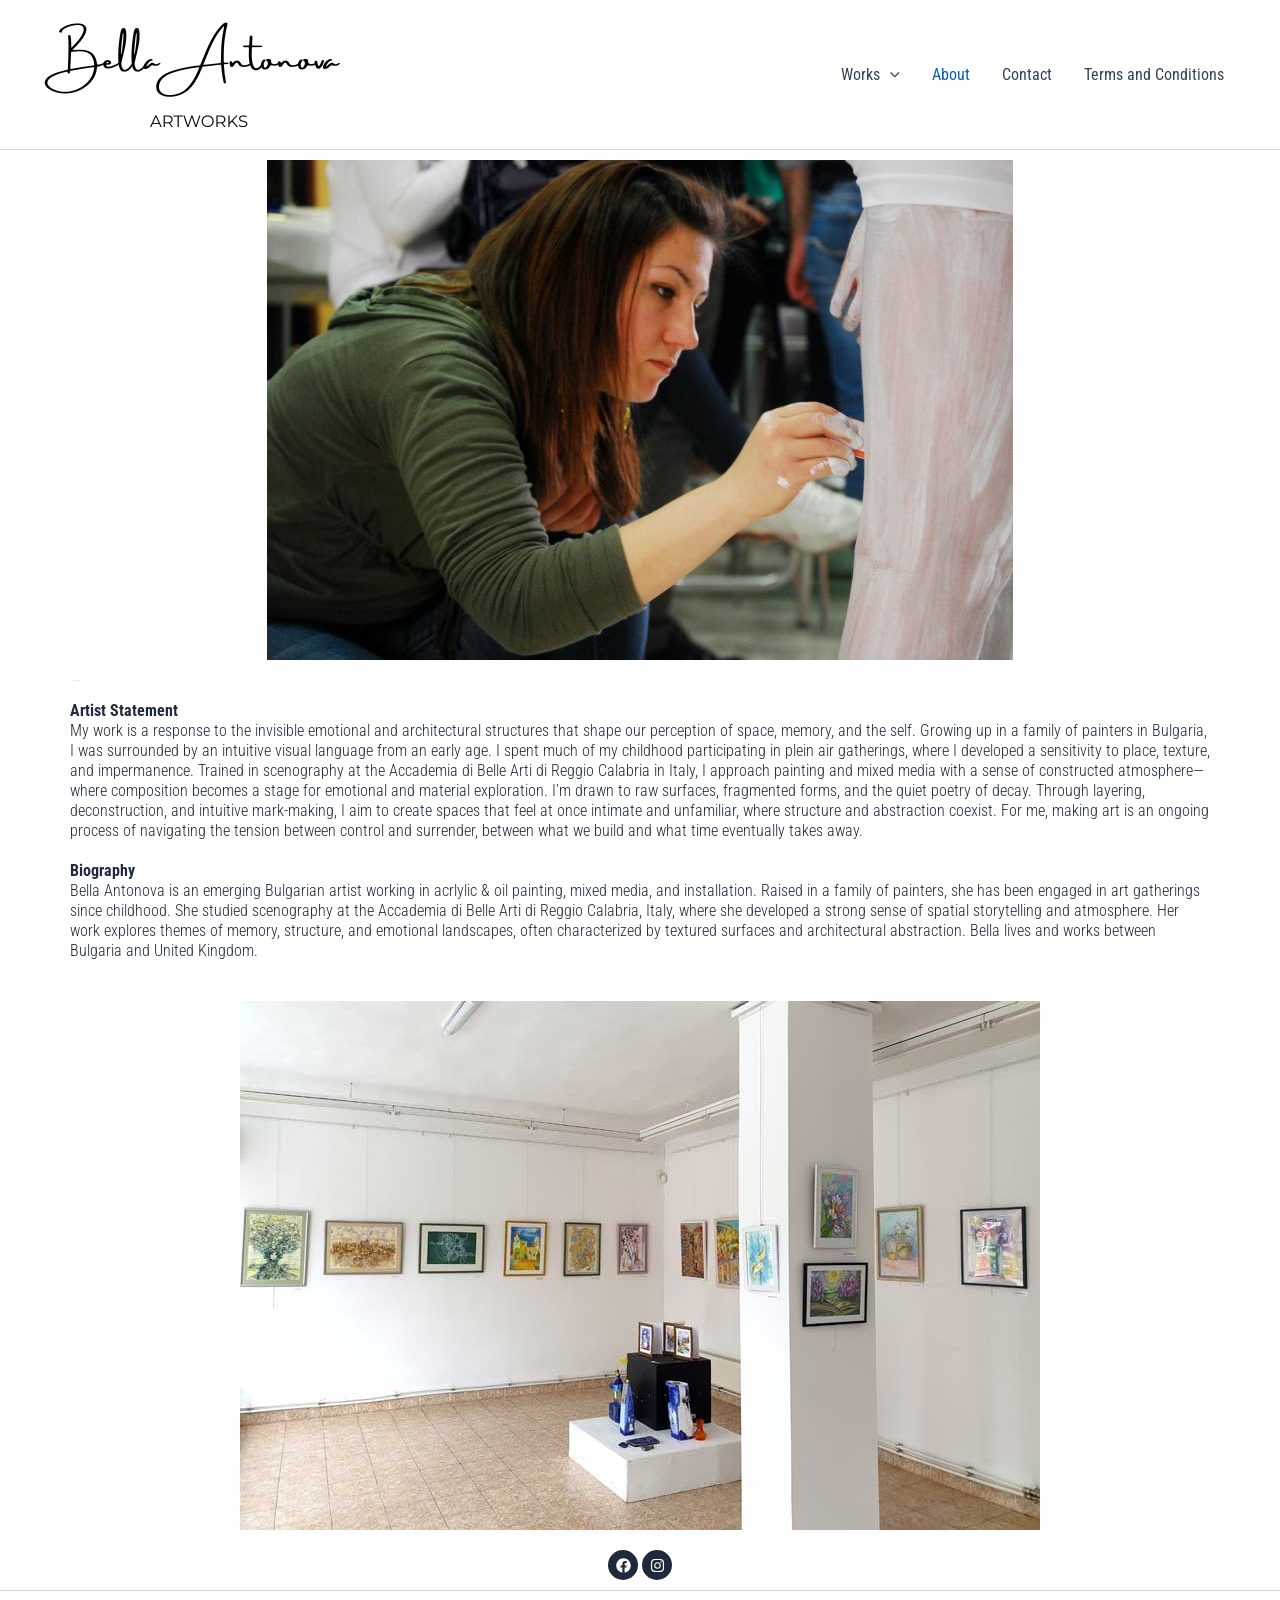
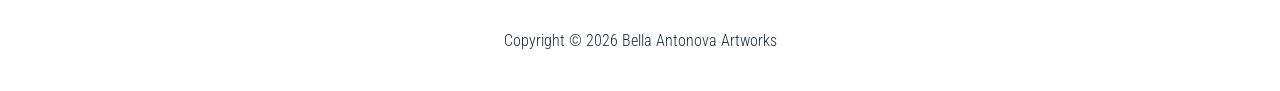
==== about/index.html @ b615f51c "w" ====
<!DOCTYPE html>
<html lang="en-GB">
<head><meta charset="UTF-8">

<meta name="viewport" content="width=device-width, initial-scale=1">
	<link rel="profile" href="https://gmpg.org/xfn/11"> 
	<title>About</title>
<meta name="robots" content="max-image-preview:large">
<link rel="dns-prefetch" href="//fonts.googleapis.com">
<link rel="alternate" type="application/rss+xml" title=" » Feed" href="/feed/">
<link rel="alternate" type="application/rss+xml" title=" » Comments Feed" href="/comments/feed/">
<link rel="alternate" title="oEmbed (JSON)" type="application/json+oembed" href="/wp-json/oembed/1.0/embed?url=%2Fabout%2F">
<link rel="alternate" title="oEmbed (XML)" type="text/xml+oembed" href="/wp-json/oembed/1.0/embed?url=%2Fabout%2F&amp;format=xml">
<style id="wp-img-auto-sizes-contain-inline-css">
img:is([sizes=auto i],[sizes^="auto," i]){contain-intrinsic-size:3000px 1500px}
/*# sourceURL=wp-img-auto-sizes-contain-inline-css */
</style>
<link rel="stylesheet" id="astra-theme-css-css" href="/wp-content/themes/astra/assets/css/minified/main.min.css?ver=4.12.3" media="all">
<style id="astra-theme-css-inline-css">
:root{--ast-post-nav-space:0;--ast-container-default-xlg-padding:2.5em;--ast-container-default-lg-padding:2.5em;--ast-container-default-slg-padding:2em;--ast-container-default-md-padding:2.5em;--ast-container-default-sm-padding:2.5em;--ast-container-default-xs-padding:2.4em;--ast-container-default-xxs-padding:1.8em;--ast-code-block-background:#ECEFF3;--ast-comment-inputs-background:#F9FAFB;--ast-normal-container-width:1200px;--ast-narrow-container-width:750px;--ast-blog-title-font-weight:600;--ast-blog-meta-weight:600;--ast-global-color-primary:var(--ast-global-color-4);--ast-global-color-secondary:var(--ast-global-color-5);--ast-global-color-alternate-background:var(--ast-global-color-6);--ast-global-color-subtle-background:var(--ast-global-color-7);--ast-bg-style-guide:var( --ast-global-color-secondary,--ast-global-color-5 );--ast-shadow-style-guide:0px 0px 4px 0 #00000057;--ast-global-dark-bg-style:#fff;--ast-global-dark-lfs:#fbfbfb;--ast-widget-bg-color:#fafafa;--ast-wc-container-head-bg-color:#fbfbfb;--ast-title-layout-bg:#eeeeee;--ast-search-border-color:#e7e7e7;--ast-lifter-hover-bg:#e6e6e6;--ast-gallery-block-color:#000;--srfm-color-input-label:var(--ast-global-color-2);}html{font-size:100%;}a{color:var(--ast-global-color-0);}a:hover,a:focus{color:var(--ast-global-color-1);}body,button,input,select,textarea,.ast-button,.ast-custom-button{font-family:'Roboto Condensed',sans-serif;font-weight:400;font-size:16px;font-size:1rem;line-height:var(--ast-body-line-height,1.65);}blockquote{color:var(--ast-global-color-3);}h1,h2,h3,h4,h5,h6,.entry-content :where(h1,h2,h3,h4,h5,h6),.site-title,.site-title a{font-family:'Roboto Condensed',sans-serif;font-weight:400;}.ast-site-identity .site-title a{color:var(--ast-global-color-2);}.site-title{font-size:26px;font-size:1.625rem;display:block;}.site-header .site-description{font-size:15px;font-size:0.9375rem;display:none;}.entry-title{font-size:20px;font-size:1.25rem;}.ast-blog-single-element.ast-taxonomy-container a{font-size:14px;font-size:0.875rem;}.ast-blog-meta-container{font-size:13px;font-size:0.8125rem;}.archive .ast-article-post .ast-article-inner,.blog .ast-article-post .ast-article-inner,.archive .ast-article-post .ast-article-inner:hover,.blog .ast-article-post .ast-article-inner:hover{border-top-left-radius:6px;border-top-right-radius:6px;border-bottom-right-radius:6px;border-bottom-left-radius:6px;overflow:hidden;}h1,.entry-content :where(h1){font-size:36px;font-size:2.25rem;font-weight:400;font-family:'Roboto Condensed',sans-serif;line-height:1.4em;}h2,.entry-content :where(h2){font-size:30px;font-size:1.875rem;font-weight:300;font-family:'Roboto Condensed',sans-serif;line-height:1.3em;}h3,.entry-content :where(h3){font-size:24px;font-size:1.5rem;font-weight:300;font-family:'Roboto Condensed',sans-serif;line-height:1.3em;}h4,.entry-content :where(h4){font-size:20px;font-size:1.25rem;line-height:1.2em;font-weight:400;font-family:'Roboto Condensed',sans-serif;}h5,.entry-content :where(h5){font-size:18px;font-size:1.125rem;line-height:1.2em;font-weight:400;font-family:'Roboto Condensed',sans-serif;}h6,.entry-content :where(h6){font-size:16px;font-size:1rem;line-height:1.25em;font-weight:300;font-family:'Roboto Condensed',sans-serif;}::selection{background-color:var(--ast-global-color-0);color:#ffffff;}body,h1,h2,h3,h4,h5,h6,.entry-title a,.entry-content :where(h1,h2,h3,h4,h5,h6){color:var(--ast-global-color-3);}.tagcloud a:hover,.tagcloud a:focus,.tagcloud a.current-item{color:#ffffff;border-color:var(--ast-global-color-0);background-color:var(--ast-global-color-0);}input:focus,input[type="text"]:focus,input[type="email"]:focus,input[type="url"]:focus,input[type="password"]:focus,input[type="reset"]:focus,input[type="search"]:focus,textarea:focus{border-color:var(--ast-global-color-0);}input[type="radio"]:checked,input[type=reset],input[type="checkbox"]:checked,input[type="checkbox"]:hover:checked,input[type="checkbox"]:focus:checked,input[type=range]::-webkit-slider-thumb{border-color:var(--ast-global-color-0);background-color:var(--ast-global-color-0);box-shadow:none;}.site-footer a:hover + .post-count,.site-footer a:focus + .post-count{background:var(--ast-global-color-0);border-color:var(--ast-global-color-0);}.single .nav-links .nav-previous,.single .nav-links .nav-next{color:var(--ast-global-color-0);}.entry-meta,.entry-meta *{line-height:1.45;color:var(--ast-global-color-0);font-weight:600;}.entry-meta a:not(.ast-button):hover,.entry-meta a:not(.ast-button):hover *,.entry-meta a:not(.ast-button):focus,.entry-meta a:not(.ast-button):focus *,.page-links > .page-link,.page-links .page-link:hover,.post-navigation a:hover{color:var(--ast-global-color-1);}#cat option,.secondary .calendar_wrap thead a,.secondary .calendar_wrap thead a:visited{color:var(--ast-global-color-0);}.secondary .calendar_wrap #today,.ast-progress-val span{background:var(--ast-global-color-0);}.secondary a:hover + .post-count,.secondary a:focus + .post-count{background:var(--ast-global-color-0);border-color:var(--ast-global-color-0);}.calendar_wrap #today > a{color:#ffffff;}.page-links .page-link,.single .post-navigation a{color:var(--ast-global-color-3);}.ast-search-menu-icon .search-form button.search-submit{padding:0 4px;}.ast-search-menu-icon form.search-form{padding-right:0;}.ast-header-search .ast-search-menu-icon.ast-dropdown-active .search-form,.ast-header-search .ast-search-menu-icon.ast-dropdown-active .search-field:focus{transition:all 0.2s;}.search-form input.search-field:focus{outline:none;}.ast-mobile-header-content .ast-builder-layout-element:not(.ast-builder-menu):not(.ast-header-divider-element),.ast-mobile-popup-content .ast-builder-layout-element:not(.ast-builder-menu):not(.ast-header-divider-element){padding:15px 20px;}.ast-search-menu-icon .search-form button.search-submit:focus,.ast-theme-transparent-header .ast-header-search .ast-dropdown-active .ast-icon,.ast-theme-transparent-header .ast-inline-search .search-field:focus .ast-icon{color:var(--ast-global-color-1);}.ast-desktop .ast-header-search .slide-search .search-form{border:2px solid var(--ast-global-color-0);}.ast-header-search .slide-search .search-field{background-color:(--ast-global-dark-bg-style);}.ast-archive-title{color:var(--ast-global-color-2);}.widget-title{font-size:22px;font-size:1.375rem;color:var(--ast-global-color-2);}.ast-single-post .entry-content a,.ast-comment-content a:not(.ast-comment-edit-reply-wrap a){text-decoration:underline;}.ast-single-post .elementor-widget-button .elementor-button,.ast-single-post .entry-content .uagb-tab a,.ast-single-post .entry-content .uagb-ifb-cta a,.ast-single-post .entry-content .uabb-module-content a,.ast-single-post .entry-content .uagb-post-grid a,.ast-single-post .entry-content .uagb-timeline a,.ast-single-post .entry-content .uagb-toc__wrap a,.ast-single-post .entry-content .uagb-taxomony-box a,.entry-content .wp-block-latest-posts > li > a,.ast-single-post .entry-content .wp-block-file__button,a.ast-post-filter-single,.ast-single-post .ast-comment-content .comment-reply-link,.ast-single-post .ast-comment-content .comment-edit-link{text-decoration:none;}.ast-search-menu-icon.slide-search a:focus-visible:focus-visible,.astra-search-icon:focus-visible,#close:focus-visible,a:focus-visible,.ast-menu-toggle:focus-visible,.site .skip-link:focus-visible,.wp-block-loginout input:focus-visible,.wp-block-search.wp-block-search__button-inside .wp-block-search__inside-wrapper,.ast-header-navigation-arrow:focus-visible,.ast-orders-table__row .ast-orders-table__cell:focus-visible,a#ast-apply-coupon:focus-visible,#ast-apply-coupon:focus-visible,#close:focus-visible,.button.search-submit:focus-visible,#search_submit:focus,.normal-search:focus-visible,.ast-header-account-wrap:focus-visible,.astra-cart-drawer-close:focus,.ast-single-variation:focus,.ast-button:focus,.ast-builder-button-wrap:has(.ast-custom-button-link:focus),.ast-builder-button-wrap .ast-custom-button-link:focus{outline-style:dotted;outline-color:inherit;outline-width:thin;}input:focus,input[type="text"]:focus,input[type="email"]:focus,input[type="url"]:focus,input[type="password"]:focus,input[type="reset"]:focus,input[type="search"]:focus,input[type="number"]:focus,textarea:focus,.wp-block-search__input:focus,[data-section="section-header-mobile-trigger"] .ast-button-wrap .ast-mobile-menu-trigger-minimal:focus,.ast-mobile-popup-drawer.active .menu-toggle-close:focus,#ast-scroll-top:focus,#coupon_code:focus,#ast-coupon-code:focus{border-style:dotted;border-color:inherit;border-width:thin;}input{outline:none;}.ast-logo-title-inline .site-logo-img{padding-right:1em;}.site-logo-img img{ transition:all 0.2s linear;}body .ast-oembed-container *{position:absolute;top:0;width:100%;height:100%;left:0;}body .wp-block-embed-pocket-casts .ast-oembed-container *{position:unset;}.ast-single-post-featured-section + article {margin-top: 2em;}.site-content .ast-single-post-featured-section img {width: 100%;overflow: hidden;object-fit: cover;}.ast-separate-container .site-content .ast-single-post-featured-section + article {margin-top: -80px;z-index: 9;position: relative;border-radius: 4px;}@media (min-width: 922px) {.ast-no-sidebar .site-content .ast-article-image-container--wide {margin-left: -120px;margin-right: -120px;max-width: unset;width: unset;}.ast-left-sidebar .site-content .ast-article-image-container--wide,.ast-right-sidebar .site-content .ast-article-image-container--wide {margin-left: -10px;margin-right: -10px;}.site-content .ast-article-image-container--full {margin-left: calc( -50vw + 50%);margin-right: calc( -50vw + 50%);max-width: 100vw;width: 100vw;}.ast-left-sidebar .site-content .ast-article-image-container--full,.ast-right-sidebar .site-content .ast-article-image-container--full {margin-left: -10px;margin-right: -10px;max-width: inherit;width: auto;}}.site > .ast-single-related-posts-container {margin-top: 0;}@media (min-width: 922px) {.ast-desktop .ast-container--narrow {max-width: var(--ast-narrow-container-width);margin: 0 auto;}}.ast-page-builder-template .hentry {margin: 0;}.ast-page-builder-template .site-content > .ast-container {max-width: 100%;padding: 0;}.ast-page-builder-template .site .site-content #primary {padding: 0;margin: 0;}.ast-page-builder-template .no-results {text-align: center;margin: 4em auto;}.ast-page-builder-template .ast-pagination {padding: 2em;}.ast-page-builder-template .entry-header.ast-no-title.ast-no-thumbnail {margin-top: 0;}.ast-page-builder-template .entry-header.ast-header-without-markup {margin-top: 0;margin-bottom: 0;}.ast-page-builder-template .entry-header.ast-no-title.ast-no-meta {margin-bottom: 0;}.ast-page-builder-template.single .post-navigation {padding-bottom: 2em;}.ast-page-builder-template.single-post .site-content > .ast-container {max-width: 100%;}.ast-page-builder-template .entry-header {margin-top: 2em;margin-left: auto;margin-right: auto;}.ast-page-builder-template .ast-archive-description {margin: 2em auto 0;padding-left: 20px;padding-right: 20px;}.ast-page-builder-template .ast-row {margin-left: 0;margin-right: 0;}.single.ast-page-builder-template .entry-header + .entry-content,.single.ast-page-builder-template .ast-single-entry-banner + .site-content article .entry-content {margin-bottom: 2em;}@media(min-width: 921px) {.ast-page-builder-template.archive.ast-right-sidebar .ast-row article,.ast-page-builder-template.archive.ast-left-sidebar .ast-row article {padding-left: 0;padding-right: 0;}}input[type="text"],input[type="number"],input[type="email"],input[type="url"],input[type="password"],input[type="search"],input[type=reset],input[type=tel],input[type=date],select,textarea{font-size:16px;font-style:normal;font-weight:400;line-height:24px;width:100%;padding:12px 16px;border-radius:4px;box-shadow:0px 1px 2px 0px rgba(0,0,0,0.05);color:var(--ast-form-input-text,#475569);}input[type="text"],input[type="number"],input[type="email"],input[type="url"],input[type="password"],input[type="search"],input[type=reset],input[type=tel],input[type=date],select{height:40px;}input[type="date"]{border-width:1px;border-style:solid;border-color:var(--ast-border-color);background:var( --ast-global-color-secondary,--ast-global-color-5 );}input[type="text"]:focus,input[type="number"]:focus,input[type="email"]:focus,input[type="url"]:focus,input[type="password"]:focus,input[type="search"]:focus,input[type=reset]:focus,input[type="tel"]:focus,input[type="date"]:focus,select:focus,textarea:focus{border-color:#046BD2;box-shadow:none;outline:none;color:var(--ast-form-input-focus-text,#475569);}label,legend{color:var(--ast-global-color-2,#111827 );font-size:14px;font-style:normal;font-weight:500;line-height:20px;}select{padding:6px 10px;}fieldset{padding:30px;border-radius:4px;}button,.ast-button,.button,input[type="button"],input[type="reset"],input[type="submit"],a:where(.wp-block-button__link){border-radius:4px;box-shadow:0px 1px 2px 0px rgba(0,0,0,0.05);}:root{--ast-comment-inputs-background:#FFF;}::placeholder{color:var(--ast-form-field-color,#9CA3AF);}::-ms-input-placeholder{color:var(--ast-form-field-color,#9CA3AF);}@media (max-width:921.9px){#ast-desktop-header{display:none;}}@media (min-width:922px){#ast-mobile-header{display:none;}}.wp-block-buttons.aligncenter{justify-content:center;}@media (max-width:921px){.ast-theme-transparent-header #primary,.ast-theme-transparent-header #secondary{padding:0;}}@media (max-width:921px){.ast-plain-container.ast-no-sidebar #primary{padding:0;}}.ast-plain-container.ast-no-sidebar #primary{margin-top:0;margin-bottom:0;}.wp-block-button.is-style-outline .wp-block-button__link{border-color:var(--ast-global-color-0);}div.wp-block-button.is-style-outline > .wp-block-button__link:not(.has-text-color),div.wp-block-button.wp-block-button__link.is-style-outline:not(.has-text-color){color:var(--ast-global-color-0);}.wp-block-button.is-style-outline .wp-block-button__link:hover,.wp-block-buttons .wp-block-button.is-style-outline .wp-block-button__link:focus,.wp-block-buttons .wp-block-button.is-style-outline > .wp-block-button__link:not(.has-text-color):hover,.wp-block-buttons .wp-block-button.wp-block-button__link.is-style-outline:not(.has-text-color):hover{color:#ffffff;background-color:var(--ast-global-color-1);border-color:var(--ast-global-color-1);}.post-page-numbers.current .page-link,.ast-pagination .page-numbers.current{color:#ffffff;border-color:var(--ast-global-color-0);background-color:var(--ast-global-color-0);}.wp-block-buttons .wp-block-button.is-style-outline .wp-block-button__link.wp-element-button,.ast-outline-button,.wp-block-uagb-buttons-child .uagb-buttons-repeater.ast-outline-button{border-color:var(--ast-global-color-0);border-top-width:2px;border-right-width:2px;border-bottom-width:2px;border-left-width:2px;font-family:inherit;font-weight:500;font-size:16px;font-size:1rem;line-height:1em;padding-top:13px;padding-right:30px;padding-bottom:13px;padding-left:30px;}.wp-block-buttons .wp-block-button.is-style-outline > .wp-block-button__link:not(.has-text-color),.wp-block-buttons .wp-block-button.wp-block-button__link.is-style-outline:not(.has-text-color),.ast-outline-button{color:var(--ast-global-color-0);}.wp-block-button.is-style-outline .wp-block-button__link:hover,.wp-block-buttons .wp-block-button.is-style-outline .wp-block-button__link:focus,.wp-block-buttons .wp-block-button.is-style-outline > .wp-block-button__link:not(.has-text-color):hover,.wp-block-buttons .wp-block-button.wp-block-button__link.is-style-outline:not(.has-text-color):hover,.ast-outline-button:hover,.ast-outline-button:focus,.wp-block-uagb-buttons-child .uagb-buttons-repeater.ast-outline-button:hover,.wp-block-uagb-buttons-child .uagb-buttons-repeater.ast-outline-button:focus{color:#ffffff;background-color:var(--ast-global-color-1);border-color:var(--ast-global-color-1);}.ast-single-post .entry-content a.ast-outline-button,.ast-single-post .entry-content .is-style-outline>.wp-block-button__link{text-decoration:none;}.wp-block-button .wp-block-button__link.wp-element-button.is-style-outline:not(.has-background),.wp-block-button.is-style-outline>.wp-block-button__link.wp-element-button:not(.has-background),.ast-outline-button{background-color:transparent;}.uagb-buttons-repeater.ast-outline-button{border-radius:9999px;}@media (max-width:921px){.wp-block-buttons .wp-block-button.is-style-outline .wp-block-button__link.wp-element-button,.ast-outline-button,.wp-block-uagb-buttons-child .uagb-buttons-repeater.ast-outline-button{padding-top:12px;padding-right:28px;padding-bottom:12px;padding-left:28px;}}@media (max-width:544px){.wp-block-buttons .wp-block-button.is-style-outline .wp-block-button__link.wp-element-button,.ast-outline-button,.wp-block-uagb-buttons-child .uagb-buttons-repeater.ast-outline-button{padding-top:10px;padding-right:24px;padding-bottom:10px;padding-left:24px;}}.entry-content[data-ast-blocks-layout] > figure{margin-bottom:1em;}h1.widget-title{font-weight:400;}h2.widget-title{font-weight:300;}h3.widget-title{font-weight:300;}#page{display:flex;flex-direction:column;min-height:100vh;}.ast-404-layout-1 h1.page-title{color:var(--ast-global-color-2);}.single .post-navigation a{line-height:1em;height:inherit;}.error-404 .page-sub-title{font-size:1.5rem;font-weight:inherit;}.search .site-content .content-area .search-form{margin-bottom:0;}#page .site-content{flex-grow:1;}.widget{margin-bottom:1.25em;}#secondary li{line-height:1.5em;}#secondary .wp-block-group h2{margin-bottom:0.7em;}#secondary h2{font-size:1.7rem;}.ast-separate-container .ast-article-post,.ast-separate-container .ast-article-single,.ast-separate-container .comment-respond{padding:3em;}.ast-separate-container .ast-article-single .ast-article-single{padding:0;}.ast-article-single .wp-block-post-template-is-layout-grid{padding-left:0;}.ast-separate-container .comments-title,.ast-narrow-container .comments-title{padding:1.5em 2em;}.ast-page-builder-template .comment-form-textarea,.ast-comment-formwrap .ast-grid-common-col{padding:0;}.ast-comment-formwrap{padding:0;display:inline-flex;column-gap:20px;width:100%;margin-left:0;margin-right:0;}.comments-area textarea#comment:focus,.comments-area textarea#comment:active,.comments-area .ast-comment-formwrap input[type="text"]:focus,.comments-area .ast-comment-formwrap input[type="text"]:active {box-shadow:none;outline:none;}.archive.ast-page-builder-template .entry-header{margin-top:2em;}.ast-page-builder-template .ast-comment-formwrap{width:100%;}.entry-title{margin-bottom:0.6em;}.ast-archive-description p{font-size:inherit;font-weight:inherit;line-height:inherit;}.ast-separate-container .ast-comment-list li.depth-1,.hentry{margin-bottom:1.5em;}.site-content section.ast-archive-description{margin-bottom:2em;}@media (min-width:921px){.ast-left-sidebar.ast-page-builder-template #secondary,.archive.ast-right-sidebar.ast-page-builder-template .site-main{padding-left:20px;padding-right:20px;}}@media (max-width:544px){.ast-comment-formwrap.ast-row{column-gap:10px;display:inline-block;}#ast-commentform .ast-grid-common-col{position:relative;width:100%;}}@media (min-width:1201px){.ast-separate-container .ast-article-post,.ast-separate-container .ast-article-single,.ast-separate-container .ast-author-box,.ast-separate-container .ast-404-layout-1,.ast-separate-container .no-results{padding:3em;}}@media (max-width:921px){.ast-left-sidebar #content > .ast-container{display:flex;flex-direction:column-reverse;width:100%;}}@media (min-width:922px){.ast-separate-container.ast-right-sidebar #primary,.ast-separate-container.ast-left-sidebar #primary{border:0;}.search-no-results.ast-separate-container #primary{margin-bottom:4em;}}.wp-block-button .wp-block-button__link{color:#ffffff;}.wp-block-button .wp-block-button__link:hover,.wp-block-button .wp-block-button__link:focus{color:#ffffff;background-color:var(--ast-global-color-1);border-color:var(--ast-global-color-1);}.elementor-widget-heading h1.elementor-heading-title{line-height:1.4em;}.elementor-widget-heading h2.elementor-heading-title{line-height:1.3em;}.elementor-widget-heading h3.elementor-heading-title{line-height:1.3em;}.elementor-widget-heading h4.elementor-heading-title{line-height:1.2em;}.elementor-widget-heading h5.elementor-heading-title{line-height:1.2em;}.elementor-widget-heading h6.elementor-heading-title{line-height:1.25em;}.wp-block-button .wp-block-button__link,.wp-block-search .wp-block-search__button,body .wp-block-file .wp-block-file__button{border-color:var(--ast-global-color-0);background-color:var(--ast-global-color-0);color:#ffffff;font-family:inherit;font-weight:500;line-height:1em;font-size:16px;font-size:1rem;padding-top:15px;padding-right:30px;padding-bottom:15px;padding-left:30px;}.ast-single-post .entry-content .wp-block-button .wp-block-button__link,.ast-single-post .entry-content .wp-block-search .wp-block-search__button,body .entry-content .wp-block-file .wp-block-file__button{text-decoration:none;}@media (max-width:921px){.wp-block-button .wp-block-button__link,.wp-block-search .wp-block-search__button,body .wp-block-file .wp-block-file__button{padding-top:14px;padding-right:28px;padding-bottom:14px;padding-left:28px;}}@media (max-width:544px){.wp-block-button .wp-block-button__link,.wp-block-search .wp-block-search__button,body .wp-block-file .wp-block-file__button{padding-top:12px;padding-right:24px;padding-bottom:12px;padding-left:24px;}}.menu-toggle,button,.ast-button,.ast-custom-button,.button,input#submit,input[type="button"],input[type="submit"],input[type="reset"],#comments .submit,.search .search-submit,form[CLASS*="wp-block-search__"].wp-block-search .wp-block-search__inside-wrapper .wp-block-search__button,body .wp-block-file .wp-block-file__button,.search .search-submit{border-style:solid;border-top-width:0;border-right-width:0;border-left-width:0;border-bottom-width:0;color:#ffffff;border-color:var(--ast-global-color-0);background-color:var(--ast-global-color-0);padding-top:15px;padding-right:30px;padding-bottom:15px;padding-left:30px;font-family:inherit;font-weight:500;font-size:16px;font-size:1rem;line-height:1em;}button:focus,.menu-toggle:hover,button:hover,.ast-button:hover,.ast-custom-button:hover .button:hover,.ast-custom-button:hover ,input[type=reset]:hover,input[type=reset]:focus,input#submit:hover,input#submit:focus,input[type="button"]:hover,input[type="button"]:focus,input[type="submit"]:hover,input[type="submit"]:focus,form[CLASS*="wp-block-search__"].wp-block-search .wp-block-search__inside-wrapper .wp-block-search__button:hover,form[CLASS*="wp-block-search__"].wp-block-search .wp-block-search__inside-wrapper .wp-block-search__button:focus,body .wp-block-file .wp-block-file__button:hover,body .wp-block-file .wp-block-file__button:focus{color:#ffffff;background-color:var(--ast-global-color-1);border-color:var(--ast-global-color-1);}form[CLASS*="wp-block-search__"].wp-block-search .wp-block-search__inside-wrapper .wp-block-search__button.has-icon{padding-top:calc(15px - 3px);padding-right:calc(30px - 3px);padding-bottom:calc(15px - 3px);padding-left:calc(30px - 3px);}@media (max-width:921px){.menu-toggle,button,.ast-button,.ast-custom-button,.button,input#submit,input[type="button"],input[type="submit"],input[type="reset"],#comments .submit,.search .search-submit,form[CLASS*="wp-block-search__"].wp-block-search .wp-block-search__inside-wrapper .wp-block-search__button,body .wp-block-file .wp-block-file__button,.search .search-submit{padding-top:14px;padding-right:28px;padding-bottom:14px;padding-left:28px;}}@media (max-width:544px){.menu-toggle,button,.ast-button,.ast-custom-button,.button,input#submit,input[type="button"],input[type="submit"],input[type="reset"],#comments .submit,.search .search-submit,form[CLASS*="wp-block-search__"].wp-block-search .wp-block-search__inside-wrapper .wp-block-search__button,body .wp-block-file .wp-block-file__button,.search .search-submit{padding-top:12px;padding-right:24px;padding-bottom:12px;padding-left:24px;}}@media (max-width:921px){.ast-mobile-header-stack .main-header-bar .ast-search-menu-icon{display:inline-block;}.ast-header-break-point.ast-header-custom-item-outside .ast-mobile-header-stack .main-header-bar .ast-search-icon{margin:0;}.ast-comment-avatar-wrap img{max-width:2.5em;}.ast-comment-meta{padding:0 1.8888em 1.3333em;}}@media (min-width:544px){.ast-container{max-width:100%;}}@media (max-width:544px){.ast-separate-container .ast-article-post,.ast-separate-container .ast-article-single,.ast-separate-container .comments-title,.ast-separate-container .ast-archive-description{padding:1.5em 1em;}.ast-separate-container #content .ast-container{padding-left:0.54em;padding-right:0.54em;}.ast-separate-container .ast-comment-list .bypostauthor{padding:.5em;}.ast-search-menu-icon.ast-dropdown-active .search-field{width:170px;}} #ast-mobile-header .ast-site-header-cart-li a{pointer-events:none;}.ast-separate-container{background-color:var(--ast-global-color-5);}@media (max-width:921px){.site-title{display:block;}.site-header .site-description{display:none;}h1,.entry-content :where(h1){font-size:30px;font-size:1.875rem;}h2,.entry-content :where(h2){font-size:25px;font-size:1.5625rem;}h3,.entry-content :where(h3){font-size:20px;font-size:1.25rem;}}@media (max-width:544px){.site-title{display:block;}.site-header .site-description{display:none;}h1,.entry-content :where(h1){font-size:30px;font-size:1.875rem;}h2,.entry-content :where(h2){font-size:25px;font-size:1.5625rem;}h3,.entry-content :where(h3){font-size:20px;font-size:1.25rem;}}@media (max-width:921px){html{font-size:91.2%;}}@media (max-width:544px){html{font-size:91.2%;}}@media (min-width:922px){.ast-container{max-width:1240px;}}@media (min-width:922px){.site-content .ast-container{display:flex;}}@media (max-width:921px){.site-content .ast-container{flex-direction:column;}}.entry-content :where(h1,h2,h3,h4,h5,h6){clear:none;}@media (min-width:922px){.main-header-menu .sub-menu .menu-item.ast-left-align-sub-menu:hover > .sub-menu,.main-header-menu .sub-menu .menu-item.ast-left-align-sub-menu.focus > .sub-menu{margin-left:-0px;}}.entry-content li > p{margin-bottom:0;}.site .comments-area{padding-bottom:2em;margin-top:2em;}.wp-block-file {display: flex;align-items: center;flex-wrap: wrap;justify-content: space-between;}.wp-block-pullquote {border: none;}.wp-block-pullquote blockquote::before {content: "\201D";font-family: "Helvetica",sans-serif;display: flex;transform: rotate( 180deg );font-size: 6rem;font-style: normal;line-height: 1;font-weight: bold;align-items: center;justify-content: center;}.has-text-align-right > blockquote::before {justify-content: flex-start;}.has-text-align-left > blockquote::before {justify-content: flex-end;}figure.wp-block-pullquote.is-style-solid-color blockquote {max-width: 100%;text-align: inherit;}:root {--wp--custom--ast-default-block-top-padding: 3em;--wp--custom--ast-default-block-right-padding: 3em;--wp--custom--ast-default-block-bottom-padding: 3em;--wp--custom--ast-default-block-left-padding: 3em;--wp--custom--ast-container-width: 1200px;--wp--custom--ast-content-width-size: 1200px;--wp--custom--ast-wide-width-size: calc(1200px + var(--wp--custom--ast-default-block-left-padding) + var(--wp--custom--ast-default-block-right-padding));}.ast-narrow-container {--wp--custom--ast-content-width-size: 750px;--wp--custom--ast-wide-width-size: 750px;}@media(max-width: 921px) {:root {--wp--custom--ast-default-block-top-padding: 3em;--wp--custom--ast-default-block-right-padding: 2em;--wp--custom--ast-default-block-bottom-padding: 3em;--wp--custom--ast-default-block-left-padding: 2em;}}@media(max-width: 544px) {:root {--wp--custom--ast-default-block-top-padding: 3em;--wp--custom--ast-default-block-right-padding: 1.5em;--wp--custom--ast-default-block-bottom-padding: 3em;--wp--custom--ast-default-block-left-padding: 1.5em;}}.entry-content > .wp-block-group,.entry-content > .wp-block-cover,.entry-content > .wp-block-columns {padding-top: var(--wp--custom--ast-default-block-top-padding);padding-right: var(--wp--custom--ast-default-block-right-padding);padding-bottom: var(--wp--custom--ast-default-block-bottom-padding);padding-left: var(--wp--custom--ast-default-block-left-padding);}.ast-plain-container.ast-no-sidebar .entry-content > .alignfull,.ast-page-builder-template .ast-no-sidebar .entry-content > .alignfull {margin-left: calc( -50vw + 50%);margin-right: calc( -50vw + 50%);max-width: 100vw;width: 100vw;}.ast-plain-container.ast-no-sidebar .entry-content .alignfull .alignfull,.ast-page-builder-template.ast-no-sidebar .entry-content .alignfull .alignfull,.ast-plain-container.ast-no-sidebar .entry-content .alignfull .alignwide,.ast-page-builder-template.ast-no-sidebar .entry-content .alignfull .alignwide,.ast-plain-container.ast-no-sidebar .entry-content .alignwide .alignfull,.ast-page-builder-template.ast-no-sidebar .entry-content .alignwide .alignfull,.ast-plain-container.ast-no-sidebar .entry-content .alignwide .alignwide,.ast-page-builder-template.ast-no-sidebar .entry-content .alignwide .alignwide,.ast-plain-container.ast-no-sidebar .entry-content .wp-block-column .alignfull,.ast-page-builder-template.ast-no-sidebar .entry-content .wp-block-column .alignfull,.ast-plain-container.ast-no-sidebar .entry-content .wp-block-column .alignwide,.ast-page-builder-template.ast-no-sidebar .entry-content .wp-block-column .alignwide {margin-left: auto;margin-right: auto;width: 100%;}[data-ast-blocks-layout] .wp-block-separator:not(.is-style-dots) {height: 0;}[data-ast-blocks-layout] .wp-block-separator {margin: 20px auto;}[data-ast-blocks-layout] .wp-block-separator:not(.is-style-wide):not(.is-style-dots) {max-width: 100px;}[data-ast-blocks-layout] .wp-block-separator.has-background {padding: 0;}.entry-content[data-ast-blocks-layout] > * {max-width: var(--wp--custom--ast-content-width-size);margin-left: auto;margin-right: auto;}.entry-content[data-ast-blocks-layout] > .alignwide {max-width: var(--wp--custom--ast-wide-width-size);}.entry-content[data-ast-blocks-layout] .alignfull {max-width: none;}.entry-content .wp-block-columns {margin-bottom: 0;}blockquote {margin: 1.5em;border-color: rgba(0,0,0,0.05);}.wp-block-quote:not(.has-text-align-right):not(.has-text-align-center) {border-left: 5px solid rgba(0,0,0,0.05);}.has-text-align-right > blockquote,blockquote.has-text-align-right {border-right: 5px solid rgba(0,0,0,0.05);}.has-text-align-left > blockquote,blockquote.has-text-align-left {border-left: 5px solid rgba(0,0,0,0.05);}.wp-block-site-tagline,.wp-block-latest-posts .read-more {margin-top: 15px;}.wp-block-loginout p label {display: block;}.wp-block-loginout p:not(.login-remember):not(.login-submit) input {width: 100%;}.wp-block-loginout input:focus {border-color: transparent;}.wp-block-loginout input:focus {outline: thin dotted;}.entry-content .wp-block-media-text .wp-block-media-text__content {padding: 0 0 0 8%;}.entry-content .wp-block-media-text.has-media-on-the-right .wp-block-media-text__content {padding: 0 8% 0 0;}.entry-content .wp-block-media-text.has-background .wp-block-media-text__content {padding: 8%;}.entry-content .wp-block-cover:not([class*="background-color"]):not(.has-text-color.has-link-color) .wp-block-cover__inner-container,.entry-content .wp-block-cover:not([class*="background-color"]) .wp-block-cover-image-text,.entry-content .wp-block-cover:not([class*="background-color"]) .wp-block-cover-text,.entry-content .wp-block-cover-image:not([class*="background-color"]) .wp-block-cover__inner-container,.entry-content .wp-block-cover-image:not([class*="background-color"]) .wp-block-cover-image-text,.entry-content .wp-block-cover-image:not([class*="background-color"]) .wp-block-cover-text {color: var(--ast-global-color-primary,var(--ast-global-color-5));}.wp-block-loginout .login-remember input {width: 1.1rem;height: 1.1rem;margin: 0 5px 4px 0;vertical-align: middle;}.wp-block-latest-posts > li > *:first-child,.wp-block-latest-posts:not(.is-grid) > li:first-child {margin-top: 0;}.entry-content > .wp-block-buttons,.entry-content > .wp-block-uagb-buttons {margin-bottom: 1.5em;}.wp-block-search__inside-wrapper .wp-block-search__input {padding: 0 10px;color: var(--ast-global-color-3);background: var(--ast-global-color-primary,var(--ast-global-color-5));border-color: var(--ast-border-color);}.wp-block-latest-posts .read-more {margin-bottom: 1.5em;}.wp-block-search__no-button .wp-block-search__inside-wrapper .wp-block-search__input {padding-top: 5px;padding-bottom: 5px;}.wp-block-latest-posts .wp-block-latest-posts__post-date,.wp-block-latest-posts .wp-block-latest-posts__post-author {font-size: 1rem;}.wp-block-latest-posts > li > *,.wp-block-latest-posts:not(.is-grid) > li {margin-top: 12px;margin-bottom: 12px;}.ast-page-builder-template .entry-content[data-ast-blocks-layout] > .alignwide:where(:not(.uagb-is-root-container):not(.spectra-is-root-container)) > * {max-width: var(--wp--custom--ast-wide-width-size);}.ast-page-builder-template .entry-content[data-ast-blocks-layout] > .inherit-container-width > *,.ast-page-builder-template .entry-content[data-ast-blocks-layout] > *:not(.wp-block-group):where(:not(.uagb-is-root-container):not(.spectra-is-root-container)) > *,.entry-content[data-ast-blocks-layout] > .wp-block-cover .wp-block-cover__inner-container {max-width: none ;margin-left: auto;margin-right: auto;}.ast-page-builder-template .entry-content[data-ast-blocks-layout] > *,.ast-page-builder-template .entry-content[data-ast-blocks-layout] > .alignfull:where(:not(.wp-block-group):not(.uagb-is-root-container):not(.spectra-is-root-container)) > * {max-width: none;}.entry-content[data-ast-blocks-layout] .wp-block-cover:not(.alignleft):not(.alignright) {width: auto;}@media(max-width: 1200px) {.ast-separate-container .entry-content > .alignfull,.ast-separate-container .entry-content[data-ast-blocks-layout] > .alignwide,.ast-plain-container .entry-content[data-ast-blocks-layout] > .alignwide,.ast-plain-container .entry-content .alignfull {margin-left: calc(-1 * min(var(--ast-container-default-xlg-padding),20px)) ;margin-right: calc(-1 * min(var(--ast-container-default-xlg-padding),20px));}}@media(min-width: 1201px) {.ast-separate-container .entry-content > .alignfull {margin-left: calc(-1 * var(--ast-container-default-xlg-padding) );margin-right: calc(-1 * var(--ast-container-default-xlg-padding) );}.ast-separate-container .entry-content[data-ast-blocks-layout] > .alignwide,.ast-plain-container .entry-content[data-ast-blocks-layout] > .alignwide {margin-left: auto;margin-right: auto;}}@media(min-width: 921px) {.ast-separate-container .entry-content .wp-block-group.alignwide:not(.inherit-container-width) > :where(:not(.alignleft):not(.alignright)),.ast-plain-container .entry-content .wp-block-group.alignwide:not(.inherit-container-width) > :where(:not(.alignleft):not(.alignright)) {max-width: calc( var(--wp--custom--ast-content-width-size) + 80px );}.ast-plain-container.ast-right-sidebar .entry-content[data-ast-blocks-layout] .alignfull,.ast-plain-container.ast-left-sidebar .entry-content[data-ast-blocks-layout] .alignfull {margin-left: -60px;margin-right: -60px;}}@media(min-width: 544px) {.entry-content > .alignleft {margin-right: 20px;}.entry-content > .alignright {margin-left: 20px;}}@media (max-width:544px){.wp-block-columns .wp-block-column:not(:last-child){margin-bottom:20px;}.wp-block-latest-posts{margin:0;}}@media( max-width: 600px ) {.entry-content .wp-block-media-text .wp-block-media-text__content,.entry-content .wp-block-media-text.has-media-on-the-right .wp-block-media-text__content {padding: 8% 0 0;}.entry-content .wp-block-media-text.has-background .wp-block-media-text__content {padding: 8%;}}.ast-page-builder-template .entry-header {padding-left: 0;}.ast-narrow-container .site-content .wp-block-uagb-image--align-full .wp-block-uagb-image__figure {max-width: 100%;margin-left: auto;margin-right: auto;}.entry-content ul,.entry-content ol {padding: revert;margin: revert;padding-left: 20px;}.entry-content ul.wc-block-product-template{padding: 0;}:root .has-ast-global-color-0-color{color:var(--ast-global-color-0);}:root .has-ast-global-color-0-background-color{background-color:var(--ast-global-color-0);}:root .wp-block-button .has-ast-global-color-0-color{color:var(--ast-global-color-0);}:root .wp-block-button .has-ast-global-color-0-background-color{background-color:var(--ast-global-color-0);}:root .has-ast-global-color-1-color{color:var(--ast-global-color-1);}:root .has-ast-global-color-1-background-color{background-color:var(--ast-global-color-1);}:root .wp-block-button .has-ast-global-color-1-color{color:var(--ast-global-color-1);}:root .wp-block-button .has-ast-global-color-1-background-color{background-color:var(--ast-global-color-1);}:root .has-ast-global-color-2-color{color:var(--ast-global-color-2);}:root .has-ast-global-color-2-background-color{background-color:var(--ast-global-color-2);}:root .wp-block-button .has-ast-global-color-2-color{color:var(--ast-global-color-2);}:root .wp-block-button .has-ast-global-color-2-background-color{background-color:var(--ast-global-color-2);}:root .has-ast-global-color-3-color{color:var(--ast-global-color-3);}:root .has-ast-global-color-3-background-color{background-color:var(--ast-global-color-3);}:root .wp-block-button .has-ast-global-color-3-color{color:var(--ast-global-color-3);}:root .wp-block-button .has-ast-global-color-3-background-color{background-color:var(--ast-global-color-3);}:root .has-ast-global-color-4-color{color:var(--ast-global-color-4);}:root .has-ast-global-color-4-background-color{background-color:var(--ast-global-color-4);}:root .wp-block-button .has-ast-global-color-4-color{color:var(--ast-global-color-4);}:root .wp-block-button .has-ast-global-color-4-background-color{background-color:var(--ast-global-color-4);}:root .has-ast-global-color-5-color{color:var(--ast-global-color-5);}:root .has-ast-global-color-5-background-color{background-color:var(--ast-global-color-5);}:root .wp-block-button .has-ast-global-color-5-color{color:var(--ast-global-color-5);}:root .wp-block-button .has-ast-global-color-5-background-color{background-color:var(--ast-global-color-5);}:root .has-ast-global-color-6-color{color:var(--ast-global-color-6);}:root .has-ast-global-color-6-background-color{background-color:var(--ast-global-color-6);}:root .wp-block-button .has-ast-global-color-6-color{color:var(--ast-global-color-6);}:root .wp-block-button .has-ast-global-color-6-background-color{background-color:var(--ast-global-color-6);}:root .has-ast-global-color-7-color{color:var(--ast-global-color-7);}:root .has-ast-global-color-7-background-color{background-color:var(--ast-global-color-7);}:root .wp-block-button .has-ast-global-color-7-color{color:var(--ast-global-color-7);}:root .wp-block-button .has-ast-global-color-7-background-color{background-color:var(--ast-global-color-7);}:root .has-ast-global-color-8-color{color:var(--ast-global-color-8);}:root .has-ast-global-color-8-background-color{background-color:var(--ast-global-color-8);}:root .wp-block-button .has-ast-global-color-8-color{color:var(--ast-global-color-8);}:root .wp-block-button .has-ast-global-color-8-background-color{background-color:var(--ast-global-color-8);}:root{--ast-global-color-0:#046bd2;--ast-global-color-1:#045cb4;--ast-global-color-2:#1e293b;--ast-global-color-3:#334155;--ast-global-color-4:#FFFFFF;--ast-global-color-5:#F0F5FA;--ast-global-color-6:#111111;--ast-global-color-7:#D1D5DB;--ast-global-color-8:#111111;}:root {--ast-border-color : var(--ast-global-color-7);}.ast-single-entry-banner {-js-display: flex;display: flex;flex-direction: column;justify-content: center;text-align: center;position: relative;background: var(--ast-title-layout-bg);}.ast-single-entry-banner[data-banner-layout="layout-1"] {max-width: 1200px;background: inherit;padding: 20px 0;}.ast-single-entry-banner[data-banner-width-type="custom"] {margin: 0 auto;width: 100%;}.ast-single-entry-banner + .site-content .entry-header {margin-bottom: 0;}.site .ast-author-avatar {--ast-author-avatar-size: ;}a.ast-underline-text {text-decoration: underline;}.ast-container > .ast-terms-link {position: relative;display: block;}a.ast-button.ast-badge-tax {padding: 4px 8px;border-radius: 3px;font-size: inherit;}header.entry-header{text-align:left;}header.entry-header .entry-title{font-weight:600;font-size:32px;font-size:2rem;}header.entry-header > *:not(:last-child){margin-bottom:10px;}header.entry-header .post-thumb-img-content{text-align:center;}header.entry-header .post-thumb img,.ast-single-post-featured-section.post-thumb img{aspect-ratio:16/9;width:100%;height:100%;}@media (max-width:921px){header.entry-header{text-align:left;}}@media (max-width:544px){header.entry-header{text-align:left;}}.ast-archive-entry-banner {-js-display: flex;display: flex;flex-direction: column;justify-content: center;text-align: center;position: relative;background: var(--ast-title-layout-bg);}.ast-archive-entry-banner[data-banner-width-type="custom"] {margin: 0 auto;width: 100%;}.ast-archive-entry-banner[data-banner-layout="layout-1"] {background: inherit;padding: 20px 0;text-align: left;}body.archive .ast-archive-description{max-width:1200px;width:100%;text-align:left;padding-top:3em;padding-right:3em;padding-bottom:3em;padding-left:3em;}body.archive .ast-archive-description .ast-archive-title,body.archive .ast-archive-description .ast-archive-title *{font-weight:600;font-size:32px;font-size:2rem;}body.archive .ast-archive-description > *:not(:last-child){margin-bottom:10px;}@media (max-width:921px){body.archive .ast-archive-description{text-align:left;}}@media (max-width:544px){body.archive .ast-archive-description{text-align:left;}}.ast-breadcrumbs .trail-browse,.ast-breadcrumbs .trail-items,.ast-breadcrumbs .trail-items li{display:inline-block;margin:0;padding:0;border:none;background:inherit;text-indent:0;text-decoration:none;}.ast-breadcrumbs .trail-browse{font-size:inherit;font-style:inherit;font-weight:inherit;color:inherit;}.ast-breadcrumbs .trail-items{list-style:none;}.trail-items li::after{padding:0 0.3em;content:"\00bb";}.trail-items li:last-of-type::after{display:none;}h1,h2,h3,h4,h5,h6,.entry-content :where(h1,h2,h3,h4,h5,h6){color:var(--ast-global-color-2);}.entry-title a{color:var(--ast-global-color-2);}@media (max-width:921px){.ast-builder-grid-row-container.ast-builder-grid-row-tablet-3-firstrow .ast-builder-grid-row > *:first-child,.ast-builder-grid-row-container.ast-builder-grid-row-tablet-3-lastrow .ast-builder-grid-row > *:last-child{grid-column:1 / -1;}}@media (max-width:544px){.ast-builder-grid-row-container.ast-builder-grid-row-mobile-3-firstrow .ast-builder-grid-row > *:first-child,.ast-builder-grid-row-container.ast-builder-grid-row-mobile-3-lastrow .ast-builder-grid-row > *:last-child{grid-column:1 / -1;}}.ast-builder-layout-element[data-section="title_tagline"]{display:flex;}@media (max-width:921px){.ast-header-break-point .ast-builder-layout-element[data-section="title_tagline"]{display:flex;}}@media (max-width:544px){.ast-header-break-point .ast-builder-layout-element[data-section="title_tagline"]{display:flex;}}.ast-builder-menu-1{font-family:inherit;font-weight:inherit;}.ast-builder-menu-1 .menu-item > .menu-link{color:var(--ast-global-color-3);}.ast-builder-menu-1 .menu-item > .ast-menu-toggle{color:var(--ast-global-color-3);}.ast-builder-menu-1 .menu-item:hover > .menu-link,.ast-builder-menu-1 .inline-on-mobile .menu-item:hover > .ast-menu-toggle{color:var(--ast-global-color-1);}.ast-builder-menu-1 .menu-item:hover > .ast-menu-toggle{color:var(--ast-global-color-1);}.ast-builder-menu-1 .menu-item.current-menu-item > .menu-link,.ast-builder-menu-1 .inline-on-mobile .menu-item.current-menu-item > .ast-menu-toggle,.ast-builder-menu-1 .current-menu-ancestor > .menu-link{color:var(--ast-global-color-1);}.ast-builder-menu-1 .menu-item.current-menu-item > .ast-menu-toggle{color:var(--ast-global-color-1);}.ast-builder-menu-1 .sub-menu,.ast-builder-menu-1 .inline-on-mobile .sub-menu{border-top-width:2px;border-bottom-width:0px;border-right-width:0px;border-left-width:0px;border-color:var(--ast-global-color-0);border-style:solid;}.ast-builder-menu-1 .sub-menu .sub-menu{top:-2px;}.ast-builder-menu-1 .main-header-menu > .menu-item > .sub-menu,.ast-builder-menu-1 .main-header-menu > .menu-item > .astra-full-megamenu-wrapper{margin-top:0px;}.ast-desktop .ast-builder-menu-1 .main-header-menu > .menu-item > .sub-menu:before,.ast-desktop .ast-builder-menu-1 .main-header-menu > .menu-item > .astra-full-megamenu-wrapper:before{height:calc( 0px + 2px + 5px );}.ast-desktop .ast-builder-menu-1 .menu-item .sub-menu .menu-link{border-style:none;}@media (max-width:921px){.ast-header-break-point .ast-builder-menu-1 .menu-item.menu-item-has-children > .ast-menu-toggle{top:0;}.ast-builder-menu-1 .inline-on-mobile .menu-item.menu-item-has-children > .ast-menu-toggle{right:-15px;}.ast-builder-menu-1 .menu-item-has-children > .menu-link:after{content:unset;}.ast-builder-menu-1 .main-header-menu > .menu-item > .sub-menu,.ast-builder-menu-1 .main-header-menu > .menu-item > .astra-full-megamenu-wrapper{margin-top:0;}}@media (max-width:544px){.ast-header-break-point .ast-builder-menu-1 .menu-item.menu-item-has-children > .ast-menu-toggle{top:0;}.ast-builder-menu-1 .main-header-menu > .menu-item > .sub-menu,.ast-builder-menu-1 .main-header-menu > .menu-item > .astra-full-megamenu-wrapper{margin-top:0;}}.ast-builder-menu-1{display:flex;}@media (max-width:921px){.ast-header-break-point .ast-builder-menu-1{display:flex;}}@media (max-width:544px){.ast-header-break-point .ast-builder-menu-1{display:flex;}}.site-below-footer-wrap{padding-top:20px;padding-bottom:20px;}.site-below-footer-wrap[data-section="section-below-footer-builder"]{background-color:var(--ast-global-color-4 );background-image:none;min-height:60px;border-style:solid;border-width:0px;border-top-width:1px;border-top-color:var( --ast-global-color-subtle-background,--ast-global-color-7 );}.site-below-footer-wrap[data-section="section-below-footer-builder"] .ast-builder-grid-row{max-width:1200px;min-height:60px;margin-left:auto;margin-right:auto;}.site-below-footer-wrap[data-section="section-below-footer-builder"] .ast-builder-grid-row,.site-below-footer-wrap[data-section="section-below-footer-builder"] .site-footer-section{align-items:center;}.site-below-footer-wrap[data-section="section-below-footer-builder"].ast-footer-row-inline .site-footer-section{display:flex;margin-bottom:0;}.ast-builder-grid-row-full .ast-builder-grid-row{grid-template-columns:1fr;}@media (max-width:921px){.site-below-footer-wrap[data-section="section-below-footer-builder"].ast-footer-row-tablet-inline .site-footer-section{display:flex;margin-bottom:0;}.site-below-footer-wrap[data-section="section-below-footer-builder"].ast-footer-row-tablet-stack .site-footer-section{display:block;margin-bottom:10px;}.ast-builder-grid-row-container.ast-builder-grid-row-tablet-full .ast-builder-grid-row{grid-template-columns:1fr;}}@media (max-width:544px){.site-below-footer-wrap[data-section="section-below-footer-builder"].ast-footer-row-mobile-inline .site-footer-section{display:flex;margin-bottom:0;}.site-below-footer-wrap[data-section="section-below-footer-builder"].ast-footer-row-mobile-stack .site-footer-section{display:block;margin-bottom:10px;}.ast-builder-grid-row-container.ast-builder-grid-row-mobile-full .ast-builder-grid-row{grid-template-columns:1fr;}}.site-below-footer-wrap[data-section="section-below-footer-builder"]{display:grid;}@media (max-width:921px){.ast-header-break-point .site-below-footer-wrap[data-section="section-below-footer-builder"]{display:grid;}}@media (max-width:544px){.ast-header-break-point .site-below-footer-wrap[data-section="section-below-footer-builder"]{display:grid;}}.ast-footer-copyright{text-align:center;}.ast-footer-copyright.site-footer-focus-item {color:var(--ast-global-color-3);}@media (max-width:921px){.ast-footer-copyright{text-align:center;}}@media (max-width:544px){.ast-footer-copyright{text-align:center;}}.ast-footer-copyright.site-footer-focus-item {font-size:16px;font-size:1rem;}.ast-footer-copyright.ast-builder-layout-element{display:flex;}@media (max-width:921px){.ast-header-break-point .ast-footer-copyright.ast-builder-layout-element{display:flex;}}@media (max-width:544px){.ast-header-break-point .ast-footer-copyright.ast-builder-layout-element{display:flex;}}.footer-widget-area.widget-area.site-footer-focus-item{width:auto;}.ast-footer-row-inline .footer-widget-area.widget-area.site-footer-focus-item{width:100%;}.elementor-widget-heading .elementor-heading-title{margin:0;}.elementor-page .ast-menu-toggle{color:unset !important;background:unset !important;}.elementor-post.elementor-grid-item.hentry{margin-bottom:0;}.woocommerce div.product .elementor-element.elementor-products-grid .related.products ul.products li.product,.elementor-element .elementor-wc-products .woocommerce[class*='columns-'] ul.products li.product{width:auto;margin:0;float:none;}.elementor-toc__list-wrapper{margin:0;}body .elementor hr{background-color:#ccc;margin:0;}.ast-left-sidebar .elementor-section.elementor-section-stretched,.ast-right-sidebar .elementor-section.elementor-section-stretched{max-width:100%;left:0 !important;}.elementor-posts-container [CLASS*="ast-width-"]{width:100%;}.elementor-template-full-width .ast-container{display:block;}.elementor-screen-only,.screen-reader-text,.screen-reader-text span,.ui-helper-hidden-accessible{top:0 !important;}@media (max-width:544px){.elementor-element .elementor-wc-products .woocommerce[class*="columns-"] ul.products li.product{width:auto;margin:0;}.elementor-element .woocommerce .woocommerce-result-count{float:none;}}.ast-header-break-point .main-header-bar{border-bottom-width:1px;}@media (min-width:922px){.main-header-bar{border-bottom-width:1px;}}.main-header-menu .menu-item, #astra-footer-menu .menu-item, .main-header-bar .ast-masthead-custom-menu-items{-js-display:flex;display:flex;-webkit-box-pack:center;-webkit-justify-content:center;-moz-box-pack:center;-ms-flex-pack:center;justify-content:center;-webkit-box-orient:vertical;-webkit-box-direction:normal;-webkit-flex-direction:column;-moz-box-orient:vertical;-moz-box-direction:normal;-ms-flex-direction:column;flex-direction:column;}.main-header-menu > .menu-item > .menu-link, #astra-footer-menu > .menu-item > .menu-link{height:100%;-webkit-box-align:center;-webkit-align-items:center;-moz-box-align:center;-ms-flex-align:center;align-items:center;-js-display:flex;display:flex;}.ast-header-break-point .main-navigation ul .menu-item .menu-link .icon-arrow:first-of-type svg{top:.2em;margin-top:0px;margin-left:0px;width:.65em;transform:translate(0, -2px) rotateZ(270deg);}.ast-mobile-popup-content .ast-submenu-expanded > .ast-menu-toggle{transform:rotateX(180deg);overflow-y:auto;}@media (min-width:922px){.ast-builder-menu .main-navigation > ul > li:last-child a{margin-right:0;}}.ast-separate-container .ast-article-inner{background-color:var(--ast-global-color-4);}@media (max-width:921px){.ast-separate-container .ast-article-inner{background-color:var(--ast-global-color-4);}}@media (max-width:544px){.ast-separate-container .ast-article-inner{background-color:var(--ast-global-color-4);}}.ast-separate-container .ast-article-single:not(.ast-related-post), .ast-separate-container .error-404, .ast-separate-container .no-results, .single.ast-separate-container .site-main .ast-author-meta, .ast-separate-container .related-posts-title-wrapper, .ast-separate-container .comments-count-wrapper, .ast-box-layout.ast-plain-container .site-content, .ast-padded-layout.ast-plain-container .site-content, .ast-separate-container .ast-archive-description, .ast-separate-container .comments-area{background-color:var(--ast-global-color-4);}@media (max-width:921px){.ast-separate-container .ast-article-single:not(.ast-related-post), .ast-separate-container .error-404, .ast-separate-container .no-results, .single.ast-separate-container .site-main .ast-author-meta, .ast-separate-container .related-posts-title-wrapper, .ast-separate-container .comments-count-wrapper, .ast-box-layout.ast-plain-container .site-content, .ast-padded-layout.ast-plain-container .site-content, .ast-separate-container .ast-archive-description{background-color:var(--ast-global-color-4);}}@media (max-width:544px){.ast-separate-container .ast-article-single:not(.ast-related-post), .ast-separate-container .error-404, .ast-separate-container .no-results, .single.ast-separate-container .site-main .ast-author-meta, .ast-separate-container .related-posts-title-wrapper, .ast-separate-container .comments-count-wrapper, .ast-box-layout.ast-plain-container .site-content, .ast-padded-layout.ast-plain-container .site-content, .ast-separate-container .ast-archive-description{background-color:var(--ast-global-color-4);}}.ast-separate-container.ast-two-container #secondary .widget{background-color:var(--ast-global-color-4);}@media (max-width:921px){.ast-separate-container.ast-two-container #secondary .widget{background-color:var(--ast-global-color-4);}}@media (max-width:544px){.ast-separate-container.ast-two-container #secondary .widget{background-color:var(--ast-global-color-4);}}.ast-plain-container, .ast-page-builder-template{background-color:var(--ast-global-color-4);}@media (max-width:921px){.ast-plain-container, .ast-page-builder-template{background-color:var(--ast-global-color-4);}}@media (max-width:544px){.ast-plain-container, .ast-page-builder-template{background-color:var(--ast-global-color-4);}}
		#ast-scroll-top {
			display: none;
			position: fixed;
			text-align: center;
			cursor: pointer;
			z-index: 99;
			width: 2.1em;
			height: 2.1em;
			line-height: 2.1;
			color: #ffffff;
			border-radius: 2px;
			content: "";
			outline: inherit;
		}
		@media (min-width: 769px) {
			#ast-scroll-top {
				content: "769";
			}
		}
		#ast-scroll-top .ast-icon.icon-arrow svg {
			margin-left: 0px;
			vertical-align: middle;
			transform: translate(0, -20%) rotate(180deg);
			width: 1.6em;
		}
		.ast-scroll-to-top-right {
			right: 30px;
			bottom: 30px;
		}
		.ast-scroll-to-top-left {
			left: 30px;
			bottom: 30px;
		}
	#ast-scroll-top{background-color:var(--ast-global-color-0);font-size:15px;}@media (max-width:921px){#ast-scroll-top .ast-icon.icon-arrow svg{width:1em;}}.ast-mobile-header-content > *,.ast-desktop-header-content > * {padding: 10px 0;height: auto;}.ast-mobile-header-content > *:first-child,.ast-desktop-header-content > *:first-child {padding-top: 10px;}.ast-mobile-header-content > .ast-builder-menu,.ast-desktop-header-content > .ast-builder-menu {padding-top: 0;}.ast-mobile-header-content > *:last-child,.ast-desktop-header-content > *:last-child {padding-bottom: 0;}.ast-mobile-header-content .ast-search-menu-icon.ast-inline-search label,.ast-desktop-header-content .ast-search-menu-icon.ast-inline-search label {width: 100%;}.ast-desktop-header-content .main-header-bar-navigation .ast-submenu-expanded > .ast-menu-toggle::before {transform: rotateX(180deg);}#ast-desktop-header .ast-desktop-header-content,.ast-mobile-header-content .ast-search-icon,.ast-desktop-header-content .ast-search-icon,.ast-mobile-header-wrap .ast-mobile-header-content,.ast-main-header-nav-open.ast-popup-nav-open .ast-mobile-header-wrap .ast-mobile-header-content,.ast-main-header-nav-open.ast-popup-nav-open .ast-desktop-header-content {display: none;}.ast-main-header-nav-open.ast-header-break-point #ast-desktop-header .ast-desktop-header-content,.ast-main-header-nav-open.ast-header-break-point .ast-mobile-header-wrap .ast-mobile-header-content {display: block;}.ast-desktop .ast-desktop-header-content .astra-menu-animation-slide-up > .menu-item > .sub-menu,.ast-desktop .ast-desktop-header-content .astra-menu-animation-slide-up > .menu-item .menu-item > .sub-menu,.ast-desktop .ast-desktop-header-content .astra-menu-animation-slide-down > .menu-item > .sub-menu,.ast-desktop .ast-desktop-header-content .astra-menu-animation-slide-down > .menu-item .menu-item > .sub-menu,.ast-desktop .ast-desktop-header-content .astra-menu-animation-fade > .menu-item > .sub-menu,.ast-desktop .ast-desktop-header-content .astra-menu-animation-fade > .menu-item .menu-item > .sub-menu {opacity: 1;visibility: visible;}.ast-hfb-header.ast-default-menu-enable.ast-header-break-point .ast-mobile-header-wrap .ast-mobile-header-content .main-header-bar-navigation {width: unset;margin: unset;}.ast-mobile-header-content.content-align-flex-end .main-header-bar-navigation .menu-item-has-children > .ast-menu-toggle,.ast-desktop-header-content.content-align-flex-end .main-header-bar-navigation .menu-item-has-children > .ast-menu-toggle {left: calc( 20px - 0.907em);right: auto;}.ast-mobile-header-content .ast-search-menu-icon,.ast-mobile-header-content .ast-search-menu-icon.slide-search,.ast-desktop-header-content .ast-search-menu-icon,.ast-desktop-header-content .ast-search-menu-icon.slide-search {width: 100%;position: relative;display: block;right: auto;transform: none;}.ast-mobile-header-content .ast-search-menu-icon.slide-search .search-form,.ast-mobile-header-content .ast-search-menu-icon .search-form,.ast-desktop-header-content .ast-search-menu-icon.slide-search .search-form,.ast-desktop-header-content .ast-search-menu-icon .search-form {right: 0;visibility: visible;opacity: 1;position: relative;top: auto;transform: none;padding: 0;display: block;overflow: hidden;}.ast-mobile-header-content .ast-search-menu-icon.ast-inline-search .search-field,.ast-mobile-header-content .ast-search-menu-icon .search-field,.ast-desktop-header-content .ast-search-menu-icon.ast-inline-search .search-field,.ast-desktop-header-content .ast-search-menu-icon .search-field {width: 100%;padding-right: 5.5em;}.ast-mobile-header-content .ast-search-menu-icon .search-submit,.ast-desktop-header-content .ast-search-menu-icon .search-submit {display: block;position: absolute;height: 100%;top: 0;right: 0;padding: 0 1em;border-radius: 0;}.ast-hfb-header.ast-default-menu-enable.ast-header-break-point .ast-mobile-header-wrap .ast-mobile-header-content .main-header-bar-navigation ul .sub-menu .menu-link {padding-left: 30px;}.ast-hfb-header.ast-default-menu-enable.ast-header-break-point .ast-mobile-header-wrap .ast-mobile-header-content .main-header-bar-navigation .sub-menu .menu-item .menu-item .menu-link {padding-left: 40px;}.ast-mobile-popup-drawer.active .ast-mobile-popup-inner{background-color:#ffffff;;}.ast-mobile-header-wrap .ast-mobile-header-content, .ast-desktop-header-content{background-color:#ffffff;;}.ast-mobile-popup-content > *, .ast-mobile-header-content > *, .ast-desktop-popup-content > *, .ast-desktop-header-content > *{padding-top:0px;padding-bottom:0px;}.content-align-flex-start .ast-builder-layout-element{justify-content:flex-start;}.content-align-flex-start .main-header-menu{text-align:left;}.ast-desktop-header-content, .ast-mobile-header-content{position:absolute;width:100%;}.ast-mobile-popup-drawer.active .menu-toggle-close{color:#3a3a3a;}.ast-mobile-header-wrap .ast-primary-header-bar,.ast-primary-header-bar .site-primary-header-wrap{min-height:80px;}.ast-desktop .ast-primary-header-bar .main-header-menu > .menu-item{line-height:80px;}.ast-header-break-point #masthead .ast-mobile-header-wrap .ast-primary-header-bar,.ast-header-break-point #masthead .ast-mobile-header-wrap .ast-below-header-bar,.ast-header-break-point #masthead .ast-mobile-header-wrap .ast-above-header-bar{padding-left:20px;padding-right:20px;}.ast-header-break-point .ast-primary-header-bar{border-bottom-width:1px;border-bottom-color:var( --ast-global-color-subtle-background,--ast-global-color-7 );border-bottom-style:solid;}@media (min-width:922px){.ast-primary-header-bar{border-bottom-width:1px;border-bottom-color:var( --ast-global-color-subtle-background,--ast-global-color-7 );border-bottom-style:solid;}}.ast-primary-header-bar{background-color:var( --ast-global-color-primary,--ast-global-color-4 );background-image:none;}.ast-primary-header-bar{display:block;}@media (max-width:921px){.ast-header-break-point .ast-primary-header-bar{display:grid;}}@media (max-width:544px){.ast-header-break-point .ast-primary-header-bar{display:grid;}}[data-section="section-header-mobile-trigger"] .ast-button-wrap .ast-mobile-menu-trigger-minimal{color:var(--ast-global-color-0);border:none;background:transparent;}[data-section="section-header-mobile-trigger"] .ast-button-wrap .mobile-menu-toggle-icon .ast-mobile-svg{width:20px;height:20px;fill:var(--ast-global-color-0);}[data-section="section-header-mobile-trigger"] .ast-button-wrap .mobile-menu-wrap .mobile-menu{color:var(--ast-global-color-0);}.ast-builder-menu-mobile .main-navigation .main-header-menu .menu-item > .menu-link{color:var(--ast-global-color-3);}.ast-builder-menu-mobile .main-navigation .main-header-menu .menu-item > .ast-menu-toggle{color:var(--ast-global-color-3);}.ast-builder-menu-mobile .main-navigation .main-header-menu .menu-item:hover > .menu-link, .ast-builder-menu-mobile .main-navigation .inline-on-mobile .menu-item:hover > .ast-menu-toggle{color:var(--ast-global-color-1);}.ast-builder-menu-mobile .menu-item:hover > .menu-link, .ast-builder-menu-mobile .main-navigation .inline-on-mobile .menu-item:hover > .ast-menu-toggle{color:var(--ast-global-color-1);}.ast-builder-menu-mobile .main-navigation .menu-item:hover > .ast-menu-toggle{color:var(--ast-global-color-1);}.ast-builder-menu-mobile .main-navigation .menu-item.current-menu-item > .menu-link, .ast-builder-menu-mobile .main-navigation .inline-on-mobile .menu-item.current-menu-item > .ast-menu-toggle, .ast-builder-menu-mobile .main-navigation .menu-item.current-menu-ancestor > .menu-link, .ast-builder-menu-mobile .main-navigation .menu-item.current-menu-ancestor > .ast-menu-toggle{color:var(--ast-global-color-1);}.ast-builder-menu-mobile .main-navigation .menu-item.current-menu-item > .ast-menu-toggle{color:var(--ast-global-color-1);}.ast-builder-menu-mobile .main-navigation .menu-item.menu-item-has-children > .ast-menu-toggle{top:0;}.ast-builder-menu-mobile .main-navigation .menu-item-has-children > .menu-link:after{content:unset;}.ast-hfb-header .ast-builder-menu-mobile .main-header-menu, .ast-hfb-header .ast-builder-menu-mobile .main-navigation .menu-item .menu-link, .ast-hfb-header .ast-builder-menu-mobile .main-navigation .menu-item .sub-menu .menu-link{border-style:none;}.ast-builder-menu-mobile .main-navigation .menu-item.menu-item-has-children > .ast-menu-toggle{top:0;}@media (max-width:921px){.ast-builder-menu-mobile .main-navigation .main-header-menu .menu-item > .menu-link{color:var(--ast-global-color-3);}.ast-builder-menu-mobile .main-navigation .main-header-menu .menu-item > .ast-menu-toggle{color:var(--ast-global-color-3);}.ast-builder-menu-mobile .main-navigation .main-header-menu .menu-item:hover > .menu-link, .ast-builder-menu-mobile .main-navigation .inline-on-mobile .menu-item:hover > .ast-menu-toggle{color:var(--ast-global-color-1);background:var(--ast-global-color-5);}.ast-builder-menu-mobile .main-navigation .menu-item:hover > .ast-menu-toggle{color:var(--ast-global-color-1);}.ast-builder-menu-mobile .main-navigation .menu-item.current-menu-item > .menu-link, .ast-builder-menu-mobile .main-navigation .inline-on-mobile .menu-item.current-menu-item > .ast-menu-toggle, .ast-builder-menu-mobile .main-navigation .menu-item.current-menu-ancestor > .menu-link, .ast-builder-menu-mobile .main-navigation .menu-item.current-menu-ancestor > .ast-menu-toggle{color:var(--ast-global-color-1);background:var(--ast-global-color-5);}.ast-builder-menu-mobile .main-navigation .menu-item.current-menu-item > .ast-menu-toggle{color:var(--ast-global-color-1);}.ast-builder-menu-mobile .main-navigation .menu-item.menu-item-has-children > .ast-menu-toggle{top:0;}.ast-builder-menu-mobile .main-navigation .menu-item-has-children > .menu-link:after{content:unset;}.ast-builder-menu-mobile .main-navigation .main-header-menu , .ast-builder-menu-mobile .main-navigation .main-header-menu .menu-link, .ast-builder-menu-mobile .main-navigation .main-header-menu .sub-menu{background-color:var(--ast-global-color-4);background-image:none;}}@media (max-width:544px){.ast-builder-menu-mobile .main-navigation .menu-item.menu-item-has-children > .ast-menu-toggle{top:0;}}.ast-builder-menu-mobile .main-navigation{display:block;}@media (max-width:921px){.ast-header-break-point .ast-builder-menu-mobile .main-navigation{display:block;}}@media (max-width:544px){.ast-header-break-point .ast-builder-menu-mobile .main-navigation{display:block;}}:root{--e-global-color-astglobalcolor0:#046bd2;--e-global-color-astglobalcolor1:#045cb4;--e-global-color-astglobalcolor2:#1e293b;--e-global-color-astglobalcolor3:#334155;--e-global-color-astglobalcolor4:#FFFFFF;--e-global-color-astglobalcolor5:#F0F5FA;--e-global-color-astglobalcolor6:#111111;--e-global-color-astglobalcolor7:#D1D5DB;--e-global-color-astglobalcolor8:#111111;}
/*# sourceURL=astra-theme-css-inline-css */
</style>
<link rel="stylesheet" id="astra-google-fonts-css" href="https://fonts.googleapis.com/css?family=Roboto+Condensed%3A400%2C%2C300&amp;display=fallback&amp;ver=4.12.3" media="all">
<style id="wp-emoji-styles-inline-css">

	img.wp-smiley, img.emoji {
		display: inline !important;
		border: none !important;
		box-shadow: none !important;
		height: 1em !important;
		width: 1em !important;
		margin: 0 0.07em !important;
		vertical-align: -0.1em !important;
		background: none !important;
		padding: 0 !important;
	}
/*# sourceURL=wp-emoji-styles-inline-css */
</style>
<style id="global-styles-inline-css">
:root{--wp--preset--aspect-ratio--square: 1;--wp--preset--aspect-ratio--4-3: 4/3;--wp--preset--aspect-ratio--3-4: 3/4;--wp--preset--aspect-ratio--3-2: 3/2;--wp--preset--aspect-ratio--2-3: 2/3;--wp--preset--aspect-ratio--16-9: 16/9;--wp--preset--aspect-ratio--9-16: 9/16;--wp--preset--color--black: #000000;--wp--preset--color--cyan-bluish-gray: #abb8c3;--wp--preset--color--white: #ffffff;--wp--preset--color--pale-pink: #f78da7;--wp--preset--color--vivid-red: #cf2e2e;--wp--preset--color--luminous-vivid-orange: #ff6900;--wp--preset--color--luminous-vivid-amber: #fcb900;--wp--preset--color--light-green-cyan: #7bdcb5;--wp--preset--color--vivid-green-cyan: #00d084;--wp--preset--color--pale-cyan-blue: #8ed1fc;--wp--preset--color--vivid-cyan-blue: #0693e3;--wp--preset--color--vivid-purple: #9b51e0;--wp--preset--color--ast-global-color-0: var(--ast-global-color-0);--wp--preset--color--ast-global-color-1: var(--ast-global-color-1);--wp--preset--color--ast-global-color-2: var(--ast-global-color-2);--wp--preset--color--ast-global-color-3: var(--ast-global-color-3);--wp--preset--color--ast-global-color-4: var(--ast-global-color-4);--wp--preset--color--ast-global-color-5: var(--ast-global-color-5);--wp--preset--color--ast-global-color-6: var(--ast-global-color-6);--wp--preset--color--ast-global-color-7: var(--ast-global-color-7);--wp--preset--color--ast-global-color-8: var(--ast-global-color-8);--wp--preset--gradient--vivid-cyan-blue-to-vivid-purple: linear-gradient(135deg,rgb(6,147,227) 0%,rgb(155,81,224) 100%);--wp--preset--gradient--light-green-cyan-to-vivid-green-cyan: linear-gradient(135deg,rgb(122,220,180) 0%,rgb(0,208,130) 100%);--wp--preset--gradient--luminous-vivid-amber-to-luminous-vivid-orange: linear-gradient(135deg,rgb(252,185,0) 0%,rgb(255,105,0) 100%);--wp--preset--gradient--luminous-vivid-orange-to-vivid-red: linear-gradient(135deg,rgb(255,105,0) 0%,rgb(207,46,46) 100%);--wp--preset--gradient--very-light-gray-to-cyan-bluish-gray: linear-gradient(135deg,rgb(238,238,238) 0%,rgb(169,184,195) 100%);--wp--preset--gradient--cool-to-warm-spectrum: linear-gradient(135deg,rgb(74,234,220) 0%,rgb(151,120,209) 20%,rgb(207,42,186) 40%,rgb(238,44,130) 60%,rgb(251,105,98) 80%,rgb(254,248,76) 100%);--wp--preset--gradient--blush-light-purple: linear-gradient(135deg,rgb(255,206,236) 0%,rgb(152,150,240) 100%);--wp--preset--gradient--blush-bordeaux: linear-gradient(135deg,rgb(254,205,165) 0%,rgb(254,45,45) 50%,rgb(107,0,62) 100%);--wp--preset--gradient--luminous-dusk: linear-gradient(135deg,rgb(255,203,112) 0%,rgb(199,81,192) 50%,rgb(65,88,208) 100%);--wp--preset--gradient--pale-ocean: linear-gradient(135deg,rgb(255,245,203) 0%,rgb(182,227,212) 50%,rgb(51,167,181) 100%);--wp--preset--gradient--electric-grass: linear-gradient(135deg,rgb(202,248,128) 0%,rgb(113,206,126) 100%);--wp--preset--gradient--midnight: linear-gradient(135deg,rgb(2,3,129) 0%,rgb(40,116,252) 100%);--wp--preset--font-size--small: 13px;--wp--preset--font-size--medium: 20px;--wp--preset--font-size--large: 36px;--wp--preset--font-size--x-large: 42px;--wp--preset--spacing--20: 0.44rem;--wp--preset--spacing--30: 0.67rem;--wp--preset--spacing--40: 1rem;--wp--preset--spacing--50: 1.5rem;--wp--preset--spacing--60: 2.25rem;--wp--preset--spacing--70: 3.38rem;--wp--preset--spacing--80: 5.06rem;--wp--preset--shadow--natural: 6px 6px 9px rgba(0, 0, 0, 0.2);--wp--preset--shadow--deep: 12px 12px 50px rgba(0, 0, 0, 0.4);--wp--preset--shadow--sharp: 6px 6px 0px rgba(0, 0, 0, 0.2);--wp--preset--shadow--outlined: 6px 6px 0px -3px rgb(255, 255, 255), 6px 6px rgb(0, 0, 0);--wp--preset--shadow--crisp: 6px 6px 0px rgb(0, 0, 0);}:root { --wp--style--global--content-size: var(--wp--custom--ast-content-width-size);--wp--style--global--wide-size: var(--wp--custom--ast-wide-width-size); }:where(body) { margin: 0; }.wp-site-blocks > .alignleft { float: left; margin-right: 2em; }.wp-site-blocks > .alignright { float: right; margin-left: 2em; }.wp-site-blocks > .aligncenter { justify-content: center; margin-left: auto; margin-right: auto; }:where(.wp-site-blocks) > * { margin-block-start: 24px; margin-block-end: 0; }:where(.wp-site-blocks) > :first-child { margin-block-start: 0; }:where(.wp-site-blocks) > :last-child { margin-block-end: 0; }:root { --wp--style--block-gap: 24px; }:root :where(.is-layout-flow) > :first-child{margin-block-start: 0;}:root :where(.is-layout-flow) > :last-child{margin-block-end: 0;}:root :where(.is-layout-flow) > *{margin-block-start: 24px;margin-block-end: 0;}:root :where(.is-layout-constrained) > :first-child{margin-block-start: 0;}:root :where(.is-layout-constrained) > :last-child{margin-block-end: 0;}:root :where(.is-layout-constrained) > *{margin-block-start: 24px;margin-block-end: 0;}:root :where(.is-layout-flex){gap: 24px;}:root :where(.is-layout-grid){gap: 24px;}.is-layout-flow > .alignleft{float: left;margin-inline-start: 0;margin-inline-end: 2em;}.is-layout-flow > .alignright{float: right;margin-inline-start: 2em;margin-inline-end: 0;}.is-layout-flow > .aligncenter{margin-left: auto !important;margin-right: auto !important;}.is-layout-constrained > .alignleft{float: left;margin-inline-start: 0;margin-inline-end: 2em;}.is-layout-constrained > .alignright{float: right;margin-inline-start: 2em;margin-inline-end: 0;}.is-layout-constrained > .aligncenter{margin-left: auto !important;margin-right: auto !important;}.is-layout-constrained > :where(:not(.alignleft):not(.alignright):not(.alignfull)){max-width: var(--wp--style--global--content-size);margin-left: auto !important;margin-right: auto !important;}.is-layout-constrained > .alignwide{max-width: var(--wp--style--global--wide-size);}body .is-layout-flex{display: flex;}.is-layout-flex{flex-wrap: wrap;align-items: center;}.is-layout-flex > :is(*, div){margin: 0;}body .is-layout-grid{display: grid;}.is-layout-grid > :is(*, div){margin: 0;}body{padding-top: 0px;padding-right: 0px;padding-bottom: 0px;padding-left: 0px;}a:where(:not(.wp-element-button)){text-decoration: none;}:root :where(.wp-element-button, .wp-block-button__link){background-color: #32373c;border-width: 0;color: #fff;font-family: inherit;font-size: inherit;font-style: inherit;font-weight: inherit;letter-spacing: inherit;line-height: inherit;padding-top: calc(0.667em + 2px);padding-right: calc(1.333em + 2px);padding-bottom: calc(0.667em + 2px);padding-left: calc(1.333em + 2px);text-decoration: none;text-transform: inherit;}.has-black-color{color: var(--wp--preset--color--black) !important;}.has-cyan-bluish-gray-color{color: var(--wp--preset--color--cyan-bluish-gray) !important;}.has-white-color{color: var(--wp--preset--color--white) !important;}.has-pale-pink-color{color: var(--wp--preset--color--pale-pink) !important;}.has-vivid-red-color{color: var(--wp--preset--color--vivid-red) !important;}.has-luminous-vivid-orange-color{color: var(--wp--preset--color--luminous-vivid-orange) !important;}.has-luminous-vivid-amber-color{color: var(--wp--preset--color--luminous-vivid-amber) !important;}.has-light-green-cyan-color{color: var(--wp--preset--color--light-green-cyan) !important;}.has-vivid-green-cyan-color{color: var(--wp--preset--color--vivid-green-cyan) !important;}.has-pale-cyan-blue-color{color: var(--wp--preset--color--pale-cyan-blue) !important;}.has-vivid-cyan-blue-color{color: var(--wp--preset--color--vivid-cyan-blue) !important;}.has-vivid-purple-color{color: var(--wp--preset--color--vivid-purple) !important;}.has-ast-global-color-0-color{color: var(--wp--preset--color--ast-global-color-0) !important;}.has-ast-global-color-1-color{color: var(--wp--preset--color--ast-global-color-1) !important;}.has-ast-global-color-2-color{color: var(--wp--preset--color--ast-global-color-2) !important;}.has-ast-global-color-3-color{color: var(--wp--preset--color--ast-global-color-3) !important;}.has-ast-global-color-4-color{color: var(--wp--preset--color--ast-global-color-4) !important;}.has-ast-global-color-5-color{color: var(--wp--preset--color--ast-global-color-5) !important;}.has-ast-global-color-6-color{color: var(--wp--preset--color--ast-global-color-6) !important;}.has-ast-global-color-7-color{color: var(--wp--preset--color--ast-global-color-7) !important;}.has-ast-global-color-8-color{color: var(--wp--preset--color--ast-global-color-8) !important;}.has-black-background-color{background-color: var(--wp--preset--color--black) !important;}.has-cyan-bluish-gray-background-color{background-color: var(--wp--preset--color--cyan-bluish-gray) !important;}.has-white-background-color{background-color: var(--wp--preset--color--white) !important;}.has-pale-pink-background-color{background-color: var(--wp--preset--color--pale-pink) !important;}.has-vivid-red-background-color{background-color: var(--wp--preset--color--vivid-red) !important;}.has-luminous-vivid-orange-background-color{background-color: var(--wp--preset--color--luminous-vivid-orange) !important;}.has-luminous-vivid-amber-background-color{background-color: var(--wp--preset--color--luminous-vivid-amber) !important;}.has-light-green-cyan-background-color{background-color: var(--wp--preset--color--light-green-cyan) !important;}.has-vivid-green-cyan-background-color{background-color: var(--wp--preset--color--vivid-green-cyan) !important;}.has-pale-cyan-blue-background-color{background-color: var(--wp--preset--color--pale-cyan-blue) !important;}.has-vivid-cyan-blue-background-color{background-color: var(--wp--preset--color--vivid-cyan-blue) !important;}.has-vivid-purple-background-color{background-color: var(--wp--preset--color--vivid-purple) !important;}.has-ast-global-color-0-background-color{background-color: var(--wp--preset--color--ast-global-color-0) !important;}.has-ast-global-color-1-background-color{background-color: var(--wp--preset--color--ast-global-color-1) !important;}.has-ast-global-color-2-background-color{background-color: var(--wp--preset--color--ast-global-color-2) !important;}.has-ast-global-color-3-background-color{background-color: var(--wp--preset--color--ast-global-color-3) !important;}.has-ast-global-color-4-background-color{background-color: var(--wp--preset--color--ast-global-color-4) !important;}.has-ast-global-color-5-background-color{background-color: var(--wp--preset--color--ast-global-color-5) !important;}.has-ast-global-color-6-background-color{background-color: var(--wp--preset--color--ast-global-color-6) !important;}.has-ast-global-color-7-background-color{background-color: var(--wp--preset--color--ast-global-color-7) !important;}.has-ast-global-color-8-background-color{background-color: var(--wp--preset--color--ast-global-color-8) !important;}.has-black-border-color{border-color: var(--wp--preset--color--black) !important;}.has-cyan-bluish-gray-border-color{border-color: var(--wp--preset--color--cyan-bluish-gray) !important;}.has-white-border-color{border-color: var(--wp--preset--color--white) !important;}.has-pale-pink-border-color{border-color: var(--wp--preset--color--pale-pink) !important;}.has-vivid-red-border-color{border-color: var(--wp--preset--color--vivid-red) !important;}.has-luminous-vivid-orange-border-color{border-color: var(--wp--preset--color--luminous-vivid-orange) !important;}.has-luminous-vivid-amber-border-color{border-color: var(--wp--preset--color--luminous-vivid-amber) !important;}.has-light-green-cyan-border-color{border-color: var(--wp--preset--color--light-green-cyan) !important;}.has-vivid-green-cyan-border-color{border-color: var(--wp--preset--color--vivid-green-cyan) !important;}.has-pale-cyan-blue-border-color{border-color: var(--wp--preset--color--pale-cyan-blue) !important;}.has-vivid-cyan-blue-border-color{border-color: var(--wp--preset--color--vivid-cyan-blue) !important;}.has-vivid-purple-border-color{border-color: var(--wp--preset--color--vivid-purple) !important;}.has-ast-global-color-0-border-color{border-color: var(--wp--preset--color--ast-global-color-0) !important;}.has-ast-global-color-1-border-color{border-color: var(--wp--preset--color--ast-global-color-1) !important;}.has-ast-global-color-2-border-color{border-color: var(--wp--preset--color--ast-global-color-2) !important;}.has-ast-global-color-3-border-color{border-color: var(--wp--preset--color--ast-global-color-3) !important;}.has-ast-global-color-4-border-color{border-color: var(--wp--preset--color--ast-global-color-4) !important;}.has-ast-global-color-5-border-color{border-color: var(--wp--preset--color--ast-global-color-5) !important;}.has-ast-global-color-6-border-color{border-color: var(--wp--preset--color--ast-global-color-6) !important;}.has-ast-global-color-7-border-color{border-color: var(--wp--preset--color--ast-global-color-7) !important;}.has-ast-global-color-8-border-color{border-color: var(--wp--preset--color--ast-global-color-8) !important;}.has-vivid-cyan-blue-to-vivid-purple-gradient-background{background: var(--wp--preset--gradient--vivid-cyan-blue-to-vivid-purple) !important;}.has-light-green-cyan-to-vivid-green-cyan-gradient-background{background: var(--wp--preset--gradient--light-green-cyan-to-vivid-green-cyan) !important;}.has-luminous-vivid-amber-to-luminous-vivid-orange-gradient-background{background: var(--wp--preset--gradient--luminous-vivid-amber-to-luminous-vivid-orange) !important;}.has-luminous-vivid-orange-to-vivid-red-gradient-background{background: var(--wp--preset--gradient--luminous-vivid-orange-to-vivid-red) !important;}.has-very-light-gray-to-cyan-bluish-gray-gradient-background{background: var(--wp--preset--gradient--very-light-gray-to-cyan-bluish-gray) !important;}.has-cool-to-warm-spectrum-gradient-background{background: var(--wp--preset--gradient--cool-to-warm-spectrum) !important;}.has-blush-light-purple-gradient-background{background: var(--wp--preset--gradient--blush-light-purple) !important;}.has-blush-bordeaux-gradient-background{background: var(--wp--preset--gradient--blush-bordeaux) !important;}.has-luminous-dusk-gradient-background{background: var(--wp--preset--gradient--luminous-dusk) !important;}.has-pale-ocean-gradient-background{background: var(--wp--preset--gradient--pale-ocean) !important;}.has-electric-grass-gradient-background{background: var(--wp--preset--gradient--electric-grass) !important;}.has-midnight-gradient-background{background: var(--wp--preset--gradient--midnight) !important;}.has-small-font-size{font-size: var(--wp--preset--font-size--small) !important;}.has-medium-font-size{font-size: var(--wp--preset--font-size--medium) !important;}.has-large-font-size{font-size: var(--wp--preset--font-size--large) !important;}.has-x-large-font-size{font-size: var(--wp--preset--font-size--x-large) !important;}
:root :where(.wp-block-pullquote){font-size: 1.5em;line-height: 1.6;}
/*# sourceURL=global-styles-inline-css */
</style>
<link rel="stylesheet" id="elementor-frontend-css" href="/wp-content/plugins/elementor/assets/css/frontend.min.css?ver=3.35.6" media="all">
<style id="elementor-frontend-inline-css">
.elementor-kit-8{--e-global-color-primary:#6EC1E4;--e-global-color-secondary:#54595F;--e-global-color-text:#7A7A7A;--e-global-color-accent:#61CE70;--e-global-typography-primary-font-family:"Roboto Condensed";--e-global-typography-primary-font-size:1px;--e-global-typography-primary-font-weight:400;--e-global-typography-secondary-font-family:"Roboto Condensed";--e-global-typography-secondary-font-weight:300;--e-global-typography-text-font-family:"Roboto Condensed";--e-global-typography-text-font-weight:300;--e-global-typography-accent-font-family:"Roboto Condensed";--e-global-typography-accent-font-weight:300;}.elementor-section.elementor-section-boxed > .elementor-container{max-width:1140px;}.e-con{--container-max-width:1140px;}.elementor-widget:not(:last-child){margin-block-end:20px;}.elementor-element{--widgets-spacing:20px 20px;--widgets-spacing-row:20px;--widgets-spacing-column:20px;}{}h1.entry-title{display:var(--page-title-display);}@media(max-width:1024px){.elementor-section.elementor-section-boxed > .elementor-container{max-width:1024px;}.e-con{--container-max-width:1024px;}}@media(max-width:767px){.elementor-section.elementor-section-boxed > .elementor-container{max-width:767px;}.e-con{--container-max-width:767px;}}
.elementor-40 .elementor-element.elementor-element-3006394{--display:flex;}.elementor-widget-image .widget-image-caption{color:var( --e-global-color-text );font-family:var( --e-global-typography-text-font-family ), Sans-serif;font-weight:var( --e-global-typography-text-font-weight );}.elementor-40 .elementor-element.elementor-element-644349b img{width:100%;max-width:100%;height:500px;object-fit:scale-down;object-position:center center;}.elementor-widget-heading .elementor-heading-title{font-family:var( --e-global-typography-primary-font-family ), Sans-serif;font-size:var( --e-global-typography-primary-font-size );font-weight:var( --e-global-typography-primary-font-weight );color:var( --e-global-color-primary );}.elementor-widget-text-editor{font-family:var( --e-global-typography-text-font-family ), Sans-serif;font-weight:var( --e-global-typography-text-font-weight );color:var( --e-global-color-text );}.elementor-widget-text-editor.elementor-drop-cap-view-stacked .elementor-drop-cap{background-color:var( --e-global-color-primary );}.elementor-widget-text-editor.elementor-drop-cap-view-framed .elementor-drop-cap, .elementor-widget-text-editor.elementor-drop-cap-view-default .elementor-drop-cap{color:var( --e-global-color-primary );border-color:var( --e-global-color-primary );}.elementor-40 .elementor-element.elementor-element-2d164da{column-gap:0px;}.elementor-40 .elementor-element.elementor-element-6c38d54 .elementor-repeater-item-02dbe36.elementor-social-icon{background-color:var( --e-global-color-astglobalcolor2 );}.elementor-40 .elementor-element.elementor-element-6c38d54 .elementor-repeater-item-02dbe36.elementor-social-icon i{color:var( --e-global-color-astglobalcolor4 );}.elementor-40 .elementor-element.elementor-element-6c38d54 .elementor-repeater-item-02dbe36.elementor-social-icon svg{fill:var( --e-global-color-astglobalcolor4 );}.elementor-40 .elementor-element.elementor-element-6c38d54 .elementor-repeater-item-70c160e.elementor-social-icon{background-color:var( --e-global-color-astglobalcolor2 );}.elementor-40 .elementor-element.elementor-element-6c38d54 .elementor-repeater-item-70c160e.elementor-social-icon i{color:var( --e-global-color-astglobalcolor4 );}.elementor-40 .elementor-element.elementor-element-6c38d54 .elementor-repeater-item-70c160e.elementor-social-icon svg{fill:var( --e-global-color-astglobalcolor4 );}.elementor-40 .elementor-element.elementor-element-6c38d54{--grid-template-columns:repeat(0, auto);--icon-size:15px;--grid-column-gap:4px;--grid-row-gap:0px;}.elementor-40 .elementor-element.elementor-element-6c38d54 .elementor-widget-container{text-align:center;}:root{--page-title-display:none;}@media(max-width:1024px){.elementor-widget-heading .elementor-heading-title{font-size:var( --e-global-typography-primary-font-size );}}@media(max-width:767px){.elementor-widget-heading .elementor-heading-title{font-size:var( --e-global-typography-primary-font-size );}}
/*# sourceURL=elementor-frontend-inline-css */
</style>
<link rel="stylesheet" id="widget-image-css" href="/wp-content/plugins/elementor/assets/css/widget-image.min.css?ver=3.35.6" media="all">
<link rel="stylesheet" id="widget-heading-css" href="/wp-content/plugins/elementor/assets/css/widget-heading.min.css?ver=3.35.6" media="all">
<link rel="stylesheet" id="widget-social-icons-css" href="/wp-content/plugins/elementor/assets/css/widget-social-icons.min.css?ver=3.35.6" media="all">
<link rel="stylesheet" id="e-apple-webkit-css" href="/wp-content/plugins/elementor/assets/css/conditionals/apple-webkit.min.css?ver=3.35.6" media="all">
<link rel="stylesheet" id="elementor-gf-robotocondensed-css" href="https://fonts.googleapis.com/css?family=Roboto+Condensed:100,100italic,200,200italic,300,300italic,400,400italic,500,500italic,600,600italic,700,700italic,800,800italic,900,900italic&amp;display=swap" media="all">
<script src="/wp-content/themes/astra/assets/js/minified/flexibility.min.js?ver=4.12.3" id="astra-flexibility-js"></script>
<script id="astra-flexibility-js-after">
typeof flexibility !== "undefined" && flexibility(document.documentElement);
//# sourceURL=astra-flexibility-js-after
</script>
<script src="/wp-includes/js/jquery/jquery.min.js?ver=3.7.1" id="jquery-core-js"></script>
<script src="/wp-includes/js/jquery/jquery-migrate.min.js?ver=3.4.1" id="jquery-migrate-js"></script>
<link rel="https://api.w.org/" href="/wp-json/"><link rel="alternate" title="JSON" type="application/json" href="/wp-json/wp/v2/pages/40"><link rel="EditURI" type="application/rsd+xml" title="RSD" href="/xmlrpc.php?rsd">
<meta name="generator" content="WordPress 6.9.1">
<link rel="canonical" href="/about/">
<link rel="shortlink" href="/?p=40">
</head>

<body itemtype="https://schema.org/WebPage" itemscope="itemscope" class="wp-singular page-template-default page page-id-40 wp-custom-logo wp-embed-responsive wp-theme-astra ast-desktop ast-page-builder-template ast-no-sidebar astra-4.12.3 ast-single-post ast-inherit-site-logo-transparent ast-hfb-header elementor-default elementor-kit-8 elementor-page elementor-page-40">

<a class="skip-link screen-reader-text" href="#content">
		Skip to content</a>

<div class="hfeed site" id="page">
			<header class="site-header header-main-layout-1 ast-primary-menu-enabled ast-logo-title-inline ast-hide-custom-menu-mobile ast-builder-menu-toggle-icon ast-mobile-header-inline" id="masthead" itemtype="https://schema.org/WPHeader" itemscope="itemscope" itemid="#masthead">
			<div id="ast-desktop-header" data-toggle-type="dropdown">
		<div class="ast-main-header-wrap main-header-bar-wrap ">
		<div class="ast-primary-header-bar ast-primary-header main-header-bar site-header-focus-item" data-section="section-primary-header-builder">
						<div class="site-primary-header-wrap ast-builder-grid-row-container site-header-focus-item ast-container" data-section="section-primary-header-builder">
				<div class="ast-builder-grid-row ast-builder-grid-row-has-sides ast-builder-grid-row-no-center">
											<div class="site-header-primary-section-left site-header-section ast-flex site-header-section-left">
									<div class="ast-builder-layout-element ast-flex site-header-focus-item" data-section="title_tagline">
							<div class="site-branding ast-site-identity" itemtype="https://schema.org/Organization" itemscope="itemscope">
					<span class="site-logo-img"><a href="/" class="custom-logo-link" rel="home"><img width="324" height="117" src="/wp-content/uploads/2026/03/07939958932.png" class="custom-logo" alt="" decoding="async"></a></span><div class="ast-site-title-wrap">
						<span class="site-title" itemprop="name">
				<a href="/" rel="home" itemprop="url">
					
				</a>
			</span>
						
				</div>				</div>
			<!-- .site-branding -->
					</div>
								</div>
																								<div class="site-header-primary-section-right site-header-section ast-flex ast-grid-right-section">
										<div class="ast-builder-menu-1 ast-builder-menu ast-flex ast-builder-menu-1-focus-item ast-builder-layout-element site-header-focus-item" data-section="section-hb-menu-1">
			<div class="ast-main-header-bar-alignment"><div class="main-header-bar-navigation"><nav class="site-navigation ast-flex-grow-1 navigation-accessibility site-header-focus-item" id="primary-site-navigation-desktop" aria-label="Primary Site Navigation" itemtype="https://schema.org/SiteNavigationElement" itemscope="itemscope"><div class="main-navigation ast-inline-flex"><ul id="ast-hf-menu-1" class="main-header-menu ast-menu-shadow ast-nav-menu ast-flex  submenu-with-border stack-on-mobile"><li id="menu-item-183" class="menu-item menu-item-type-custom menu-item-object-custom menu-item-has-children menu-item-183"><a role="button" aria-expanded="false" href="#" class="menu-link">Works<span role="button" class="dropdown-menu-toggle ast-header-navigation-arrow" tabindex="0" aria-expanded="false" aria-label="Menu Toggle" aria-haspopup="true"><span class="ast-icon icon-arrow"><svg class="ast-arrow-svg" xmlns="http://www.w3.org/2000/svg" xmlns:xlink="http://www.w3.org/1999/xlink" version="1.1" x="0px" y="0px" width="26px" height="16.043px" viewbox="57 35.171 26 16.043" enable-background="new 57 35.171 26 16.043" xml:space="preserve">
                <path d="M57.5,38.193l12.5,12.5l12.5-12.5l-2.5-2.5l-10,10l-10-10L57.5,38.193z"></path>
                </svg></span></span></a><button class="ast-menu-toggle" aria-expanded="false" aria-label="Toggle Menu"><span class="ast-icon icon-arrow"><svg class="ast-arrow-svg" xmlns="http://www.w3.org/2000/svg" xmlns:xlink="http://www.w3.org/1999/xlink" version="1.1" x="0px" y="0px" width="26px" height="16.043px" viewbox="57 35.171 26 16.043" enable-background="new 57 35.171 26 16.043" xml:space="preserve">
                <path d="M57.5,38.193l12.5,12.5l12.5-12.5l-2.5-2.5l-10,10l-10-10L57.5,38.193z"></path>
                </svg></span></button>
<ul class="sub-menu">
	<li id="menu-item-182" class="menu-item menu-item-type-post_type menu-item-object-page menu-item-182"><a href="/abstract-realism/" class="menu-link"><span class="ast-icon icon-arrow"><svg class="ast-arrow-svg" xmlns="http://www.w3.org/2000/svg" xmlns:xlink="http://www.w3.org/1999/xlink" version="1.1" x="0px" y="0px" width="26px" height="16.043px" viewbox="57 35.171 26 16.043" enable-background="new 57 35.171 26 16.043" xml:space="preserve">
                <path d="M57.5,38.193l12.5,12.5l12.5-12.5l-2.5-2.5l-10,10l-10-10L57.5,38.193z"></path>
                </svg></span>Abstract realism</a></li>
	<li id="menu-item-181" class="menu-item menu-item-type-post_type menu-item-object-page menu-item-181"><a href="/abstract/" class="menu-link"><span class="ast-icon icon-arrow"><svg class="ast-arrow-svg" xmlns="http://www.w3.org/2000/svg" xmlns:xlink="http://www.w3.org/1999/xlink" version="1.1" x="0px" y="0px" width="26px" height="16.043px" viewbox="57 35.171 26 16.043" enable-background="new 57 35.171 26 16.043" xml:space="preserve">
                <path d="M57.5,38.193l12.5,12.5l12.5-12.5l-2.5-2.5l-10,10l-10-10L57.5,38.193z"></path>
                </svg></span>Abstract</a></li>
</ul>
</li>
<li id="menu-item-46" class="menu-item menu-item-type-post_type menu-item-object-page current-menu-item page_item page-item-40 current_page_item menu-item-46"><a href="/about/" aria-current="page" class="menu-link">About</a></li>
<li id="menu-item-47" class="menu-item menu-item-type-post_type menu-item-object-page menu-item-47"><a href="/contact/" class="menu-link">Contact</a></li>
<li id="menu-item-147" class="menu-item menu-item-type-post_type menu-item-object-page menu-item-147"><a href="/terms-and-conditions/" class="menu-link">Terms and Conditions</a></li>
</ul></div></nav></div></div>		</div>
									</div>
												</div>
					</div>
								</div>
			</div>
	</div> <!-- Main Header Bar Wrap -->
<div id="ast-mobile-header" class="ast-mobile-header-wrap " data-type="dropdown">
		<div class="ast-main-header-wrap main-header-bar-wrap">
		<div class="ast-primary-header-bar ast-primary-header main-header-bar site-primary-header-wrap site-header-focus-item ast-builder-grid-row-layout-default ast-builder-grid-row-tablet-layout-default ast-builder-grid-row-mobile-layout-default" data-section="section-primary-header-builder">
									<div class="ast-builder-grid-row ast-builder-grid-row-has-sides ast-builder-grid-row-no-center">
													<div class="site-header-primary-section-left site-header-section ast-flex site-header-section-left">
										<div class="ast-builder-layout-element ast-flex site-header-focus-item" data-section="title_tagline">
							<div class="site-branding ast-site-identity" itemtype="https://schema.org/Organization" itemscope="itemscope">
					<span class="site-logo-img"><a href="/" class="custom-logo-link" rel="home"><img width="324" height="117" src="/wp-content/uploads/2026/03/07939958932.png" class="custom-logo" alt="" decoding="async"></a></span><div class="ast-site-title-wrap">
						<span class="site-title" itemprop="name">
				<a href="/" rel="home" itemprop="url">
					
				</a>
			</span>
						
				</div>				</div>
			<!-- .site-branding -->
					</div>
									</div>
																									<div class="site-header-primary-section-right site-header-section ast-flex ast-grid-right-section">
										<div class="ast-builder-layout-element ast-flex site-header-focus-item" data-section="section-header-mobile-trigger">
						<div class="ast-button-wrap">
				<button type="button" class="menu-toggle main-header-menu-toggle ast-mobile-menu-trigger-minimal" aria-expanded="false" aria-label="Main menu toggle">
					<span class="mobile-menu-toggle-icon">
						<span aria-hidden="true" class="ahfb-svg-iconset ast-inline-flex svg-baseline"><svg class="ast-mobile-svg ast-menu-svg" fill="currentColor" version="1.1" xmlns="http://www.w3.org/2000/svg" width="24" height="24" viewbox="0 0 24 24"><path d="M3 13h18c0.552 0 1-0.448 1-1s-0.448-1-1-1h-18c-0.552 0-1 0.448-1 1s0.448 1 1 1zM3 7h18c0.552 0 1-0.448 1-1s-0.448-1-1-1h-18c-0.552 0-1 0.448-1 1s0.448 1 1 1zM3 19h18c0.552 0 1-0.448 1-1s-0.448-1-1-1h-18c-0.552 0-1 0.448-1 1s0.448 1 1 1z"></path></svg></span><span aria-hidden="true" class="ahfb-svg-iconset ast-inline-flex svg-baseline"><svg class="ast-mobile-svg ast-close-svg" fill="currentColor" version="1.1" xmlns="http://www.w3.org/2000/svg" width="24" height="24" viewbox="0 0 24 24"><path d="M5.293 6.707l5.293 5.293-5.293 5.293c-0.391 0.391-0.391 1.024 0 1.414s1.024 0.391 1.414 0l5.293-5.293 5.293 5.293c0.391 0.391 1.024 0.391 1.414 0s0.391-1.024 0-1.414l-5.293-5.293 5.293-5.293c0.391-0.391 0.391-1.024 0-1.414s-1.024-0.391-1.414 0l-5.293 5.293-5.293-5.293c-0.391-0.391-1.024-0.391-1.414 0s-0.391 1.024 0 1.414z"></path></svg></span>					</span>
									</button>
			</div>
					</div>
									</div>
											</div>
						</div>
	</div>
				<div class="ast-mobile-header-content content-align-flex-start ">
						<div class="ast-builder-menu-mobile ast-builder-menu ast-builder-menu-mobile-focus-item ast-builder-layout-element site-header-focus-item" data-section="section-header-mobile-menu">
			<div class="ast-main-header-bar-alignment"><div class="main-header-bar-navigation"><nav class="site-navigation ast-flex-grow-1 navigation-accessibility site-header-focus-item" id="ast-mobile-site-navigation" aria-label="Site Navigation: Main menu" itemtype="https://schema.org/SiteNavigationElement" itemscope="itemscope"><div class="main-navigation"><ul id="ast-hf-mobile-menu" class="main-header-menu ast-nav-menu ast-flex  submenu-with-border astra-menu-animation-fade  stack-on-mobile"><li class="menu-item menu-item-type-custom menu-item-object-custom menu-item-has-children menu-item-183"><a role="button" aria-expanded="false" href="#" class="menu-link">Works<span role="button" class="dropdown-menu-toggle ast-header-navigation-arrow" tabindex="0" aria-expanded="false" aria-label="Menu Toggle" aria-haspopup="true"><span class="ast-icon icon-arrow"><svg class="ast-arrow-svg" xmlns="http://www.w3.org/2000/svg" xmlns:xlink="http://www.w3.org/1999/xlink" version="1.1" x="0px" y="0px" width="26px" height="16.043px" viewbox="57 35.171 26 16.043" enable-background="new 57 35.171 26 16.043" xml:space="preserve">
                <path d="M57.5,38.193l12.5,12.5l12.5-12.5l-2.5-2.5l-10,10l-10-10L57.5,38.193z"></path>
                </svg></span></span></a><button class="ast-menu-toggle" aria-expanded="false" aria-label="Toggle Menu"><span class="ast-icon icon-arrow"><svg class="ast-arrow-svg" xmlns="http://www.w3.org/2000/svg" xmlns:xlink="http://www.w3.org/1999/xlink" version="1.1" x="0px" y="0px" width="26px" height="16.043px" viewbox="57 35.171 26 16.043" enable-background="new 57 35.171 26 16.043" xml:space="preserve">
                <path d="M57.5,38.193l12.5,12.5l12.5-12.5l-2.5-2.5l-10,10l-10-10L57.5,38.193z"></path>
                </svg></span></button>
<ul class="sub-menu">
	<li class="menu-item menu-item-type-post_type menu-item-object-page menu-item-182"><a href="/abstract-realism/" class="menu-link"><span class="ast-icon icon-arrow"><svg class="ast-arrow-svg" xmlns="http://www.w3.org/2000/svg" xmlns:xlink="http://www.w3.org/1999/xlink" version="1.1" x="0px" y="0px" width="26px" height="16.043px" viewbox="57 35.171 26 16.043" enable-background="new 57 35.171 26 16.043" xml:space="preserve">
                <path d="M57.5,38.193l12.5,12.5l12.5-12.5l-2.5-2.5l-10,10l-10-10L57.5,38.193z"></path>
                </svg></span>Abstract realism</a></li>
	<li class="menu-item menu-item-type-post_type menu-item-object-page menu-item-181"><a href="/abstract/" class="menu-link"><span class="ast-icon icon-arrow"><svg class="ast-arrow-svg" xmlns="http://www.w3.org/2000/svg" xmlns:xlink="http://www.w3.org/1999/xlink" version="1.1" x="0px" y="0px" width="26px" height="16.043px" viewbox="57 35.171 26 16.043" enable-background="new 57 35.171 26 16.043" xml:space="preserve">
                <path d="M57.5,38.193l12.5,12.5l12.5-12.5l-2.5-2.5l-10,10l-10-10L57.5,38.193z"></path>
                </svg></span>Abstract</a></li>
</ul>
</li>
<li class="menu-item menu-item-type-post_type menu-item-object-page current-menu-item page_item page-item-40 current_page_item menu-item-46"><a href="/about/" aria-current="page" class="menu-link">About</a></li>
<li class="menu-item menu-item-type-post_type menu-item-object-page menu-item-47"><a href="/contact/" class="menu-link">Contact</a></li>
<li class="menu-item menu-item-type-post_type menu-item-object-page menu-item-147"><a href="/terms-and-conditions/" class="menu-link">Terms and Conditions</a></li>
</ul></div></nav></div></div>		</div>
					</div>
			</div>
		</header><!-- #masthead -->
			<div id="content" class="site-content">
		<div class="ast-container">
		

	<div id="primary" class="content-area primary">

		
					<main id="main" class="site-main">
				<article class="post-40 page type-page status-publish ast-article-single" id="post-40" itemtype="https://schema.org/CreativeWork" itemscope="itemscope">
	
				<header class="entry-header ast-no-thumbnail ast-no-title ast-header-without-markup">
							</header> <!-- .entry-header -->
		
<div class="entry-content clear" itemprop="text">

	
			<div data-elementor-type="wp-page" data-elementor-id="40" class="elementor elementor-40">
				<div class="elementor-element elementor-element-3006394 e-flex e-con-boxed e-con e-parent" data-id="3006394" data-element_type="container" data-e-type="container">
					<div class="e-con-inner">
				<div class="elementor-element elementor-element-644349b elementor-widget elementor-widget-image" data-id="644349b" data-element_type="widget" data-e-type="widget" data-widget_type="image.default">
				<div class="elementor-widget-container">
															<img fetchpriority="high" decoding="async" width="960" height="643" src="/wp-content/uploads/2026/03/artist_photo.jpg" class="attachment-large size-large wp-image-48" alt="">															</div>
				</div>
				<div class="elementor-element elementor-element-f9861a8 elementor-widget elementor-widget-heading" data-id="f9861a8" data-element_type="widget" data-e-type="widget" data-widget_type="heading.default">
				<div class="elementor-widget-container">
					<h2 class="elementor-heading-title elementor-size-default">Add Your Heading Text Here</h2>				</div>
				</div>
				<div class="elementor-element elementor-element-2d164da elementor-widget elementor-widget-text-editor" data-id="2d164da" data-element_type="widget" data-e-type="widget" data-widget_type="text-editor.default">
				<div class="elementor-widget-container">
									<h6><strong>Artist Statement</strong><br>My work is a response to the invisible emotional and architectural structures that shape our perception of space, memory, and the self. Growing up in a family of painters in Bulgaria, I was surrounded by an intuitive visual language from an early age. I spent much of my childhood participating in plein air gatherings, where I developed a sensitivity to place, texture, and impermanence. Trained in scenography at the Accademia di Belle Arti di Reggio Calabria in Italy, I approach painting and mixed media with a sense of constructed atmosphere—where composition becomes a stage for emotional and material exploration. I’m drawn to raw surfaces, fragmented forms, and the quiet poetry of decay. Through layering, deconstruction, and intuitive mark-making, I aim to create spaces that feel at once intimate and unfamiliar, where structure and abstraction coexist. For me, making art is an ongoing process of navigating the tension between control and surrender, between what we build and what time eventually takes away.</h6><h6><strong>Biography</strong><br>Bella Antonova is an emerging Bulgarian artist working in acrlylic &amp; oil painting, mixed media, and installation. Raised in a family of painters, she has been engaged in art gatherings since childhood. She studied scenography at the Accademia di Belle Arti di Reggio Calabria, Italy, where she developed a strong sense of spatial storytelling and atmosphere. Her work explores themes of memory, structure, and emotional landscapes, often characterized by textured surfaces and architectural abstraction. Bella lives and works between Bulgaria and United Kingdom.</h6>								</div>
				</div>
				<div class="elementor-element elementor-element-c3f1371 elementor-widget elementor-widget-image" data-id="c3f1371" data-element_type="widget" data-e-type="widget" data-widget_type="image.default">
				<div class="elementor-widget-container">
															<img decoding="async" width="800" height="529" src="/wp-content/uploads/2026/03/275500520_4850348125082374_3612930572713996621_n-1.jpg" class="attachment-large size-large wp-image-62" alt="">															</div>
				</div>
				<div class="elementor-element elementor-element-6c38d54 elementor-shape-circle elementor-grid-0 e-grid-align-center elementor-widget elementor-widget-social-icons" data-id="6c38d54" data-element_type="widget" data-e-type="widget" data-widget_type="social-icons.default">
				<div class="elementor-widget-container">
							<div class="elementor-social-icons-wrapper elementor-grid" role="list">
							<span class="elementor-grid-item" role="listitem">
					<a class="elementor-icon elementor-social-icon elementor-social-icon-facebook elementor-repeater-item-02dbe36" href="https://www.facebook.com/people/Bella-Antonova-Art/61579366558378/" target="_blank">
						<span class="elementor-screen-only">Facebook</span>
						<svg aria-hidden="true" class="e-font-icon-svg e-fab-facebook" viewbox="0 0 512 512" xmlns="http://www.w3.org/2000/svg"><path d="M504 256C504 119 393 8 256 8S8 119 8 256c0 123.78 90.69 226.38 209.25 245V327.69h-63V256h63v-54.64c0-62.15 37-96.48 93.67-96.48 27.14 0 55.52 4.84 55.52 4.84v61h-31.28c-30.8 0-40.41 19.12-40.41 38.73V256h68.78l-11 71.69h-57.78V501C413.31 482.38 504 379.78 504 256z"></path></svg>					</a>
				</span>
							<span class="elementor-grid-item" role="listitem">
					<a class="elementor-icon elementor-social-icon elementor-social-icon-instagram elementor-repeater-item-70c160e" href="https://instagram.com/bella_antonova_art" target="_blank">
						<span class="elementor-screen-only">Instagram</span>
						<svg aria-hidden="true" class="e-font-icon-svg e-fab-instagram" viewbox="0 0 448 512" xmlns="http://www.w3.org/2000/svg"><path d="M224.1 141c-63.6 0-114.9 51.3-114.9 114.9s51.3 114.9 114.9 114.9S339 319.5 339 255.9 287.7 141 224.1 141zm0 189.6c-41.1 0-74.7-33.5-74.7-74.7s33.5-74.7 74.7-74.7 74.7 33.5 74.7 74.7-33.6 74.7-74.7 74.7zm146.4-194.3c0 14.9-12 26.8-26.8 26.8-14.9 0-26.8-12-26.8-26.8s12-26.8 26.8-26.8 26.8 12 26.8 26.8zm76.1 27.2c-1.7-35.9-9.9-67.7-36.2-93.9-26.2-26.2-58-34.4-93.9-36.2-37-2.1-147.9-2.1-184.9 0-35.8 1.7-67.6 9.9-93.9 36.1s-34.4 58-36.2 93.9c-2.1 37-2.1 147.9 0 184.9 1.7 35.9 9.9 67.7 36.2 93.9s58 34.4 93.9 36.2c37 2.1 147.9 2.1 184.9 0 35.9-1.7 67.7-9.9 93.9-36.2 26.2-26.2 34.4-58 36.2-93.9 2.1-37 2.1-147.8 0-184.8zM398.8 388c-7.8 19.6-22.9 34.7-42.6 42.6-29.5 11.7-99.5 9-132.1 9s-102.7 2.6-132.1-9c-19.6-7.8-34.7-22.9-42.6-42.6-11.7-29.5-9-99.5-9-132.1s-2.6-102.7 9-132.1c7.8-19.6 22.9-34.7 42.6-42.6 29.5-11.7 99.5-9 132.1-9s102.7-2.6 132.1 9c19.6 7.8 34.7 22.9 42.6 42.6 11.7 29.5 9 99.5 9 132.1s2.7 102.7-9 132.1z"></path></svg>					</a>
				</span>
					</div>
						</div>
				</div>
					</div>
				</div>
				</div>
		
	
	
</div><!-- .entry-content .clear -->

	
	
</article><!-- #post-## -->

			</main><!-- #main -->
			
		
	</div><!-- #primary -->


	</div> <!-- ast-container -->
	</div><!-- #content -->
<footer class="site-footer" id="colophon" itemtype="https://schema.org/WPFooter" itemscope="itemscope" itemid="#colophon">
			<div class="site-below-footer-wrap ast-builder-grid-row-container site-footer-focus-item ast-builder-grid-row-full ast-builder-grid-row-tablet-full ast-builder-grid-row-mobile-full ast-footer-row-stack ast-footer-row-tablet-stack ast-footer-row-mobile-stack" data-section="section-below-footer-builder">
	<div class="ast-builder-grid-row-container-inner">
					<div class="ast-builder-footer-grid-columns site-below-footer-inner-wrap ast-builder-grid-row">
											<div class="site-footer-below-section-1 site-footer-section site-footer-section-1">
								<div class="ast-builder-layout-element ast-flex site-footer-focus-item ast-footer-copyright" data-section="section-footer-builder">
				<div class="ast-footer-copyright"><h6>Copyright © 2026 Bella Antonova Artworks</h6>
</div>			</div>
						</div>
										</div>
			</div>

</div>
	</footer><!-- #colophon -->
	</div><!-- #page -->
<script type="speculationrules">
{"prefetch":[{"source":"document","where":{"and":[{"href_matches":"/wordpress/*"},{"not":{"href_matches":["/wordpress/wp-*.php","/wordpress/wp-admin/*","/wordpress/wp-content/uploads/*","/wordpress/wp-content/*","/wordpress/wp-content/plugins/*","/wordpress/wp-content/themes/astra/*","/wordpress/*\\?(.+)"]}},{"not":{"selector_matches":"a[rel~=\"nofollow\"]"}},{"not":{"selector_matches":".no-prefetch, .no-prefetch a"}}]},"eagerness":"conservative"}]}
</script>

<div id="ast-scroll-top" tabindex="0" class="ast-scroll-top-icon ast-scroll-to-top-right" data-on-devices="both">
	<span class="ast-icon icon-arrow"><svg class="ast-arrow-svg" xmlns="http://www.w3.org/2000/svg" xmlns:xlink="http://www.w3.org/1999/xlink" version="1.1" x="0px" y="0px" width="26px" height="16.043px" viewbox="57 35.171 26 16.043" enable-background="new 57 35.171 26 16.043" xml:space="preserve">
                <path d="M57.5,38.193l12.5,12.5l12.5-12.5l-2.5-2.5l-10,10l-10-10L57.5,38.193z"></path>
                </svg></span>	<span class="screen-reader-text">Scroll to Top</span>
</div>
<script id="astra-theme-js-js-extra">
var astra = {"break_point":"921","isRtl":"","is_scroll_to_id":"1","is_scroll_to_top":"1","is_header_footer_builder_active":"1","responsive_cart_click":"flyout","is_dark_palette":""};
//# sourceURL=astra-theme-js-js-extra
</script>
<script src="/wp-content/themes/astra/assets/js/minified/frontend.min.js?ver=4.12.3" id="astra-theme-js-js"></script>
<script src="/wp-content/plugins/elementor/assets/js/webpack.runtime.min.js?ver=3.35.6" id="elementor-webpack-runtime-js"></script>
<script src="/wp-content/plugins/elementor/assets/js/frontend-modules.min.js?ver=3.35.6" id="elementor-frontend-modules-js"></script>
<script src="/wp-includes/js/jquery/ui/core.min.js?ver=1.13.3" id="jquery-ui-core-js"></script>
<script id="elementor-frontend-js-before">
var elementorFrontendConfig = {"environmentMode":{"edit":false,"wpPreview":false,"isScriptDebug":false},"i18n":{"shareOnFacebook":"Share on Facebook","shareOnTwitter":"Share on Twitter","pinIt":"Pin it","download":"Download","downloadImage":"Download image","fullscreen":"Fullscreen","zoom":"Zoom","share":"Share","playVideo":"Play Video","previous":"Previous","next":"Next","close":"Close","a11yCarouselPrevSlideMessage":"Previous slide","a11yCarouselNextSlideMessage":"Next slide","a11yCarouselFirstSlideMessage":"This is the first slide","a11yCarouselLastSlideMessage":"This is the last slide","a11yCarouselPaginationBulletMessage":"Go to slide"},"is_rtl":false,"breakpoints":{"xs":0,"sm":480,"md":768,"lg":1025,"xl":1440,"xxl":1600},"responsive":{"breakpoints":{"mobile":{"label":"Mobile Portrait","value":767,"default_value":767,"direction":"max","is_enabled":true},"mobile_extra":{"label":"Mobile Landscape","value":880,"default_value":880,"direction":"max","is_enabled":false},"tablet":{"label":"Tablet Portrait","value":1024,"default_value":1024,"direction":"max","is_enabled":true},"tablet_extra":{"label":"Tablet Landscape","value":1200,"default_value":1200,"direction":"max","is_enabled":false},"laptop":{"label":"Laptop","value":1366,"default_value":1366,"direction":"max","is_enabled":false},"widescreen":{"label":"Widescreen","value":2400,"default_value":2400,"direction":"min","is_enabled":false}},"hasCustomBreakpoints":false},"version":"3.35.6","is_static":false,"experimentalFeatures":{"e_font_icon_svg":true,"additional_custom_breakpoints":true,"container":true,"e_pro_free_trial_popup":true,"nested-elements":true,"home_screen":true,"global_classes_should_enforce_capabilities":true,"e_variables":true,"cloud-library":true,"e_opt_in_v4_page":true,"e_components":true,"e_interactions":true,"e_editor_one":true,"import-export-customization":true},"urls":{"assets":"\/wp-content\/plugins\/elementor\/assets\/","ajaxurl":"\/wp-admin\/admin-ajax.php","uploadUrl":"\/wp-content\/uploads"},"nonces":{"floatingButtonsClickTracking":"95eef6639d"},"swiperClass":"swiper","settings":{"page":[],"editorPreferences":[]},"kit":{"active_breakpoints":["viewport_mobile","viewport_tablet"],"global_image_lightbox":"yes","lightbox_enable_counter":"yes","lightbox_enable_fullscreen":"yes","lightbox_enable_zoom":"yes","lightbox_enable_share":"yes","lightbox_title_src":"title","lightbox_description_src":"description"},"post":{"id":40,"title":"About","excerpt":"","featuredImage":false}};
//# sourceURL=elementor-frontend-js-before
</script>
<script src="/wp-content/plugins/elementor/assets/js/frontend.min.js?ver=3.35.6" id="elementor-frontend-js"></script>
			<script>
			/(trident|msie)/i.test(navigator.userAgent)&&document.getElementById&&window.addEventListener&&window.addEventListener("hashchange",function(){var t,e=location.hash.substring(1);/^[A-z0-9_-]+$/.test(e)&&(t=document.getElementById(e))&&(/^(?:a|select|input|button|textarea)$/i.test(t.tagName)||(t.tabIndex=-1),t.focus())},!1);
			</script>
			<script id="wp-emoji-settings" type="application/json">
{"baseUrl":"https://s.w.org/images/core/emoji/17.0.2/72x72/","ext":".png","svgUrl":"https://s.w.org/images/core/emoji/17.0.2/svg/","svgExt":".svg","source":{"concatemoji":"/wp-includes/js/wp-emoji-release.min.js?ver=6.9.1"}}
</script>
<script type="module">
/*! This file is auto-generated */
const a=JSON.parse(document.getElementById("wp-emoji-settings").textContent),o=(window._wpemojiSettings=a,"wpEmojiSettingsSupports"),s=["flag","emoji"];function i(e){try{var t={supportTests:e,timestamp:(new Date).valueOf()};sessionStorage.setItem(o,JSON.stringify(t))}catch(e){}}function c(e,t,n){e.clearRect(0,0,e.canvas.width,e.canvas.height),e.fillText(t,0,0);t=new Uint32Array(e.getImageData(0,0,e.canvas.width,e.canvas.height).data);e.clearRect(0,0,e.canvas.width,e.canvas.height),e.fillText(n,0,0);const a=new Uint32Array(e.getImageData(0,0,e.canvas.width,e.canvas.height).data);return t.every((e,t)=>e===a[t])}function p(e,t){e.clearRect(0,0,e.canvas.width,e.canvas.height),e.fillText(t,0,0);var n=e.getImageData(16,16,1,1);for(let e=0;e<n.data.length;e++)if(0!==n.data[e])return!1;return!0}function u(e,t,n,a){switch(t){case"flag":return n(e,"\ud83c\udff3\ufe0f\u200d\u26a7\ufe0f","\ud83c\udff3\ufe0f\u200b\u26a7\ufe0f")?!1:!n(e,"\ud83c\udde8\ud83c\uddf6","\ud83c\udde8\u200b\ud83c\uddf6")&&!n(e,"\ud83c\udff4\udb40\udc67\udb40\udc62\udb40\udc65\udb40\udc6e\udb40\udc67\udb40\udc7f","\ud83c\udff4\u200b\udb40\udc67\u200b\udb40\udc62\u200b\udb40\udc65\u200b\udb40\udc6e\u200b\udb40\udc67\u200b\udb40\udc7f");case"emoji":return!a(e,"\ud83e\u1fac8")}return!1}function f(e,t,n,a){let r;const o=(r="undefined"!=typeof WorkerGlobalScope&&self instanceof WorkerGlobalScope?new OffscreenCanvas(300,150):document.createElement("canvas")).getContext("2d",{willReadFrequently:!0}),s=(o.textBaseline="top",o.font="600 32px Arial",{});return e.forEach(e=>{s[e]=t(o,e,n,a)}),s}function r(e){var t=document.createElement("script");t.src=e,t.defer=!0,document.head.appendChild(t)}a.supports={everything:!0,everythingExceptFlag:!0},new Promise(t=>{let n=function(){try{var e=JSON.parse(sessionStorage.getItem(o));if("object"==typeof e&&"number"==typeof e.timestamp&&(new Date).valueOf()<e.timestamp+604800&&"object"==typeof e.supportTests)return e.supportTests}catch(e){}return null}();if(!n){if("undefined"!=typeof Worker&&"undefined"!=typeof OffscreenCanvas&&"undefined"!=typeof URL&&URL.createObjectURL&&"undefined"!=typeof Blob)try{var e="postMessage("+f.toString()+"("+[JSON.stringify(s),u.toString(),c.toString(),p.toString()].join(",")+"));",a=new Blob([e],{type:"text/javascript"});const r=new Worker(URL.createObjectURL(a),{name:"wpTestEmojiSupports"});return void(r.onmessage=e=>{i(n=e.data),r.terminate(),t(n)})}catch(e){}i(n=f(s,u,c,p))}t(n)}).then(e=>{for(const n in e)a.supports[n]=e[n],a.supports.everything=a.supports.everything&&a.supports[n],"flag"!==n&&(a.supports.everythingExceptFlag=a.supports.everythingExceptFlag&&a.supports[n]);var t;a.supports.everythingExceptFlag=a.supports.everythingExceptFlag&&!a.supports.flag,a.supports.everything||((t=a.source||{}).concatemoji?r(t.concatemoji):t.wpemoji&&t.twemoji&&(r(t.twemoji),r(t.wpemoji)))});
//# sourceURL=/wp-includes/js/wp-emoji-loader.min.js
</script>
	</body>
</html>
---- wp-content/themes/astra/assets/css/minified/main.min.css ----
@charset "UTF-8";address,blockquote,body,dd,dl,dt,fieldset,figure,h1,h2,h3,h4,h5,h6,hr,html,iframe,legend,li,ol,p,pre,textarea,ul{border:0;font-size:100%;font-style:inherit;font-weight:inherit;margin:0;outline:0;padding:0;vertical-align:baseline}html{-webkit-text-size-adjust:100%;-ms-text-size-adjust:100%}body{margin:0}main,nav{display:block}progress{display:inline-block;vertical-align:baseline}a{background-color:transparent}a:active{outline:0}a,a:focus,a:hover,a:visited{text-decoration:none}abbr[title]{border-bottom:1px dotted}b,strong{font-weight:700}dfn{font-style:italic}mark{background:#ff0;color:#000}small{font-size:80%}sub,sup{font-size:75%;line-height:0;position:relative;vertical-align:baseline}sup{top:-.5em}sub{bottom:-.25em}img{border:0}svg:not(:root){overflow:hidden}figure{margin:0}hr{box-sizing:content-box;height:0}pre{overflow:auto}code,kbd,pre,samp{font-size:1em}button,input,optgroup,select,textarea{color:inherit;font:inherit;margin:0}button{overflow:visible}button,select{text-transform:none}button,html input[type=button],input[type=reset],input[type=submit]{-webkit-appearance:button;cursor:pointer}button[disabled],html input[disabled]{cursor:default}button::-moz-focus-inner,input::-moz-focus-inner{border:0;padding:0}input{line-height:normal}input[type=checkbox],input[type=radio]{box-sizing:border-box;padding:0}input[type=number]::-webkit-inner-spin-button,input[type=number]::-webkit-outer-spin-button{height:auto}input[type=search]{-webkit-appearance:textfield;box-sizing:content-box}#comments .submit,.search .search-submit{padding:10px 15px;border-radius:2px;line-height:1.85714285714286;border:0}.archive .no-results .ast-search-submit,.search .site-main .ast-search-submit{display:none}input[type=search]::-webkit-search-cancel-button,input[type=search]::-webkit-search-decoration{-webkit-appearance:none}fieldset{border:1px solid var(--ast-border-color);margin:0 0;padding:.35em .625em .75em}legend{border:0;padding:0}fieldset legend{margin-bottom:1.5em;padding:0 .5em}textarea{overflow:auto}optgroup{font-weight:700}table{border-collapse:collapse;border-spacing:0}td,th{padding:0}/*!
 * Bootstrap v4.0.0-alpha.2 (https://getbootstrap.com)
 */.ast-container{max-width:100%}.ast-container,.ast-container-fluid{margin-left:auto;margin-right:auto;padding-left:20px;padding-right:20px}.ast-row{margin-left:-20px;margin-right:-20px}@media (min-width:768px) and (max-width:921px){.blog-layout-2 .ast-width-md-6,.blog-layout-3 .ast-width-md-6{float:none;width:100%}}@media (min-width:769px) and (max-width:921px){.blog-layout-2,.blog-layout-3{flex-direction:unset}}@media (max-width:768px){.blog-layout-3{flex-direction:column}}.ast-grid-common-col{position:relative;min-height:1px;padding-left:20px;padding-right:20px}.ast-float{float:left}@media (max-width:992px){.ast-width-sm-25{width:25%}.ast-width-md-50{width:50%}}@media (max-width:768px){.ast-width-md-25{width:25%}}.ast-full-width{width:100%}.ast-width-50{width:50%}@media (min-width:768px){.ast-width-md-4{width:33.3333333333%}.ast-width-md-16{width:16.6666666667%}.ast-width-md-6{width:50%;float:left}.ast-width-md-3{width:25%}.ast-width-md-66{width:66.6666666667%}}@media (min-width:769px){.ast-width-md-20{width:20%}}@media (min-width:992px){.ast-width-lg-33{width:33.3333333333%}.ast-width-lg-16{width:16.6666666667%}.ast-width-lg-50{width:50%}.ast-width-lg-66{width:66.6666666667%}}h1,h2,h3,h4,h5,h6{clear:both}.entry-content :where(h1),h1{color:#808285;font-size:2em;line-height:1.2}.entry-content :where(h2),h2{color:#808285;font-size:1.7em;line-height:1.3}.entry-content :where(h3),h3{color:#808285;font-size:1.5em;line-height:1.4}.entry-content :where(h4),h4{color:#808285;line-height:1.5;font-size:1.3em}.entry-content :where(h5),h5{color:#808285;line-height:1.6;font-size:1.2em}.entry-content :where(h6),h6{color:#808285;line-height:1.7;font-size:1.1em}html{box-sizing:border-box}*,:after,:before{box-sizing:inherit}body{color:#808285;background:#fff;font-style:normal}ol,ul{margin:0 0 1.5em 3em}ul{list-style:disc}ol{list-style:decimal}li>ol,li>ul{margin-bottom:0;margin-left:1.5em}dt{font-weight:600}dd{margin:0 1.5em 1em}b,strong{font-weight:700}cite,dfn,em,i{font-style:italic}blockquote,q{quotes:"" ""}blockquote:after,blockquote:before,q:after,q:before{content:""}blockquote{border-left:5px solid var(--ast-border-color);padding:20px;font-size:1.2em;font-style:italic;margin:0 0 1.5em;position:relative}address{margin:0 0 1.5em}address,cite{font-style:italic}abbr,acronym{border-bottom:1px dotted #666;cursor:help}pre{background:var(--ast-code-block-background);font-family:"Courier 10 Pitch",Courier,monospace;margin-bottom:1.6em;overflow:auto;max-width:100%;padding:1.6em}code,kbd,tt,var{font:1em Monaco,Consolas,"Andale Mono","DejaVu Sans Mono",monospace}img{height:auto;max-width:100%}hr{background-color:#ccc;border:0;height:1px;margin-bottom:1.5em}.ast-button,.button,button,input,select,textarea{color:#808285;font-weight:400;font-size:100%;margin:0;vertical-align:baseline}button,input{line-height:normal}.normal-search{margin-right:-5px}big{font-size:125%}ins,mark{background:0 0;text-decoration:none}table,td,th{border:1px solid var(--ast-border-color)}table{border-collapse:separate;border-spacing:0;border-width:1px 0 0 1px;margin:0 0 1.5em;width:100%}th{font-weight:600}td,th{padding:.7em 1em;border-width:0 1px 1px 0}.ast-button,.button,button,input[type=button],input[type=reset],input[type=submit]{border:1px solid;border-color:var(--ast-border-color);border-radius:2px;background:#e6e6e6;padding:.6em 1em .4em;color:#fff}.ast-button:focus,.ast-button:hover,.button:focus,.button:hover,button:focus,button:hover,input[type=button]:focus,input[type=button]:hover,input[type=reset]:focus,input[type=reset]:hover,input[type=submit]:focus,input[type=submit]:hover{color:#fff;border-color:var(--ast-border-color)}.ast-button:active,.ast-button:focus,.button:active,.button:focus,button:active,button:focus,input[type=button]:active,input[type=button]:focus,input[type=reset]:active,input[type=reset]:focus,input[type=submit]:active,input[type=submit]:focus{border-color:var(--ast-border-color);outline:0}input[type=email],input[type=password],input[type=search],input[type=tel],input[type=text],input[type=url],textarea{color:#666;border:1px solid var(--ast-border-color);border-radius:2px;-webkit-appearance:none}input[type=email]:focus,input[type=password]:focus,input[type=search]:focus,input[type=tel]:focus,input[type=text]:focus,input[type=url]:focus,textarea:focus{color:#111}textarea{padding-left:3px;width:100%}a{color:#4169e1}a:focus,a:hover{color:#191970}a:focus{outline:thin dotted}a:hover{outline:0}.screen-reader-text{border:0;clip:rect(1px,1px,1px,1px);height:1px;margin:-1px;overflow:hidden;padding:0;position:absolute;width:1px;word-wrap:normal!important}.screen-reader-text:focus{background-color:#f1f1f1;border-radius:2px;box-shadow:0 0 2px 2px rgba(0,0,0,.6);clip:auto!important;color:#21759b;display:block;font-size:12.25px;font-size:.875rem;height:auto;left:5px;line-height:normal;padding:15px 23px 14px;text-decoration:none;top:5px;width:auto;z-index:100000}.alignleft{display:inline;float:left;margin-right:1.5em}.alignright{display:inline;float:right;margin-left:1.5em}.aligncenter{clear:both;text-align:center;display:block;margin-left:auto;margin-right:auto}.entry-content[data-ast-blocks-layout]>embed,.entry-content[data-ast-blocks-layout]>iframe,.entry-content[data-ast-blocks-layout]>object,embed,iframe,object{max-width:100%}.wp-caption{margin-bottom:1.5em;max-width:100%}.wp-caption img[class*=wp-image-]{display:block;margin-left:auto;margin-right:auto}.wp-caption .wp-caption-text{margin:.8075em 0}.wp-caption-text{text-align:center}::selection{color:#fff;background:#0274be}body{-webkit-font-smoothing:antialiased;-moz-osx-font-smoothing:grayscale}body:not(.logged-in){position:relative}#page{position:relative}a,a:focus{text-decoration:none}.secondary a *,.site-footer a *,.site-header a *,a{transition:all .2s linear}.capitalize{text-transform:uppercase}img{vertical-align:middle}.entry-content :where(h1,h2,h3,h4,h5,h6){margin-bottom:20px}p{margin-bottom:1.75em}blockquote{margin:1.5em 1em 1.5em 3em;font-size:1.1em;line-height:inherit;position:relative}.ast-button,.button,input[type=button],input[type=submit]{border-radius:0;padding:18px 30px;border:0;box-shadow:none;text-shadow:none}.ast-button:hover,.button:hover,input[type=button]:hover,input[type=submit]:hover{box-shadow:none}.ast-button:active,.ast-button:focus,.button:active,.button:focus,input[type=button]:active,input[type=button]:focus,input[type=submit]:active,input[type=submit]:focus{box-shadow:none}.site-title{font-weight:400}.site-description,.site-title{margin-bottom:0}.site-description a,.site-description:focus a,.site-description:hover a,.site-title a,.site-title:focus a,.site-title:hover a{transition:all .2s linear}.site-title a,.site-title a:focus,.site-title a:hover,.site-title a:visited{color:#222}.site-description a,.site-description a:focus,.site-description a:hover,.site-description a:visited{color:#999}.search-form .search-field{outline:0}.ast-search-menu-icon{position:relative;z-index:3}.site .skip-link{background-color:#f1f1f1;box-shadow:0 0 1px 1px rgba(0,0,0,.2);color:#21759b;display:block;font-family:Montserrat,"Helvetica Neue",sans-serif;font-size:14px;font-weight:700;left:-9999em;outline:0;padding:15px 23px 14px;text-decoration:none;text-transform:none;top:-9999em}.site .skip-link:focus{clip:auto;height:auto;left:6px;top:7px;width:auto;z-index:100000;outline:thin dotted}.logged-in .site .skip-link{box-shadow:0 0 2px 2px rgba(0,0,0,.2);font-family:"Open Sans",sans-serif}input,select{line-height:1}.ast-button,.ast-custom-button,body,button,input[type=button],input[type=submit],textarea{line-height:1.85714285714286}.site-title a{line-height:1.2}.site-header .site-description{line-height:1.5}.ast-single-post .entry-title,.ast-single-post .entry-title a{line-height:1.2}.entry-title,.entry-title a{font-weight:var(--ast-blog-title-font-weight,normal)}.ast-oembed-container{position:relative;padding-top:56.25%;height:0;overflow:hidden;max-width:100%;height:auto}.ast-oembed-container embed,.ast-oembed-container iframe,.ast-oembed-container object{position:absolute;top:0;left:0;width:100%;height:100%}.ast-hidden{display:none!important}body{background-color:#fff}#page{display:block}#primary,#secondary{width:100%}#primary{margin:4em 0}.ast-separate-container{background-color:#f5f5f5}.ast-separate-container #primary{padding:4em 0;margin:0;border:0}.ast-separate-container .site-main>.ast-row{margin-left:0;margin-right:0}.ast-separate-container .ast-article-post,.ast-separate-container .ast-article-single:not(.ast-related-post){background-color:#fff}.ast-separate-container .ast-article-post,.ast-separate-container .ast-article-single{border-bottom:1px solid var(--ast-border-color);margin:0;padding:5.34em 6.67em}.ast-separate-container .blog-layout-1{padding:0;border-bottom:0}.ast-separate-container .ast-article-single{border-bottom:0}@media (max-width:1200px){.ast-separate-container .ast-article-post,.ast-separate-container .ast-article-single{margin:0;padding:3.34em 2.4em}}@media (min-width:993px){.ast-separate-container #primary,.ast-separate-container.ast-left-sidebar #primary,.ast-separate-container.ast-right-sidebar #primary{margin:4em 0;padding:0}.ast-right-sidebar #primary{padding-right:60px}.ast-left-sidebar #primary{padding-left:60px}}@media (max-width:992px){.ast-separate-container #primary,.ast-separate-container.ast-left-sidebar #primary,.ast-separate-container.ast-right-sidebar #primary{padding-left:0;padding-right:0}.ast-right-sidebar #primary{padding-right:30px}.ast-left-sidebar #primary{padding-left:30px}}.ast-search-icon .astra-search-icon{font-size:1.3em}.main-navigation{height:100%;-js-display:inline-flex;display:inline-flex}.main-navigation ul{list-style:none;margin:0;padding-left:0;position:relative}.main-header-menu .menu-link,.main-header-menu>a{text-decoration:none;padding:0 1em;display:inline-block;transition:all .2s linear}.main-header-menu .menu-item{position:relative}.main-header-menu .menu-item.focus>.sub-menu,.main-header-menu .menu-item:hover>.sub-menu,.main-header-menu .menu-item>.sub-menu.toggled-on{right:auto;left:0;visibility:visible}.main-header-menu .menu-item.focus>.sub-menu .sub-menu.toggled-on,.main-header-menu .menu-item:hover>.sub-menu .sub-menu.toggled-on,.main-header-menu .menu-item>.sub-menu.toggled-on .sub-menu.toggled-on{left:100%;right:auto;visibility:visible}.main-header-menu .ast-left-align-sub-menu.focus>.sub-menu,.main-header-menu .ast-left-align-sub-menu:hover>.sub-menu{right:0;left:auto}@media (min-width:769px){.main-header-menu .ast-sub-menu-goes-outside.focus>.sub-menu,.main-header-menu .ast-sub-menu-goes-outside:hover>.sub-menu{left:-100%}.main-header-menu .ast-left-align-sub-menu .sub-menu .menu-item.focus>.sub-menu,.main-header-menu .ast-left-align-sub-menu .sub-menu .menu-item:hover>.sub-menu{left:-100%}}.main-header-menu .sub-menu{width:240px;background:#fff;left:-999em;position:absolute;top:100%;z-index:99999;visibility:hidden}@media (min-width:769px){.main-header-menu .sub-menu .menu-item.focus>.sub-menu,.main-header-menu .sub-menu .menu-item:hover>.sub-menu{left:100%;right:auto}.main-header-menu .sub-menu .ast-left-align-sub-menu.focus>.sub-menu,.main-header-menu .sub-menu .ast-left-align-sub-menu:focus * .sub-menu,.main-header-menu .sub-menu .ast-left-align-sub-menu:hover * .sub-menu,.main-header-menu .sub-menu .ast-left-align-sub-menu:hover>.sub-menu{left:-100%}.main-header-menu .sub-menu .main-header-menu .ast-sub-menu-goes-outside.focus>.sub-menu,.main-header-menu .sub-menu .main-header-menu .ast-sub-menu-goes-outside:hover>.sub-menu{left:-100%}}.main-header-menu .sub-menu .menu-link{padding:.9em 1em;display:block;word-wrap:break-word}.main-header-menu .sub-menu .menu-item:not(.menu-item-has-children) .menu-link .icon-arrow:first-of-type{display:none}#ast-desktop-header .main-header-menu .sub-menu .menu-item.menu-item-has-children>.menu-link .icon-arrow{display:none}#ast-desktop-header .main-header-menu .sub-menu .menu-item.menu-item-has-children>.menu-link .ast-header-navigation-arrow{position:absolute;right:.6em;top:50%;transform:translate(0,-50%) rotate(270deg)}#ast-desktop-header .main-header-menu .sub-menu .menu-item.menu-item-has-children>.menu-link .ast-header-navigation-arrow .icon-arrow{display:block}#ast-desktop-header .main-header-menu .sub-menu .menu-item.menu-item-has-children>.menu-link .ast-header-navigation-arrow .icon-arrow svg{margin:0}#ast-desktop-header .account-main-navigation .sub-menu .menu-item.menu-item-has-children>.menu-link .ast-header-navigation-arrow{transform:translate(0,-50%) rotate(360deg)}.main-header-menu .sub-menu .sub-menu{top:0}.submenu-with-border .sub-menu{border-width:1px;border-style:solid}.submenu-with-border .sub-menu .menu-link{border-width:0 0 1px;border-style:solid}.submenu-with-border .sub-menu .sub-menu{top:-2px}.ast-desktop .submenu-with-border .sub-menu>.menu-item:last-child>.menu-link{border-bottom-style:none}.ast-header-break-point .main-navigation{padding-left:0}.ast-header-break-point .main-navigation ul .menu-item .menu-link{padding:0 20px;display:inline-block;overflow-y:hidden;width:100%;border:0;border-bottom-width:1px;border-style:solid;border-color:var(--ast-border-color)}.ast-header-break-point .main-navigation ul .menu-item .menu-link .icon-arrow:first-of-type{margin-right:5px}.ast-header-break-point .main-navigation ul .sub-menu .menu-item:not(.menu-item-has-children) .menu-link .icon-arrow:first-of-type{display:inline}.ast-header-break-point .main-navigation .sub-menu .menu-item .menu-link{padding-left:30px}.ast-header-break-point .main-navigation .sub-menu .menu-item .menu-item .menu-link{padding-left:40px}.ast-header-break-point .main-navigation .sub-menu .menu-item .menu-item .menu-item .menu-link{padding-left:50px}.ast-header-break-point .main-navigation .sub-menu .menu-item .menu-item .menu-item .menu-item .menu-link{padding-left:60px}.ast-header-break-point .main-header-menu{background-color:#f9f9f9;border-top-width:0}.ast-header-break-point .main-header-menu .sub-menu{background-color:#f9f9f9;position:static;opacity:1;visibility:visible;border:0;width:auto}.ast-header-break-point .main-header-menu .sub-menu .ast-left-align-sub-menu.focus>.sub-menu,.ast-header-break-point .main-header-menu .sub-menu .ast-left-align-sub-menu:hover>.sub-menu{left:0}.ast-header-break-point .main-header-menu .ast-sub-menu-goes-outside.focus>.sub-menu,.ast-header-break-point .main-header-menu .ast-sub-menu-goes-outside:hover>.sub-menu{left:0}.ast-header-break-point .submenu-with-border .sub-menu{border:0}.ast-header-break-point .dropdown-menu-toggle{display:none}.ast-mobile-menu-buttons{display:none}.ast-button-wrap{display:inline-block}.ast-button-wrap button{box-shadow:none;border:none}.ast-button-wrap .menu-toggle{padding:0;width:2.2em;height:2.1em;font-size:1.5em;font-weight:400;border-radius:2px;-webkit-font-smoothing:antialiased;-moz-osx-font-smoothing:grayscale;border-radius:2px;vertical-align:middle;line-height:1.85714285714286}.ast-button-wrap .menu-toggle.main-header-menu-toggle{padding:0 .5em;width:auto;text-align:center}.ast-button-wrap .menu-toggle.main-header-menu-toggle .mobile-menu{font-size:15px;font-size:1rem;font-weight:600}.ast-button-wrap .menu-toggle .menu-toggle-icon{font-style:normal;display:inline-block;vertical-align:middle;line-height:2.05}.ast-button-wrap .menu-toggle .menu-toggle-icon:before{content:"\e5d2";font-family:Astra;text-decoration:inherit}.ast-button-wrap .menu-toggle .icon-menu-bars svg:nth-child(2){display:none}.ast-button-wrap .menu-toggle.toggled .menu-toggle-icon:before{content:"\e5cd"}.ast-button-wrap .menu-toggle.toggled .icon-menu-bars svg:first-child{display:none}.ast-button-wrap .menu-toggle.toggled .icon-menu-bars svg:nth-child(2){display:block}.ast-button-wrap .menu-toggle .mobile-menu-wrap{display:inline-block}.ast-button-wrap .menu-toggle:focus{outline:thin dotted}.header-main-layout-1 .ast-main-header-bar-alignment{margin-left:auto}.site-navigation{height:100%}.site-header .menu-link *{transition:none}.ast-icon.icon-arrow svg{height:.6em;width:.6em;position:relative;margin-left:10px}.ast-icon.icon-search svg{height:1em;width:.9em;margin-top:3px;margin-right:2px}.ast-header-break-point .user-select{clear:both}.ast-header-break-point .ast-mobile-menu-buttons{display:block;align-self:center}.ast-header-break-point .main-header-bar-navigation{flex:auto}.ast-header-break-point .ast-main-header-bar-alignment{display:block;width:100%;flex:auto;order:4}.ast-header-break-point .ast-icon.icon-arrow svg{height:.85em;width:.95em;position:relative;margin-left:10px}.site-main .comment-navigation,.site-main .post-navigation,.site-main .posts-navigation{margin:0 0 1.5em;overflow:hidden}.comment-navigation .nav-previous,.post-navigation .nav-previous,.posts-navigation .nav-previous{position:relative;text-align:left}.comment-navigation .nav-next,.post-navigation .nav-next,.posts-navigation .nav-next{grid-column-start:2;text-align:right}.ast-icon svg:not([fill]){fill:currentColor}.post-navigation a{background:0 0;font-size:1.06666rem;font-size:1rem;padding:0 var(--ast-post-nav-space,1.5em);height:2.33333em;line-height:calc(2.33333em - 3px)}.sticky{display:block}.hentry{margin:0 0 1.5em}.byline{display:none}.group-blog .byline,.single .byline{display:inline}.page-links{clear:both;margin-top:1em}.page-links a{display:inline-block}.page-links a .page-link{border-color:var(--ast-border-color);background:0 0}.page-links .page-link{padding:0;margin:0 0 .3em .3em;border:2px solid var(--ast-border-color);color:#000;background:0 0;font-size:.8em;width:2.5em;height:2.5em;line-height:calc( 2.5em - 4px);display:inline-block;text-align:center;transition:all .2s linear}.page-links .page-link:focus,.page-links .page-link:hover{color:#000}@media (max-width:768px){.page-links .page-link{margin-bottom:6px}}.entry-content>:last-child,.entry-summary>:last-child,.page-content>:last-child{margin-bottom:0}.wp-block-separator:not(.is-style-wide):not(.is-style-dots){margin:20px auto}.bypostauthor{display:block}body{overflow-x:hidden}.widget-title{font-weight:400;margin-bottom:1em;line-height:1.5}.widget{margin:0 0 2.8em 0}.widget:last-child{margin-bottom:0}.widget select{max-width:100%}.widget ul{margin:0;list-style-type:none}.no-widget-text{margin-bottom:0}.widget_nav_menu ul ul.sub-menu{margin-top:.25em}.widget_nav_menu ul ul.sub-menu li{padding-left:20px}.widget_nav_menu ul ul.sub-menu a:after{left:-20px}.widget_nav_menu ul ul.sub-menu ul a:after{left:-40px}.widget_nav_menu ul ul.sub-menu ul ul a:after{left:-60px}.widget_nav_menu li{transition:all .2s linear}#secondary .wp-block-search__input{line-height:1}#secondary .wp-block-search__button{padding:.7em 1em}.widget_search .search-form{position:relative;padding:0;background:initial;color:inherit}.widget_search .search-form>label{position:relative}.widget_search .search-form i{color:#3a3a3a}.widget_search .search-form button{position:absolute;top:0;right:15px;border:none;padding:0;cursor:pointer;background:0 0}.widget_search .search-form input[type=submit],.widget_search .search-form input[type=submit]:focus,.widget_search .search-form input[type=submit]:hover{padding:13px 20px;border-radius:2px;border:none;top:0;right:0;position:absolute;color:transparent;background:0 0;max-width:45px;z-index:2}.widget_search .search-form .search-field{background:var(--ast-widget-bg-color);border-width:1px;border-color:var(--ast-border-color);border-radius:2px}.widget_search .search-field,.widget_search .search-field:focus{width:100%;padding:12px 45px 12px 15px}.widget_archive ul.children,.widget_categories ul.children,.widget_pages ul.children{position:relative;margin-top:5px;width:100%}.widget_archive ul.children li,.widget_categories ul.children li,.widget_pages ul.children li{padding-left:20px}.widget_archive li ul.children a:after,.widget_categories li ul.children a:after,.widget_pages li ul.children a:after{left:-20px}.widget_archive li ul.children ul a:after,.widget_categories li ul.children ul a:after,.widget_pages li ul.children ul a:after{left:-40px}.widget_tag_cloud .tagcloud{margin-top:10px;display:inline-block}.widget_tag_cloud .tagcloud a{border:1px solid var(--ast-border-color);padding:.5em .9em;display:inline-block;margin-bottom:4px;font-size:14px;margin-right:4px;line-height:1.5;transition:all .2s linear}.widget_calendar table,.widget_calendar td,.widget_calendar th{padding:0;text-align:center}.widget_calendar table,.widget_calendar th{border:none}.widget_calendar td{border-right:none;border-left:none}.widget_calendar caption{line-height:2.7em}.widget_calendar thead{line-height:2.5em}.widget_calendar thead a{color:#0274be;font-size:1rem;vertical-align:middle}.widget_calendar thead td{vertical-align:middle;font-weight:700}.widget_calendar thead>tr>th{line-height:2.5em;border-bottom:2px solid var(--ast-border-color);border-top:2px solid var(--ast-border-color)}.widget_calendar tbody{line-height:2.1em;text-align:center}.widget_calendar tbody>tr>td{width:14.2857%}.widget_calendar tbody>tr:first-child>td{padding-top:3px}.widget_calendar #today{color:#0274be;font-weight:700;border-bottom:2px solid #0274be}.ast-builder-grid-row{display:grid;grid-template-columns:auto auto;align-items:center;grid-column-gap:20px;overflow-wrap:anywhere}.ast-builder-grid-row>.site-header-section{flex-wrap:nowrap}.ast-builder-footer-grid-columns{grid-column-gap:50px}.ast-builder-grid-row.ast-grid-center-col-layout{grid-template-columns:1fr auto 1fr}.ast-builder-layout-element{align-items:center}.ast-builder-grid-row.ast-grid-center-col-layout-only{-js-display:flex;display:flex;height:100%;justify-content:center}.ast-builder-grid-row.ast-grid-center-col-layout-only .ast-grid-section-center{flex-grow:1}.site-header-section{height:100%;min-height:0;align-items:center}.site-header-section>*{padding:0 10px}.site-header-section>div:first-child{padding-left:0}.site-header-section>div:last-child{padding-right:0}.site-header-section .ast-builder-menu{align-items:center}.ast-builder-layout-element.ast-header-search{height:auto}.ast-grid-right-center-section{justify-content:flex-start;flex-grow:1}.ast-grid-right-section{justify-content:flex-end}.ast-grid-right-section .ast-site-identity>:first-child{text-align:right}.ast-grid-right-section .ast-grid-right-center-section .ast-site-identity>:first-child{text-align:left}.ast-grid-left-center-section{justify-content:flex-end;flex-grow:1}.elementor-nav-menu .ast-icon,.et_pb_menu__wrap .ast-icon,.fl-widget .menu-item .ast-icon{display:none}.ast-logo-title-inline .ast-site-identity{padding:1em 0;-js-display:inline-flex;display:inline-flex;vertical-align:middle;align-items:center;transition:all .2s linear}.ast-grid-section-center{justify-content:center}.ast-grid-section-center .ast-site-identity>:first-child{text-align:center}.ast-builder-social-element{line-height:1;color:#3a3a3a;background:0 0;vertical-align:middle;transition:all 10ms;margin-left:6px;margin-right:6px;justify-content:center;align-items:center}.ast-builder-social-element:hover{color:#0274be}.ast-builder-social-element .social-item-label{padding-left:6px}.ast-social-stack-desktop .ast-builder-social-element,.ast-social-stack-mobile .ast-builder-social-element,.ast-social-stack-tablet .ast-builder-social-element{margin-top:6px;margin-bottom:6px}.ahfb-svg-iconset{-js-display:inline-flex;display:inline-flex;align-self:center}.ahfb-svg-iconset svg{width:17px;height:17px;transition:none}.ahfb-svg-iconset svg>*{transition:none}.ast-footer-copyright p{margin-bottom:0}.ast-builder-grid-row-container{display:grid;align-content:center}.main-header-bar .main-header-bar-navigation{height:100%}.ast-nav-menu .sub-menu{line-height:1.45}.ast-builder-menu .main-navigation{padding:0}.ast-builder-menu .main-navigation>ul{align-self:center}.ast-footer-copyright,.ast-footer-social-wrap,.site-footer-focus-item{width:100%}#astra-footer-menu{margin:0;list-style:none;background:inherit}#astra-footer-menu>ul{margin:0;list-style:none;background:inherit}.ast-header-break-point #ast-mobile-header{display:block}.ast-header-break-point .main-header-bar-navigation{line-height:3}.ast-header-break-point .main-header-bar-navigation .menu-item-has-children>.ast-menu-toggle{display:inline-block;position:absolute;font-size:inherit;top:0;right:20px;cursor:pointer;-webkit-font-smoothing:antialiased;-moz-osx-font-smoothing:grayscale;padding:0 .907em;font-weight:400;line-height:inherit}.ast-header-break-point .main-header-bar-navigation .menu-item-has-children>.ast-menu-toggle>.ast-icon.icon-arrow{pointer-events:none}.ast-header-break-point .main-header-bar-navigation .menu-item-has-children .sub-menu{display:none}.ast-header-break-point .ast-mobile-header-wrap .ast-above-header-wrap .main-header-bar-navigation .ast-submenu-expanded>.ast-menu-toggle::before,.ast-header-break-point .ast-mobile-header-wrap .ast-main-header-wrap .main-header-bar-navigation .ast-submenu-expanded>.ast-menu-toggle::before{transform:rotateX(180deg)}.ast-header-break-point .ast-nav-menu .sub-menu{line-height:3}.site-footer-section{justify-content:center}.site-footer-section>*{margin-bottom:10px}.site-footer-section>:last-child{margin-bottom:0}.site-primary-footer-wrap{padding-top:45px;padding-bottom:45px}.site-above-footer-wrap,.site-below-footer-wrap{padding-top:20px;padding-bottom:20px}.ast-hfb-header.ast-header-break-point .main-header-bar-navigation{width:100%;margin:0}.ast-hfb-header .menu-toggle.toggled .ast-mobile-svg{display:none}.ast-hfb-header .menu-toggle.toggled .ast-close-svg{display:block}.menu-toggle .ast-close-svg{display:none}.ast-mobile-header-wrap .menu-toggle .mobile-menu-toggle-icon{-js-display:inline-flex;display:inline-flex;align-self:center}.ast-mobile-header-wrap .menu-toggle .mobile-menu-wrap{-js-display:inline-flex;display:inline-flex;align-self:center;margin-left:.4em}.ast-mobile-header-wrap .ast-button-wrap .menu-toggle.main-header-menu-toggle{-js-display:flex;display:flex;align-items:center;width:auto;height:auto}.menu-toggle .mobile-menu-toggle-icon{-js-display:inline-flex;display:inline-flex;align-self:center}.menu-toggle .mobile-menu-wrap{-js-display:inline-flex;display:inline-flex;align-self:center;margin-left:.4em}.ast-hfb-header .ast-button-wrap .menu-toggle .mobile-menu-wrap{align-items:center;-js-display:flex;display:flex}.ast-button-wrap .menu-toggle.main-header-menu-toggle{padding:.5em;align-items:center;-js-display:flex;display:flex}.ast-search-menu-icon.ast-inline-search .search-field{width:100%;padding:.6em;padding-right:5.5em}.ast-header-account-type-extend-text-profile-type{-js-display:flex;display:flex;gap:10px;align-items:center}@media (min-width:769px){.footer-nav-wrap .astra-footer-horizontal-menu li{margin:0}.footer-nav-wrap .astra-footer-horizontal-menu li:first-child a{padding-left:0}.footer-nav-wrap .astra-footer-horizontal-menu li:last-child a{padding-right:0}.footer-nav-wrap .astra-footer-horizontal-menu a{padding:0 .5em}}.site-header{z-index:99;position:relative}.main-header-container{position:relative}.main-header-bar-wrap{position:relative}.main-header-bar{background-color:#fff;border-bottom-color:var(--ast-border-color);border-bottom-style:solid}.ast-header-break-point .main-header-bar{border:0}.ast-header-break-point .main-header-bar{border-bottom-color:var(--ast-border-color);border-bottom-style:solid}.main-header-bar{margin-left:auto;margin-right:auto}.ast-desktop .main-header-menu.ast-menu-shadow .sub-menu{box-shadow:0 4px 10px -2px rgba(0,0,0,.1)}.ast-header-custom-item-inside .button-custom-menu-item .menu-link{display:none}.ast-header-custom-item-inside.ast-header-break-point .button-custom-menu-item{padding-left:0;padding-right:0;margin-top:0;margin-bottom:0}.ast-header-custom-item-inside.ast-header-break-point .button-custom-menu-item .ast-custom-button-link{display:none}.ast-header-custom-item-inside.ast-header-break-point .button-custom-menu-item .menu-link{display:block}.ast-theme-transparent-header .post-password-form{margin-top:100px}.site-branding{line-height:1;align-self:center}.ast-menu-toggle{display:none;background:0 0;color:inherit;border-style:dotted;border-color:transparent}.ast-menu-toggle:focus,.ast-menu-toggle:hover{background:0 0;border-color:inherit;color:inherit}.ast-menu-toggle:focus{outline:thin dotted}.ast-main-header-nav-open .main-header-bar{padding-bottom:0}.main-header-bar{z-index:4;position:relative}.main-header-bar .main-header-bar-navigation:empty{padding:0}.main-header-bar .main-header-bar-navigation .sub-menu{line-height:1.45}.main-header-bar .main-header-bar-navigation .menu-item-has-children>.menu-link:after{line-height:normal}.custom-mobile-logo-link{display:none}.ast-site-identity{padding:1em 0}.ast-header-break-point .site-header .main-header-bar-wrap .site-branding{flex:1;align-self:center}.ast-header-break-point .ast-site-identity{width:100%}.ast-header-break-point .main-header-bar{display:block;line-height:3}.ast-header-break-point .main-header-bar .main-header-bar-navigation{line-height:3}.ast-header-break-point .main-header-bar .main-header-bar-navigation .sub-menu{line-height:3}.ast-header-break-point .main-header-bar .main-header-bar-navigation .menu-item-has-children .sub-menu{display:none}.ast-header-break-point .main-header-bar .main-header-bar-navigation .menu-item-has-children>.ast-menu-toggle{display:inline-block;position:absolute;font-size:inherit;top:-1px;right:20px;cursor:pointer;-webkit-font-smoothing:antialiased;-moz-osx-font-smoothing:grayscale;padding:0 .907em;font-weight:400;line-height:inherit;transition:all .2s}.ast-header-break-point .main-header-bar .main-header-bar-navigation .ast-submenu-expanded>.ast-menu-toggle::before{transform:rotateX(180deg)}.ast-header-break-point .main-header-bar .main-header-bar-navigation .main-header-menu{border-top-width:0}.ast-header-break-point .main-navigation{display:block;width:100%}.ast-header-break-point .main-navigation ul ul{left:auto;right:auto}.ast-header-break-point .main-navigation .stack-on-mobile li{width:100%}.ast-header-break-point .main-navigation .widget{margin-bottom:1em}.ast-header-break-point .main-navigation .widget li{width:auto}.ast-header-break-point .main-navigation .widget:last-child{margin-bottom:0}.ast-header-break-point .main-header-bar-navigation{width:calc(100% + 40px);margin:0 -20px}.ast-header-break-point .main-header-menu ul ul{top:0}.ast-header-break-point .ast-builder-menu{width:100%}.ast-header-break-point .ast-mobile-header-wrap .ast-flex.stack-on-mobile{flex-wrap:wrap}.ast-desktop .main-header-menu>.menu-item .sub-menu:before{position:absolute;content:'';top:0;left:0;width:100%;transform:translateY(-100%)}input[type=email],input[type=number],input[type=password],input[type=reset],input[type=search],input[type=tel],input[type=text],input[type=url],select,textarea{color:#666;padding:.75em;height:auto;border-width:1px;border-style:solid;border-color:var(--ast-border-color);border-radius:2px;background:var(--ast-comment-inputs-background);box-shadow:none;box-sizing:border-box;transition:all .2s linear}input[type=email]:focus,input[type=password]:focus,input[type=reset]:focus,input[type=search]:focus,input[type=tel]:focus,input[type=text]:focus,input[type=url]:focus,select:focus,textarea:focus{background-color:#fff;border-color:var(--ast-border-color);box-shadow:none}input[type=button],input[type=button]:focus,input[type=button]:hover,input[type=reset],input[type=reset]:focus,input[type=reset]:hover,input[type=submit],input[type=submit]:focus,input[type=submit]:hover{box-shadow:none}textarea{width:100%}input[type=search]:focus{outline:thin dotted}.astra-dark-mode-enable form .form-row textarea,.astra-dark-mode-enable input[type=email],.astra-dark-mode-enable input[type=number],.astra-dark-mode-enable input[type=password],.astra-dark-mode-enable input[type=reset],.astra-dark-mode-enable input[type=search],.astra-dark-mode-enable input[type=tel],.astra-dark-mode-enable input[type=text],.astra-dark-mode-enable input[type=url],.astra-dark-mode-enable textarea{background-color:var(--ast-global-color-secondary,--ast-global-color-5);color:var(--ast-global-color-2)!important;border:1px solid var(--ast-border-color)}.astra-dark-mode-enable form .form-row textarea:focus,.astra-dark-mode-enable input[type=email]:focus,.astra-dark-mode-enable input[type=number]:focus,.astra-dark-mode-enable input[type=password]:focus,.astra-dark-mode-enable input[type=reset]:focus,.astra-dark-mode-enable input[type=search]:focus,.astra-dark-mode-enable input[type=tel]:focus,.astra-dark-mode-enable input[type=text]:focus,.astra-dark-mode-enable input[type=url]:focus,.astra-dark-mode-enable textarea:focus{border:1px solid var(--ast-global-color-0)!important;background-color:var(--ast-global-color-secondary,--ast-global-color-5)!important}.astra-dark-mode-enable .select2-container .select2-selection--single,.astra-dark-mode-enable .select2-dropdown,.astra-dark-mode-enable select{background-color:var(--ast-global-color-secondary,--ast-global-color-5);border-color:var(--ast-border-color);color:var(--ast-global-color-2)}.astra-dark-mode-enable .wc-block-components-form .wc-block-components-text-input input[type=email],.astra-dark-mode-enable .wc-block-components-form .wc-block-components-text-input input[type=number],.astra-dark-mode-enable .wc-block-components-form .wc-block-components-text-input input[type=password],.astra-dark-mode-enable .wc-block-components-form .wc-block-components-text-input input[type=url],.astra-dark-mode-enable .wc-block-components-text-input input[type=email],.astra-dark-mode-enable .wc-block-components-text-input input[type=number],.astra-dark-mode-enable .wc-block-components-text-input input[type=password],.astra-dark-mode-enable .wc-block-components-text-input input[type=tel],.astra-dark-mode-enable .wc-block-components-text-input input[type=text],.astra-dark-mode-enable .wc-block-components-text-input input[type=url],.wc-block-components-form .wc-block-components-text-input input[type=tel],.wc-block-components-form .wc-block-components-text-input input[type=text]{background-color:var(--ast-global-color-secondary,--ast-global-color-5);color:var(--ast-global-color-2)}input[type=range]{-webkit-appearance:none;width:100%;margin:5.7px 0;padding:0;border:none}input[type=range]:focus{outline:0}input[type=range]::-webkit-slider-runnable-track{width:100%;height:8.6px;cursor:pointer;box-shadow:2.6px 2.6px .4px #ccc,0 0 2.6px #d9d9d9;background:rgba(255,255,255,.2);border-radius:13.6px;border:0 solid #fff}input[type=range]::-webkit-slider-thumb{box-shadow:0 0 0 rgba(255,221,0,.37),0 0 0 rgba(255,224,26,.37);border:7.9px solid #0274be;height:20px;width:20px;border-radius:50px;background:#0274be;cursor:pointer;-webkit-appearance:none;margin-top:-5.7px}input[type=range]:focus::-webkit-slider-runnable-track{background:rgba(255,255,255,.2)}input[type=range]::-moz-range-track{width:100%;height:8.6px;cursor:pointer;box-shadow:2.6px 2.6px .4px #ccc,0 0 2.6px #d9d9d9;background:rgba(255,255,255,.2);border-radius:13.6px;border:0 solid #fff}input[type=range]::-moz-range-thumb{box-shadow:0 0 0 rgba(255,221,0,.37),0 0 0 rgba(255,224,26,.37);border:7.9px solid #0274be;height:20px;width:20px;border-radius:50px;background:#0274be;cursor:pointer}input[type=range]::-ms-track{width:100%;height:8.6px;cursor:pointer;background:0 0;border-color:transparent;color:transparent}input[type=range]::-ms-fill-lower{background:rgba(199,199,199,.2);border:0 solid #fff;border-radius:27.2px;box-shadow:2.6px 2.6px .4px #ccc,0 0 2.6px #d9d9d9}input[type=range]::-ms-fill-upper{background:rgba(255,255,255,.2);border:0 solid #fff;border-radius:27.2px;box-shadow:2.6px 2.6px .4px #ccc,0 0 2.6px #d9d9d9}input[type=range]::-ms-thumb{box-shadow:0 0 0 rgba(255,221,0,.37),0 0 0 rgba(255,224,26,.37);border:7.9px solid #0274be;height:20px;width:20px;border-radius:50px;background:#0274be;cursor:pointer;height:8.6px}input[type=range]:focus::-ms-fill-lower{background:rgba(255,255,255,.2)}input[type=range]:focus::-ms-fill-upper{background:rgba(255,255,255,.2)}input[type=color]{border:none;width:100px;padding:0;height:30px;cursor:pointer}input[type=color]::-webkit-color-swatch-wrapper{padding:0;border:none}input[type=color]::-webkit-color-swatch{border:none}.page .entry-header{margin-bottom:1.5em}.search .entry-header{margin-bottom:1em}.ast-single-post .entry-header.ast-header-without-markup,.ast-single-post .entry-header.ast-no-title.ast-no-thumbnail{margin-bottom:0}.entry-header{margin-bottom:1.2em;word-wrap:break-word}.entry-header+.ast-blog-featured-section{margin-top:.5em}.blog-layout-6 .entry-header+.ast-blog-featured-section{margin-top:0}.entry-content{word-wrap:break-word}.entry-content .wp-audio-shortcode,.entry-content .wp-embedded-audio,.entry-content .wp-embedded-video,.entry-content .wp-video,.entry-content p{margin-bottom:1.6em}.entry-content .wp-embedded-audio,.entry-content .wp-embedded-video{display:inline-block}.entry-content::after{display:table;clear:both;content:''}.post-content>.cat-links,.post-content>.read-more,.post-content>.tags-links{display:block;margin-bottom:.8em;font-weight:var(--ast-blog-meta-weight, "")}.ast-excerpt-container>p:last-child{margin-bottom:0}.post-content>.read-more{margin-top:1.5em}.ast-article-inner{width:100%;overflow-wrap:break-word}.read-more{margin-bottom:0}.read-more a{display:inline-block}.read-more .ast-right-arrow{font-size:1em}.ast-no-thumb .ast-blog-featured-section{margin-bottom:0}.ast-no-thumb .entry-header+.ast-blog-featured-section{margin-top:0}.ast-blog-featured-section{margin-bottom:1.5em}.blog-layout-2 .ast-blog-featured-section,.blog-layout-3 .ast-blog-featured-section{margin-bottom:0}.error404 .page-header{margin-bottom:1.5em}.error404 .page-header .page-title{margin-bottom:0}.archive .entry-title,.blog .entry-title,.search .entry-title{line-height:1.3}.archive .format-aside .entry-title,.archive .format-status .entry-title,.blog .format-aside .entry-title,.blog .format-status .entry-title{display:none}.page-title{margin-bottom:1em;font-weight:400}.entry-title{margin-bottom:.2em}.ast-article-post{margin-bottom:2.5em}.ast-article-post:last-child{margin-bottom:0;border-bottom:0}.search .site-content .content-area .search-form{margin-bottom:3em}.blog-layout-1 .post-thumb{padding-left:0;padding-right:0;position:relative}.blog .posted-on{z-index:1}.ast-blog-featured-section .posted-on{width:5.714285714em;height:5.714285714em;padding:.7em}.ast-blog-featured-section .posted-on .date-month,.ast-blog-featured-section .posted-on .date-year{font-size:.8571428571em;line-height:1em}.ast-blog-featured-section .posted-on .date-day{font-size:2.5em;line-height:.9em;font-weight:900;margin:.1em 0}.ast-author-box img.avatar{border-radius:50%;margin:0 0 0 20px}.ast-archive-description{margin-bottom:2.5em;padding-bottom:1.3333em;border-bottom:1px solid var(--ast-border-color)}.ast-archive-description .ast-archive-title{margin-bottom:4px;font-size:40px;font-size:2.85714rem;font-weight:300}.ast-archive-description p{margin-bottom:0;font-size:20px;font-size:1.42857rem;line-height:1.65;font-weight:300}.ast-separate-container .ast-archive-description,.ast-separate-container .ast-author-box{background-color:#eee;padding-bottom:0;border-bottom:0}@media (max-width:1200px){.ast-separate-container .ast-archive-description{margin:0;padding:3.34em 2.4em}}@media (max-width:992px){.ast-separate-container .ast-archive-description{padding:2.14em}}@media (min-width:1201px){.ast-separate-container .ast-archive-description,.ast-separate-container .ast-author-box{margin:0;padding:5em 6.67em 3.33333em}}.single .entry-header{margin-bottom:2em}.single .post-navigation{margin:0;padding:2em 0 0;border-top:1px solid var(--ast-single-post-border,var(--ast-border-color))}@media (max-width:768px){.single .post-navigation{padding-top:1.5em}}.single .post-navigation a{margin:2px;display:inline-block;color:#000}.single .post-navigation a p{white-space:nowrap;text-overflow:ellipsis;overflow:hidden}@media (min-width:421px){.single .post-navigation .nav-links{-js-display:flex;display:flex;width:100%}.single .post-navigation .nav-links:not(:has(.nav-previous)){justify-content:flex-end}.single .post-navigation .nav-links .nav-previous+.nav-next{width:50%}.single .post-navigation .nav-next,.single .post-navigation .nav-previous{width:50%}}@media (max-width:420px){.single .post-navigation .ast-left-arrow,.single .post-navigation .ast-right-arrow{display:none}.single .post-navigation .nav-links:not(:has(.nav-previous)){justify-content:flex-end}.single .post-navigation .nav-next,.single .post-navigation .nav-previous{width:50%}.single .post-navigation .nav-next a,.single .post-navigation .nav-previous a{max-width:95%;width:100%}.single .post-navigation .nav-previous{margin-bottom:1em}}.single .entry-header .post-thumb{margin-bottom:2em}.single .entry-header .post-thumb img{margin-top:0;margin-bottom:0}.page .has-post-thumbnail .post-thumb img{margin-bottom:1.5em}.post-password-form{text-align:center}@media (max-width:420px){.post-password-form input[type=password]{display:block;margin:10px auto}}.post-password-form input[type=submit]{padding:10px 20px;border-radius:2px}.ast-author-avatar{margin:0 5px}.ast-author-avatar img{border-radius:100%;width:var(--ast-author-avatar-size,30px);height:var(--ast-author-avatar-size,30px)}.ast-separate-container .post-navigation{border-top:0;padding-left:var(--ast-post-nav-space,3.33333em);padding-right:var(--ast-post-nav-space,3.33333em)}@media (max-width:420px){.ast-separate-container .post-navigation{padding-left:0;padding-right:0}}@media (max-width:768px){.ast-separate-container .entry-header{margin-bottom:1em}}.ast-404-layout-1{text-align:center;margin:4em auto}.ast-404-layout-1 .page-sub-title{font-size:1.5rem;font-weight:700}.ast-404-layout-1 .widget_search{padding-top:.5em}.ast-404-search{margin-top:1.5em}.ast-404-search .widget_search{max-width:370px;margin:0 auto}.ast-separate-container .error-404,.ast-separate-container .no-results{background-color:#fff}@media (max-width:1200px){.ast-separate-container .ast-404-layout-1,.ast-separate-container .no-results{margin:0;padding:3.34em 2.4em}}@media (max-width:768px){.ast-separate-container .ast-404-layout-1,.ast-separate-container .no-results{padding:1.5em 2.14em}}@media (max-width:544px){.ast-separate-container .ast-404-layout-1,.ast-separate-container .no-results{padding:1.5em 1em}}@media (min-width:1201px){.ast-separate-container .ast-404-layout-1,.ast-separate-container .no-results{margin:0;padding:5.34em 6.67em}}.blog-layout-1{width:100%;display:inline-block;padding-bottom:2em;vertical-align:middle;border-bottom:1px solid var(--ast-border-color)}.blog-layout-1 .posted-on{left:0}.blog-layout-1 .post-content,.blog-layout-1 .post-thumb{padding-left:0;padding-right:0}.ast-flex{-js-display:flex;display:flex;flex-wrap:wrap}.ast-flex-1{flex:1}.ast-inline-flex{-js-display:inline-flex;display:inline-flex;align-items:center;flex-wrap:wrap;align-content:center}.ast-justify-content-flex-start{justify-content:flex-start}.ast-justify-content-flex-end{justify-content:flex-end}.ast-justify-content-center{justify-content:center}.ast-justify-content-space-between{justify-content:space-between}.ast-justify-content-space-around{justify-content:space-around}.ast-align-content-flex-start{align-content:flex-start}.ast-align-content-flex-end{align-content:flex-end}.ast-align-content-center{align-content:center}.ast-align-content-space-between{align-content:space-between}.ast-align-content-space-around{align-content:space-around}.ast-align-content-stretch{align-content:stretch}.ast-flex-grow-1{flex-grow:1}
---- wp-content/plugins/elementor/assets/css/frontend.min.css ----
:root{--direction-multiplier:1}body.rtl,html[dir=rtl]{--direction-multiplier:-1}.elementor-hidden{display:none}.elementor-visibility-hidden{visibility:hidden}.elementor-screen-only,.screen-reader-text,.screen-reader-text span,.ui-helper-hidden-accessible{height:1px;margin:-1px;overflow:hidden;padding:0;position:absolute;top:-10000em;width:1px;clip:rect(0,0,0,0);border:0}.elementor-clearfix:after{clear:both;content:"";display:block;height:0;width:0}.e-logo-wrapper{display:inline-block;line-height:1}.e-logo-wrapper i{color:var(--e-a-color-circle-logo);font-size:2.5em}.elementor *,.elementor :after,.elementor :before{box-sizing:border-box}.elementor a{box-shadow:none;text-decoration:none}.elementor hr{background-color:transparent;margin:0}.elementor img{border:none;border-radius:0;box-shadow:none;height:auto;max-width:100%}.elementor .elementor-widget:not(.elementor-widget-text-editor):not(.elementor-widget-theme-post-content) figure{margin:0}.elementor embed,.elementor iframe,.elementor object,.elementor video{border:none;line-height:1;margin:0;max-width:100%;width:100%}.elementor .elementor-background,.elementor .elementor-background-holder,.elementor .elementor-background-video-container{direction:ltr;inset:0;overflow:hidden;position:absolute;z-index:0}.elementor .elementor-background-video-container{pointer-events:none;transition:opacity 1s}.elementor .elementor-background-video-container.elementor-loading{opacity:0}.elementor .elementor-background-video,.elementor .elementor-background-video-embed{max-width:none}.elementor .elementor-background-video,.elementor .elementor-background-video-embed,.elementor .elementor-background-video-hosted{inset-block-start:50%;inset-inline-start:50%;position:absolute;transform:translate(-50%,-50%)}.elementor .elementor-background-video-hosted{-o-object-fit:cover;object-fit:cover}.elementor .elementor-background-overlay{inset:0;position:absolute}.elementor .elementor-background-slideshow{inset:0;position:absolute;z-index:0}.elementor .elementor-background-slideshow__slide__image{background-position:50%;background-size:cover;height:100%;width:100%}.e-con-inner>.elementor-element.elementor-absolute,.e-con>.elementor-element.elementor-absolute,.elementor-widget-wrap>.elementor-element.elementor-absolute{position:absolute}.e-con-inner>.elementor-element.elementor-fixed,.e-con>.elementor-element.elementor-fixed,.elementor-widget-wrap>.elementor-element.elementor-fixed{position:fixed}.elementor-widget-wrap .elementor-element.elementor-widget__width-auto,.elementor-widget-wrap .elementor-element.elementor-widget__width-initial{max-width:100%}@media (max-width:1024px){.elementor-widget-wrap .elementor-element.elementor-widget-tablet__width-auto,.elementor-widget-wrap .elementor-element.elementor-widget-tablet__width-initial{max-width:100%}}@media (max-width:767px){.elementor-widget-wrap .elementor-element.elementor-widget-mobile__width-auto,.elementor-widget-wrap .elementor-element.elementor-widget-mobile__width-initial{max-width:100%}}.elementor-element.elementor-absolute,.elementor-element.elementor-fixed{z-index:1}.elementor-element{--flex-direction:initial;--flex-wrap:initial;--justify-content:initial;--align-items:initial;--align-content:initial;--gap:initial;--flex-basis:initial;--flex-grow:initial;--flex-shrink:initial;--order:initial;--align-self:initial;align-self:var(--align-self);flex-basis:var(--flex-basis);flex-grow:var(--flex-grow);flex-shrink:var(--flex-shrink);order:var(--order)}.elementor-element:where(.e-con-full,.elementor-widget){align-content:var(--align-content);align-items:var(--align-items);flex-direction:var(--flex-direction);flex-wrap:var(--flex-wrap);gap:var(--row-gap) var(--column-gap);justify-content:var(--justify-content)}.elementor-invisible{visibility:hidden}.elementor-custom-embed-play{inset-block-start:50%;inset-inline-start:50%;position:absolute;transform:translate(calc(-50% * var(--direction-multiplier)),-50%)}.elementor-custom-embed-play i{color:#fff;font-size:100px;text-shadow:1px 0 6px rgba(0,0,0,.3)}.elementor-custom-embed-play svg{fill:#fff;filter:drop-shadow(1px 0 6px rgba(0,0,0,.3));height:100px;width:100px}.elementor-custom-embed-play i,.elementor-custom-embed-play svg{opacity:.8;transition:all .5s}.elementor-custom-embed-play.elementor-playing i{font-family:eicons}.elementor-custom-embed-play.elementor-playing i:before{content:"\e8fb"}.elementor-custom-embed-play.elementor-playing i,.elementor-custom-embed-play.elementor-playing svg{animation:eicon-spin 2s linear infinite}.elementor-tag{display:inline-flex}.elementor-ken-burns{transition-duration:10s;transition-property:transform;transition-timing-function:linear}.elementor-ken-burns--out{transform:scale(1.3)}.elementor-ken-burns--active{transition-duration:20s}.elementor-ken-burns--active.elementor-ken-burns--out{transform:scale(1)}.elementor-ken-burns--active.elementor-ken-burns--in{transform:scale(1.3)}.elementor-align-center{text-align:center}.elementor-align-right{text-align:right}.elementor-align-left{text-align:left}.elementor-align-center .elementor-button,.elementor-align-left .elementor-button,.elementor-align-right .elementor-button{width:auto}.elementor-align-justify .elementor-button{width:100%}@media (min-width:-1){.elementor-widescreen-align-center{text-align:center}.elementor-widescreen-align-right{text-align:right}.elementor-widescreen-align-left{text-align:left}.elementor-widescreen-align-center .elementor-button,.elementor-widescreen-align-left .elementor-button,.elementor-widescreen-align-right .elementor-button{width:auto}.elementor-widescreen-align-justify .elementor-button{width:100%}}@media (max-width:-1){.elementor-laptop-align-center{text-align:center}.elementor-laptop-align-right{text-align:right}.elementor-laptop-align-left{text-align:left}.elementor-laptop-align-center .elementor-button,.elementor-laptop-align-left .elementor-button,.elementor-laptop-align-right .elementor-button{width:auto}.elementor-laptop-align-justify .elementor-button{width:100%}.elementor-tablet_extra-align-center{text-align:center}.elementor-tablet_extra-align-right{text-align:right}.elementor-tablet_extra-align-left{text-align:left}.elementor-tablet_extra-align-center .elementor-button,.elementor-tablet_extra-align-left .elementor-button,.elementor-tablet_extra-align-right .elementor-button{width:auto}.elementor-tablet_extra-align-justify .elementor-button{width:100%}}@media (max-width:1024px){.elementor-tablet-align-center{text-align:center}.elementor-tablet-align-right{text-align:right}.elementor-tablet-align-left{text-align:left}.elementor-tablet-align-center .elementor-button,.elementor-tablet-align-left .elementor-button,.elementor-tablet-align-right .elementor-button{width:auto}.elementor-tablet-align-justify .elementor-button{width:100%}}@media (max-width:-1){.elementor-mobile_extra-align-center{text-align:center}.elementor-mobile_extra-align-right{text-align:right}.elementor-mobile_extra-align-left{text-align:left}.elementor-mobile_extra-align-center .elementor-button,.elementor-mobile_extra-align-left .elementor-button,.elementor-mobile_extra-align-right .elementor-button{width:auto}.elementor-mobile_extra-align-justify .elementor-button{width:100%}}@media (max-width:767px){.elementor-mobile-align-center{text-align:center}.elementor-mobile-align-right{text-align:right}.elementor-mobile-align-left{text-align:left}.elementor-mobile-align-center .elementor-button,.elementor-mobile-align-left .elementor-button,.elementor-mobile-align-right .elementor-button{width:auto}.elementor-mobile-align-justify .elementor-button{width:100%}}:root{--page-title-display:block}.elementor-page-title,h1.entry-title{display:var(--page-title-display)}@keyframes eicon-spin{0%{transform:rotate(0deg)}to{transform:rotate(359deg)}}.eicon-animation-spin{animation:eicon-spin 2s linear infinite}.elementor-section{position:relative}.elementor-section .elementor-container{display:flex;margin-inline:auto;position:relative}@media (max-width:1024px){.elementor-section .elementor-container{flex-wrap:wrap}}.elementor-section.elementor-section-boxed>.elementor-container{max-width:1140px}.elementor-section.elementor-section-stretched{position:relative;width:100%}.elementor-section.elementor-section-items-top>.elementor-container{align-items:flex-start}.elementor-section.elementor-section-items-middle>.elementor-container{align-items:center}.elementor-section.elementor-section-items-bottom>.elementor-container{align-items:flex-end}@media (min-width:768px){.elementor-section.elementor-section-height-full{height:100vh}.elementor-section.elementor-section-height-full>.elementor-container{height:100%}}.elementor-bc-flex-widget .elementor-section-content-top>.elementor-container>.elementor-column>.elementor-widget-wrap{align-items:flex-start}.elementor-bc-flex-widget .elementor-section-content-middle>.elementor-container>.elementor-column>.elementor-widget-wrap{align-items:center}.elementor-bc-flex-widget .elementor-section-content-bottom>.elementor-container>.elementor-column>.elementor-widget-wrap{align-items:flex-end}.elementor-widget-wrap{align-content:flex-start;flex-wrap:wrap;position:relative;width:100%}.elementor:not(.elementor-bc-flex-widget) .elementor-widget-wrap{display:flex}.elementor-widget-wrap>.elementor-element{width:100%}.elementor-widget-wrap.e-swiper-container{width:calc(100% - (var(--e-column-margin-left, 0px) + var(--e-column-margin-right, 0px)))}.elementor-widget{position:relative}.elementor-widget:not(:last-child){margin-block-end:var(--kit-widget-spacing,20px)}.elementor-widget:not(:last-child).elementor-absolute,.elementor-widget:not(:last-child).elementor-widget__width-auto,.elementor-widget:not(:last-child).elementor-widget__width-initial{margin-block-end:0}.elementor-column{display:flex;min-height:1px;position:relative}.elementor-column-gap-narrow>.elementor-column>.elementor-element-populated{padding:5px}.elementor-column-gap-default>.elementor-column>.elementor-element-populated{padding:10px}.elementor-column-gap-extended>.elementor-column>.elementor-element-populated{padding:15px}.elementor-column-gap-wide>.elementor-column>.elementor-element-populated{padding:20px}.elementor-column-gap-wider>.elementor-column>.elementor-element-populated{padding:30px}.elementor-inner-section .elementor-column-gap-no .elementor-element-populated{padding:0}@media (min-width:768px){.elementor-column.elementor-col-10,.elementor-column[data-col="10"]{width:10%}.elementor-column.elementor-col-11,.elementor-column[data-col="11"]{width:11.111%}.elementor-column.elementor-col-12,.elementor-column[data-col="12"]{width:12.5%}.elementor-column.elementor-col-14,.elementor-column[data-col="14"]{width:14.285%}.elementor-column.elementor-col-16,.elementor-column[data-col="16"]{width:16.666%}.elementor-column.elementor-col-20,.elementor-column[data-col="20"]{width:20%}.elementor-column.elementor-col-25,.elementor-column[data-col="25"]{width:25%}.elementor-column.elementor-col-30,.elementor-column[data-col="30"]{width:30%}.elementor-column.elementor-col-33,.elementor-column[data-col="33"]{width:33.333%}.elementor-column.elementor-col-40,.elementor-column[data-col="40"]{width:40%}.elementor-column.elementor-col-50,.elementor-column[data-col="50"]{width:50%}.elementor-column.elementor-col-60,.elementor-column[data-col="60"]{width:60%}.elementor-column.elementor-col-66,.elementor-column[data-col="66"]{width:66.666%}.elementor-column.elementor-col-70,.elementor-column[data-col="70"]{width:70%}.elementor-column.elementor-col-75,.elementor-column[data-col="75"]{width:75%}.elementor-column.elementor-col-80,.elementor-column[data-col="80"]{width:80%}.elementor-column.elementor-col-83,.elementor-column[data-col="83"]{width:83.333%}.elementor-column.elementor-col-90,.elementor-column[data-col="90"]{width:90%}.elementor-column.elementor-col-100,.elementor-column[data-col="100"]{width:100%}}@media (max-width:479px){.elementor-column.elementor-xs-10{width:10%}.elementor-column.elementor-xs-11{width:11.111%}.elementor-column.elementor-xs-12{width:12.5%}.elementor-column.elementor-xs-14{width:14.285%}.elementor-column.elementor-xs-16{width:16.666%}.elementor-column.elementor-xs-20{width:20%}.elementor-column.elementor-xs-25{width:25%}.elementor-column.elementor-xs-30{width:30%}.elementor-column.elementor-xs-33{width:33.333%}.elementor-column.elementor-xs-40{width:40%}.elementor-column.elementor-xs-50{width:50%}.elementor-column.elementor-xs-60{width:60%}.elementor-column.elementor-xs-66{width:66.666%}.elementor-column.elementor-xs-70{width:70%}.elementor-column.elementor-xs-75{width:75%}.elementor-column.elementor-xs-80{width:80%}.elementor-column.elementor-xs-83{width:83.333%}.elementor-column.elementor-xs-90{width:90%}.elementor-column.elementor-xs-100{width:100%}}@media (max-width:767px){.elementor-column.elementor-sm-10{width:10%}.elementor-column.elementor-sm-11{width:11.111%}.elementor-column.elementor-sm-12{width:12.5%}.elementor-column.elementor-sm-14{width:14.285%}.elementor-column.elementor-sm-16{width:16.666%}.elementor-column.elementor-sm-20{width:20%}.elementor-column.elementor-sm-25{width:25%}.elementor-column.elementor-sm-30{width:30%}.elementor-column.elementor-sm-33{width:33.333%}.elementor-column.elementor-sm-40{width:40%}.elementor-column.elementor-sm-50{width:50%}.elementor-column.elementor-sm-60{width:60%}.elementor-column.elementor-sm-66{width:66.666%}.elementor-column.elementor-sm-70{width:70%}.elementor-column.elementor-sm-75{width:75%}.elementor-column.elementor-sm-80{width:80%}.elementor-column.elementor-sm-83{width:83.333%}.elementor-column.elementor-sm-90{width:90%}.elementor-column.elementor-sm-100{width:100%}}@media (min-width:768px) and (max-width:1024px){.elementor-column.elementor-md-10{width:10%}.elementor-column.elementor-md-11{width:11.111%}.elementor-column.elementor-md-12{width:12.5%}.elementor-column.elementor-md-14{width:14.285%}.elementor-column.elementor-md-16{width:16.666%}.elementor-column.elementor-md-20{width:20%}.elementor-column.elementor-md-25{width:25%}.elementor-column.elementor-md-30{width:30%}.elementor-column.elementor-md-33{width:33.333%}.elementor-column.elementor-md-40{width:40%}.elementor-column.elementor-md-50{width:50%}.elementor-column.elementor-md-60{width:60%}.elementor-column.elementor-md-66{width:66.666%}.elementor-column.elementor-md-70{width:70%}.elementor-column.elementor-md-75{width:75%}.elementor-column.elementor-md-80{width:80%}.elementor-column.elementor-md-83{width:83.333%}.elementor-column.elementor-md-90{width:90%}.elementor-column.elementor-md-100{width:100%}}@media (min-width:-1){.elementor-reverse-widescreen>.elementor-container>:first-child{order:10}.elementor-reverse-widescreen>.elementor-container>:nth-child(2){order:9}.elementor-reverse-widescreen>.elementor-container>:nth-child(3){order:8}.elementor-reverse-widescreen>.elementor-container>:nth-child(4){order:7}.elementor-reverse-widescreen>.elementor-container>:nth-child(5){order:6}.elementor-reverse-widescreen>.elementor-container>:nth-child(6){order:5}.elementor-reverse-widescreen>.elementor-container>:nth-child(7){order:4}.elementor-reverse-widescreen>.elementor-container>:nth-child(8){order:3}.elementor-reverse-widescreen>.elementor-container>:nth-child(9){order:2}.elementor-reverse-widescreen>.elementor-container>:nth-child(10){order:1}}@media (min-width:1025px) and (max-width:-1){.elementor-reverse-laptop>.elementor-container>:first-child{order:10}.elementor-reverse-laptop>.elementor-container>:nth-child(2){order:9}.elementor-reverse-laptop>.elementor-container>:nth-child(3){order:8}.elementor-reverse-laptop>.elementor-container>:nth-child(4){order:7}.elementor-reverse-laptop>.elementor-container>:nth-child(5){order:6}.elementor-reverse-laptop>.elementor-container>:nth-child(6){order:5}.elementor-reverse-laptop>.elementor-container>:nth-child(7){order:4}.elementor-reverse-laptop>.elementor-container>:nth-child(8){order:3}.elementor-reverse-laptop>.elementor-container>:nth-child(9){order:2}.elementor-reverse-laptop>.elementor-container>:nth-child(10){order:1}}@media (min-width:-1) and (max-width:-1){.elementor-reverse-laptop>.elementor-container>:first-child{order:10}.elementor-reverse-laptop>.elementor-container>:nth-child(2){order:9}.elementor-reverse-laptop>.elementor-container>:nth-child(3){order:8}.elementor-reverse-laptop>.elementor-container>:nth-child(4){order:7}.elementor-reverse-laptop>.elementor-container>:nth-child(5){order:6}.elementor-reverse-laptop>.elementor-container>:nth-child(6){order:5}.elementor-reverse-laptop>.elementor-container>:nth-child(7){order:4}.elementor-reverse-laptop>.elementor-container>:nth-child(8){order:3}.elementor-reverse-laptop>.elementor-container>:nth-child(9){order:2}.elementor-reverse-laptop>.elementor-container>:nth-child(10){order:1}}@media (min-width:1025px) and (max-width:-1){.elementor-reverse-laptop>.elementor-container>:first-child,.elementor-reverse-laptop>.elementor-container>:nth-child(10),.elementor-reverse-laptop>.elementor-container>:nth-child(2),.elementor-reverse-laptop>.elementor-container>:nth-child(3),.elementor-reverse-laptop>.elementor-container>:nth-child(4),.elementor-reverse-laptop>.elementor-container>:nth-child(5),.elementor-reverse-laptop>.elementor-container>:nth-child(6),.elementor-reverse-laptop>.elementor-container>:nth-child(7),.elementor-reverse-laptop>.elementor-container>:nth-child(8),.elementor-reverse-laptop>.elementor-container>:nth-child(9){order:0}.elementor-reverse-tablet_extra>.elementor-container>:first-child{order:10}.elementor-reverse-tablet_extra>.elementor-container>:nth-child(2){order:9}.elementor-reverse-tablet_extra>.elementor-container>:nth-child(3){order:8}.elementor-reverse-tablet_extra>.elementor-container>:nth-child(4){order:7}.elementor-reverse-tablet_extra>.elementor-container>:nth-child(5){order:6}.elementor-reverse-tablet_extra>.elementor-container>:nth-child(6){order:5}.elementor-reverse-tablet_extra>.elementor-container>:nth-child(7){order:4}.elementor-reverse-tablet_extra>.elementor-container>:nth-child(8){order:3}.elementor-reverse-tablet_extra>.elementor-container>:nth-child(9){order:2}.elementor-reverse-tablet_extra>.elementor-container>:nth-child(10){order:1}}@media (min-width:768px) and (max-width:1024px){.elementor-reverse-tablet>.elementor-container>:first-child{order:10}.elementor-reverse-tablet>.elementor-container>:nth-child(2){order:9}.elementor-reverse-tablet>.elementor-container>:nth-child(3){order:8}.elementor-reverse-tablet>.elementor-container>:nth-child(4){order:7}.elementor-reverse-tablet>.elementor-container>:nth-child(5){order:6}.elementor-reverse-tablet>.elementor-container>:nth-child(6){order:5}.elementor-reverse-tablet>.elementor-container>:nth-child(7){order:4}.elementor-reverse-tablet>.elementor-container>:nth-child(8){order:3}.elementor-reverse-tablet>.elementor-container>:nth-child(9){order:2}.elementor-reverse-tablet>.elementor-container>:nth-child(10){order:1}}@media (min-width:-1) and (max-width:1024px){.elementor-reverse-tablet>.elementor-container>:first-child{order:10}.elementor-reverse-tablet>.elementor-container>:nth-child(2){order:9}.elementor-reverse-tablet>.elementor-container>:nth-child(3){order:8}.elementor-reverse-tablet>.elementor-container>:nth-child(4){order:7}.elementor-reverse-tablet>.elementor-container>:nth-child(5){order:6}.elementor-reverse-tablet>.elementor-container>:nth-child(6){order:5}.elementor-reverse-tablet>.elementor-container>:nth-child(7){order:4}.elementor-reverse-tablet>.elementor-container>:nth-child(8){order:3}.elementor-reverse-tablet>.elementor-container>:nth-child(9){order:2}.elementor-reverse-tablet>.elementor-container>:nth-child(10){order:1}}@media (min-width:768px) and (max-width:-1){.elementor-reverse-tablet>.elementor-container>:first-child,.elementor-reverse-tablet>.elementor-container>:nth-child(10),.elementor-reverse-tablet>.elementor-container>:nth-child(2),.elementor-reverse-tablet>.elementor-container>:nth-child(3),.elementor-reverse-tablet>.elementor-container>:nth-child(4),.elementor-reverse-tablet>.elementor-container>:nth-child(5),.elementor-reverse-tablet>.elementor-container>:nth-child(6),.elementor-reverse-tablet>.elementor-container>:nth-child(7),.elementor-reverse-tablet>.elementor-container>:nth-child(8),.elementor-reverse-tablet>.elementor-container>:nth-child(9){order:0}.elementor-reverse-mobile_extra>.elementor-container>:first-child{order:10}.elementor-reverse-mobile_extra>.elementor-container>:nth-child(2){order:9}.elementor-reverse-mobile_extra>.elementor-container>:nth-child(3){order:8}.elementor-reverse-mobile_extra>.elementor-container>:nth-child(4){order:7}.elementor-reverse-mobile_extra>.elementor-container>:nth-child(5){order:6}.elementor-reverse-mobile_extra>.elementor-container>:nth-child(6){order:5}.elementor-reverse-mobile_extra>.elementor-container>:nth-child(7){order:4}.elementor-reverse-mobile_extra>.elementor-container>:nth-child(8){order:3}.elementor-reverse-mobile_extra>.elementor-container>:nth-child(9){order:2}.elementor-reverse-mobile_extra>.elementor-container>:nth-child(10){order:1}}@media (max-width:767px){.elementor-reverse-mobile>.elementor-container>:first-child{order:10}.elementor-reverse-mobile>.elementor-container>:nth-child(2){order:9}.elementor-reverse-mobile>.elementor-container>:nth-child(3){order:8}.elementor-reverse-mobile>.elementor-container>:nth-child(4){order:7}.elementor-reverse-mobile>.elementor-container>:nth-child(5){order:6}.elementor-reverse-mobile>.elementor-container>:nth-child(6){order:5}.elementor-reverse-mobile>.elementor-container>:nth-child(7){order:4}.elementor-reverse-mobile>.elementor-container>:nth-child(8){order:3}.elementor-reverse-mobile>.elementor-container>:nth-child(9){order:2}.elementor-reverse-mobile>.elementor-container>:nth-child(10){order:1}.elementor-column{width:100%}}.elementor-grid{display:grid;grid-column-gap:var(--grid-column-gap);grid-row-gap:var(--grid-row-gap)}.elementor-grid .elementor-grid-item{min-width:0}.elementor-grid-0 .elementor-grid{display:inline-block;margin-block-end:calc(-1 * var(--grid-row-gap));width:100%;word-spacing:var(--grid-column-gap)}.elementor-grid-0 .elementor-grid .elementor-grid-item{display:inline-block;margin-block-end:var(--grid-row-gap);word-break:break-word}.elementor-grid-1 .elementor-grid{grid-template-columns:repeat(1,1fr)}.elementor-grid-2 .elementor-grid{grid-template-columns:repeat(2,1fr)}.elementor-grid-3 .elementor-grid{grid-template-columns:repeat(3,1fr)}.elementor-grid-4 .elementor-grid{grid-template-columns:repeat(4,1fr)}.elementor-grid-5 .elementor-grid{grid-template-columns:repeat(5,1fr)}.elementor-grid-6 .elementor-grid{grid-template-columns:repeat(6,1fr)}.elementor-grid-7 .elementor-grid{grid-template-columns:repeat(7,1fr)}.elementor-grid-8 .elementor-grid{grid-template-columns:repeat(8,1fr)}.elementor-grid-9 .elementor-grid{grid-template-columns:repeat(9,1fr)}.elementor-grid-10 .elementor-grid{grid-template-columns:repeat(10,1fr)}.elementor-grid-11 .elementor-grid{grid-template-columns:repeat(11,1fr)}.elementor-grid-12 .elementor-grid{grid-template-columns:repeat(12,1fr)}@media (min-width:-1){.elementor-grid-widescreen-0 .elementor-grid{display:inline-block;margin-block-end:calc(-1 * var(--grid-row-gap));width:100%;word-spacing:var(--grid-column-gap)}.elementor-grid-widescreen-0 .elementor-grid .elementor-grid-item{display:inline-block;margin-block-end:var(--grid-row-gap);word-break:break-word}.elementor-grid-widescreen-1 .elementor-grid{grid-template-columns:repeat(1,1fr)}.elementor-grid-widescreen-2 .elementor-grid{grid-template-columns:repeat(2,1fr)}.elementor-grid-widescreen-3 .elementor-grid{grid-template-columns:repeat(3,1fr)}.elementor-grid-widescreen-4 .elementor-grid{grid-template-columns:repeat(4,1fr)}.elementor-grid-widescreen-5 .elementor-grid{grid-template-columns:repeat(5,1fr)}.elementor-grid-widescreen-6 .elementor-grid{grid-template-columns:repeat(6,1fr)}.elementor-grid-widescreen-7 .elementor-grid{grid-template-columns:repeat(7,1fr)}.elementor-grid-widescreen-8 .elementor-grid{grid-template-columns:repeat(8,1fr)}.elementor-grid-widescreen-9 .elementor-grid{grid-template-columns:repeat(9,1fr)}.elementor-grid-widescreen-10 .elementor-grid{grid-template-columns:repeat(10,1fr)}.elementor-grid-widescreen-11 .elementor-grid{grid-template-columns:repeat(11,1fr)}.elementor-grid-widescreen-12 .elementor-grid{grid-template-columns:repeat(12,1fr)}}@media (max-width:-1){.elementor-grid-laptop-0 .elementor-grid{display:inline-block;margin-block-end:calc(-1 * var(--grid-row-gap));width:100%;word-spacing:var(--grid-column-gap)}.elementor-grid-laptop-0 .elementor-grid .elementor-grid-item{display:inline-block;margin-block-end:var(--grid-row-gap);word-break:break-word}.elementor-grid-laptop-1 .elementor-grid{grid-template-columns:repeat(1,1fr)}.elementor-grid-laptop-2 .elementor-grid{grid-template-columns:repeat(2,1fr)}.elementor-grid-laptop-3 .elementor-grid{grid-template-columns:repeat(3,1fr)}.elementor-grid-laptop-4 .elementor-grid{grid-template-columns:repeat(4,1fr)}.elementor-grid-laptop-5 .elementor-grid{grid-template-columns:repeat(5,1fr)}.elementor-grid-laptop-6 .elementor-grid{grid-template-columns:repeat(6,1fr)}.elementor-grid-laptop-7 .elementor-grid{grid-template-columns:repeat(7,1fr)}.elementor-grid-laptop-8 .elementor-grid{grid-template-columns:repeat(8,1fr)}.elementor-grid-laptop-9 .elementor-grid{grid-template-columns:repeat(9,1fr)}.elementor-grid-laptop-10 .elementor-grid{grid-template-columns:repeat(10,1fr)}.elementor-grid-laptop-11 .elementor-grid{grid-template-columns:repeat(11,1fr)}.elementor-grid-laptop-12 .elementor-grid{grid-template-columns:repeat(12,1fr)}.elementor-grid-tablet_extra-0 .elementor-grid{display:inline-block;margin-block-end:calc(-1 * var(--grid-row-gap));width:100%;word-spacing:var(--grid-column-gap)}.elementor-grid-tablet_extra-0 .elementor-grid .elementor-grid-item{display:inline-block;margin-block-end:var(--grid-row-gap);word-break:break-word}.elementor-grid-tablet_extra-1 .elementor-grid{grid-template-columns:repeat(1,1fr)}.elementor-grid-tablet_extra-2 .elementor-grid{grid-template-columns:repeat(2,1fr)}.elementor-grid-tablet_extra-3 .elementor-grid{grid-template-columns:repeat(3,1fr)}.elementor-grid-tablet_extra-4 .elementor-grid{grid-template-columns:repeat(4,1fr)}.elementor-grid-tablet_extra-5 .elementor-grid{grid-template-columns:repeat(5,1fr)}.elementor-grid-tablet_extra-6 .elementor-grid{grid-template-columns:repeat(6,1fr)}.elementor-grid-tablet_extra-7 .elementor-grid{grid-template-columns:repeat(7,1fr)}.elementor-grid-tablet_extra-8 .elementor-grid{grid-template-columns:repeat(8,1fr)}.elementor-grid-tablet_extra-9 .elementor-grid{grid-template-columns:repeat(9,1fr)}.elementor-grid-tablet_extra-10 .elementor-grid{grid-template-columns:repeat(10,1fr)}.elementor-grid-tablet_extra-11 .elementor-grid{grid-template-columns:repeat(11,1fr)}.elementor-grid-tablet_extra-12 .elementor-grid{grid-template-columns:repeat(12,1fr)}}@media (max-width:1024px){.elementor-grid-tablet-0 .elementor-grid{display:inline-block;margin-block-end:calc(-1 * var(--grid-row-gap));width:100%;word-spacing:var(--grid-column-gap)}.elementor-grid-tablet-0 .elementor-grid .elementor-grid-item{display:inline-block;margin-block-end:var(--grid-row-gap);word-break:break-word}.elementor-grid-tablet-1 .elementor-grid{grid-template-columns:repeat(1,1fr)}.elementor-grid-tablet-2 .elementor-grid{grid-template-columns:repeat(2,1fr)}.elementor-grid-tablet-3 .elementor-grid{grid-template-columns:repeat(3,1fr)}.elementor-grid-tablet-4 .elementor-grid{grid-template-columns:repeat(4,1fr)}.elementor-grid-tablet-5 .elementor-grid{grid-template-columns:repeat(5,1fr)}.elementor-grid-tablet-6 .elementor-grid{grid-template-columns:repeat(6,1fr)}.elementor-grid-tablet-7 .elementor-grid{grid-template-columns:repeat(7,1fr)}.elementor-grid-tablet-8 .elementor-grid{grid-template-columns:repeat(8,1fr)}.elementor-grid-tablet-9 .elementor-grid{grid-template-columns:repeat(9,1fr)}.elementor-grid-tablet-10 .elementor-grid{grid-template-columns:repeat(10,1fr)}.elementor-grid-tablet-11 .elementor-grid{grid-template-columns:repeat(11,1fr)}.elementor-grid-tablet-12 .elementor-grid{grid-template-columns:repeat(12,1fr)}}@media (max-width:-1){.elementor-grid-mobile_extra-0 .elementor-grid{display:inline-block;margin-block-end:calc(-1 * var(--grid-row-gap));width:100%;word-spacing:var(--grid-column-gap)}.elementor-grid-mobile_extra-0 .elementor-grid .elementor-grid-item{display:inline-block;margin-block-end:var(--grid-row-gap);word-break:break-word}.elementor-grid-mobile_extra-1 .elementor-grid{grid-template-columns:repeat(1,1fr)}.elementor-grid-mobile_extra-2 .elementor-grid{grid-template-columns:repeat(2,1fr)}.elementor-grid-mobile_extra-3 .elementor-grid{grid-template-columns:repeat(3,1fr)}.elementor-grid-mobile_extra-4 .elementor-grid{grid-template-columns:repeat(4,1fr)}.elementor-grid-mobile_extra-5 .elementor-grid{grid-template-columns:repeat(5,1fr)}.elementor-grid-mobile_extra-6 .elementor-grid{grid-template-columns:repeat(6,1fr)}.elementor-grid-mobile_extra-7 .elementor-grid{grid-template-columns:repeat(7,1fr)}.elementor-grid-mobile_extra-8 .elementor-grid{grid-template-columns:repeat(8,1fr)}.elementor-grid-mobile_extra-9 .elementor-grid{grid-template-columns:repeat(9,1fr)}.elementor-grid-mobile_extra-10 .elementor-grid{grid-template-columns:repeat(10,1fr)}.elementor-grid-mobile_extra-11 .elementor-grid{grid-template-columns:repeat(11,1fr)}.elementor-grid-mobile_extra-12 .elementor-grid{grid-template-columns:repeat(12,1fr)}}@media (max-width:767px){.elementor-grid-mobile-0 .elementor-grid{display:inline-block;margin-block-end:calc(-1 * var(--grid-row-gap));width:100%;word-spacing:var(--grid-column-gap)}.elementor-grid-mobile-0 .elementor-grid .elementor-grid-item{display:inline-block;margin-block-end:var(--grid-row-gap);word-break:break-word}.elementor-grid-mobile-1 .elementor-grid{grid-template-columns:repeat(1,1fr)}.elementor-grid-mobile-2 .elementor-grid{grid-template-columns:repeat(2,1fr)}.elementor-grid-mobile-3 .elementor-grid{grid-template-columns:repeat(3,1fr)}.elementor-grid-mobile-4 .elementor-grid{grid-template-columns:repeat(4,1fr)}.elementor-grid-mobile-5 .elementor-grid{grid-template-columns:repeat(5,1fr)}.elementor-grid-mobile-6 .elementor-grid{grid-template-columns:repeat(6,1fr)}.elementor-grid-mobile-7 .elementor-grid{grid-template-columns:repeat(7,1fr)}.elementor-grid-mobile-8 .elementor-grid{grid-template-columns:repeat(8,1fr)}.elementor-grid-mobile-9 .elementor-grid{grid-template-columns:repeat(9,1fr)}.elementor-grid-mobile-10 .elementor-grid{grid-template-columns:repeat(10,1fr)}.elementor-grid-mobile-11 .elementor-grid{grid-template-columns:repeat(11,1fr)}.elementor-grid-mobile-12 .elementor-grid{grid-template-columns:repeat(12,1fr)}}@media (min-width:1025px){#elementor-device-mode:after{content:"desktop"}}@media (min-width:-1){#elementor-device-mode:after{content:"widescreen"}}@media (max-width:-1){#elementor-device-mode:after{content:"laptop";content:"tablet_extra"}}@media (max-width:1024px){#elementor-device-mode:after{content:"tablet"}}@media (max-width:-1){#elementor-device-mode:after{content:"mobile_extra"}}@media (max-width:767px){#elementor-device-mode:after{content:"mobile"}}@media (prefers-reduced-motion:no-preference){html{scroll-behavior:smooth}}.e-con{--border-radius:0;--border-top-width:0px;--border-right-width:0px;--border-bottom-width:0px;--border-left-width:0px;--border-style:initial;--border-color:initial;--container-widget-width:100%;--container-widget-height:initial;--container-widget-flex-grow:0;--container-widget-align-self:initial;--content-width:min(100%,var(--container-max-width,1140px));--width:100%;--min-height:initial;--height:auto;--text-align:initial;--margin-top:0px;--margin-right:0px;--margin-bottom:0px;--margin-left:0px;--padding-top:var(--container-default-padding-top,10px);--padding-right:var(--container-default-padding-right,10px);--padding-bottom:var(--container-default-padding-bottom,10px);--padding-left:var(--container-default-padding-left,10px);--position:relative;--z-index:revert;--overflow:visible;--gap:var(--widgets-spacing,20px);--row-gap:var(--widgets-spacing-row,20px);--column-gap:var(--widgets-spacing-column,20px);--overlay-mix-blend-mode:initial;--overlay-opacity:1;--overlay-transition:0.3s;--e-con-grid-template-columns:repeat(3,1fr);--e-con-grid-template-rows:repeat(2,1fr);border-radius:var(--border-radius);height:var(--height);min-height:var(--min-height);min-width:0;overflow:var(--overflow);position:var(--position);width:var(--width);z-index:var(--z-index);--flex-wrap-mobile:wrap}.e-con:where(:not(.e-div-block-base)){transition:background var(--background-transition,.3s),border var(--border-transition,.3s),box-shadow var(--border-transition,.3s),transform var(--e-con-transform-transition-duration,.4s)}.e-con{--margin-block-start:var(--margin-top);--margin-block-end:var(--margin-bottom);--margin-inline-start:var(--margin-left);--margin-inline-end:var(--margin-right);--padding-inline-start:var(--padding-left);--padding-inline-end:var(--padding-right);--padding-block-start:var(--padding-top);--padding-block-end:var(--padding-bottom);--border-block-start-width:var(--border-top-width);--border-block-end-width:var(--border-bottom-width);--border-inline-start-width:var(--border-left-width);--border-inline-end-width:var(--border-right-width)}body.rtl .e-con{--padding-inline-start:var(--padding-right);--padding-inline-end:var(--padding-left);--margin-inline-start:var(--margin-right);--margin-inline-end:var(--margin-left);--border-inline-start-width:var(--border-right-width);--border-inline-end-width:var(--border-left-width)}.e-con{margin-block-end:var(--margin-block-end);margin-block-start:var(--margin-block-start);margin-inline-end:var(--margin-inline-end);margin-inline-start:var(--margin-inline-start);padding-inline-end:var(--padding-inline-end);padding-inline-start:var(--padding-inline-start)}.e-con.e-flex{--flex-direction:column;--flex-basis:auto;--flex-grow:0;--flex-shrink:1;flex:var(--flex-grow) var(--flex-shrink) var(--flex-basis)}.e-con-full,.e-con>.e-con-inner{padding-block-end:var(--padding-block-end);padding-block-start:var(--padding-block-start);text-align:var(--text-align)}.e-con-full.e-flex,.e-con.e-flex>.e-con-inner{flex-direction:var(--flex-direction)}.e-con,.e-con>.e-con-inner{display:var(--display)}.e-con.e-grid{--grid-justify-content:start;--grid-align-content:start;--grid-auto-flow:row}.e-con.e-grid,.e-con.e-grid>.e-con-inner{align-content:var(--grid-align-content);align-items:var(--align-items);grid-auto-flow:var(--grid-auto-flow);grid-template-columns:var(--e-con-grid-template-columns);grid-template-rows:var(--e-con-grid-template-rows);justify-content:var(--grid-justify-content);justify-items:var(--justify-items)}.e-con-boxed.e-flex{align-content:normal;align-items:normal;flex-direction:column;flex-wrap:nowrap;justify-content:normal}.e-con-boxed.e-grid{grid-template-columns:1fr;grid-template-rows:1fr;justify-items:legacy}.e-con-boxed{gap:initial;text-align:initial}.e-con.e-flex>.e-con-inner{align-content:var(--align-content);align-items:var(--align-items);align-self:auto;flex-basis:auto;flex-grow:1;flex-shrink:1;flex-wrap:var(--flex-wrap);justify-content:var(--justify-content)}.e-con.e-grid>.e-con-inner{align-items:var(--align-items);justify-items:var(--justify-items)}.e-con>.e-con-inner{gap:var(--row-gap) var(--column-gap);height:100%;margin:0 auto;max-width:var(--content-width);padding-inline-end:0;padding-inline-start:0;width:100%}:is(.elementor-section-wrap,[data-elementor-id])>.e-con{--margin-left:auto;--margin-right:auto;max-width:min(100%,var(--width))}:is([data-widget_type="e-component.default"],[data-widget_type="e-component.default"]>.elementor-section-wrap)>.e-con{--margin-right:0px;--margin-left:0px}.e-con .elementor-widget.elementor-widget{margin-block-end:0}.e-con:before,.e-con>.elementor-background-slideshow:before,.e-con>.elementor-motion-effects-container>.elementor-motion-effects-layer:before,:is(.e-con,.e-con>.e-con-inner)>.elementor-background-video-container:before{border-block-end-width:var(--border-block-end-width);border-block-start-width:var(--border-block-start-width);border-color:var(--border-color);border-inline-end-width:var(--border-inline-end-width);border-inline-start-width:var(--border-inline-start-width);border-radius:var(--border-radius);border-style:var(--border-style);content:var(--background-overlay);display:block;height:max(100% + var(--border-top-width) + var(--border-bottom-width),100%);left:calc(0px - var(--border-left-width));mix-blend-mode:var(--overlay-mix-blend-mode);opacity:var(--overlay-opacity);position:absolute;top:calc(0px - var(--border-top-width));transition:var(--overlay-transition,.3s);width:max(100% + var(--border-left-width) + var(--border-right-width),100%)}.e-con:before{transition:background var(--overlay-transition,.3s),border-radius var(--border-transition,.3s),opacity var(--overlay-transition,.3s)}.e-con>.elementor-background-slideshow,:is(.e-con,.e-con>.e-con-inner)>.elementor-background-video-container{border-block-end-width:var(--border-block-end-width);border-block-start-width:var(--border-block-start-width);border-color:var(--border-color);border-inline-end-width:var(--border-inline-end-width);border-inline-start-width:var(--border-inline-start-width);border-radius:var(--border-radius);border-style:var(--border-style);height:max(100% + var(--border-top-width) + var(--border-bottom-width),100%);left:calc(0px - var(--border-left-width));top:calc(0px - var(--border-top-width));width:max(100% + var(--border-left-width) + var(--border-right-width),100%)}@media (max-width:767px){:is(.e-con,.e-con>.e-con-inner)>.elementor-background-video-container.elementor-hidden-mobile{display:none}}:is(.e-con,.e-con>.e-con-inner)>.elementor-background-video-container:before{z-index:1}:is(.e-con,.e-con>.e-con-inner)>.elementor-background-slideshow:before{z-index:2}.e-con .elementor-widget{min-width:0}.e-con .elementor-widget-empty,.e-con .elementor-widget-google_maps,.e-con .elementor-widget-video,.e-con .elementor-widget.e-widget-swiper{width:100%}.e-con>.e-con-inner>.elementor-widget>.elementor-widget-container,.e-con>.elementor-widget>.elementor-widget-container{height:100%}.e-con.e-con>.e-con-inner>.elementor-widget,.elementor.elementor .e-con>.elementor-widget{max-width:100%}.e-con .elementor-widget:not(:last-child){--kit-widget-spacing:0px}@media (max-width:767px){.e-con.e-flex{--width:100%;--flex-wrap:var(--flex-wrap-mobile)}.e-con.e-flex .elementor-widget-archive-posts{width:100%}}.elementor-form-fields-wrapper{display:flex;flex-wrap:wrap}.elementor-form-fields-wrapper.elementor-labels-above .elementor-field-group .elementor-field-subgroup,.elementor-form-fields-wrapper.elementor-labels-above .elementor-field-group>.elementor-select-wrapper,.elementor-form-fields-wrapper.elementor-labels-above .elementor-field-group>input,.elementor-form-fields-wrapper.elementor-labels-above .elementor-field-group>textarea{flex-basis:100%;max-width:100%}.elementor-form-fields-wrapper.elementor-labels-inline>.elementor-field-group .elementor-select-wrapper,.elementor-form-fields-wrapper.elementor-labels-inline>.elementor-field-group>input{flex-grow:1}.elementor-field-group{align-items:center;flex-wrap:wrap}.elementor-field-group.elementor-field-type-submit{align-items:flex-end}.elementor-field-group .elementor-field-textual{background-color:transparent;border:1px solid #69727d;color:#1f2124;flex-grow:1;max-width:100%;vertical-align:middle;width:100%}.elementor-field-group .elementor-field-textual:focus{box-shadow:inset 0 0 0 1px rgba(0,0,0,.1);outline:0}.elementor-field-group .elementor-field-textual::-moz-placeholder{color:inherit;font-family:inherit;opacity:.6}.elementor-field-group .elementor-field-textual::placeholder{color:inherit;font-family:inherit;opacity:.6}.elementor-field-group .elementor-select-wrapper{display:flex;position:relative;width:100%}.elementor-field-group .elementor-select-wrapper select{-webkit-appearance:none;-moz-appearance:none;appearance:none;color:inherit;flex-basis:100%;font-family:inherit;font-size:inherit;font-style:inherit;font-weight:inherit;letter-spacing:inherit;line-height:inherit;padding-inline-end:20px;text-transform:inherit}.elementor-field-group .elementor-select-wrapper:before{content:"\e92a";font-family:eicons;font-size:15px;inset-block-start:50%;inset-inline-end:10px;pointer-events:none;position:absolute;text-shadow:0 0 3px rgba(0,0,0,.3);transform:translateY(-50%)}.elementor-field-group.elementor-field-type-select-multiple .elementor-select-wrapper:before{content:""}.elementor-field-subgroup{display:flex;flex-wrap:wrap}.elementor-field-subgroup .elementor-field-option label{display:inline-block}.elementor-field-subgroup.elementor-subgroup-inline .elementor-field-option{padding-inline-end:10px}.elementor-field-subgroup:not(.elementor-subgroup-inline) .elementor-field-option{flex-basis:100%}.elementor-field-type-acceptance .elementor-field-subgroup .elementor-field-option input,.elementor-field-type-acceptance .elementor-field-subgroup .elementor-field-option label,.elementor-field-type-checkbox .elementor-field-subgroup .elementor-field-option input,.elementor-field-type-checkbox .elementor-field-subgroup .elementor-field-option label,.elementor-field-type-radio .elementor-field-subgroup .elementor-field-option input,.elementor-field-type-radio .elementor-field-subgroup .elementor-field-option label{display:inline}.elementor-field-label{cursor:pointer}.elementor-mark-required .elementor-field-label:after{color:red;content:"*";padding-inline-start:.2em}.elementor-field-textual{border-radius:3px;font-size:15px;line-height:1.4;min-height:40px;padding:5px 14px}.elementor-field-textual.elementor-size-xs{border-radius:2px;font-size:13px;min-height:33px;padding:4px 12px}.elementor-field-textual.elementor-size-md{border-radius:4px;font-size:16px;min-height:47px;padding:6px 16px}.elementor-field-textual.elementor-size-lg{border-radius:5px;font-size:18px;min-height:59px;padding:7px 20px}.elementor-field-textual.elementor-size-xl{border-radius:6px;font-size:20px;min-height:72px;padding:8px 24px}.elementor-button-align-stretch .elementor-field-type-submit:not(.e-form__buttons__wrapper) .elementor-button{flex-basis:100%}.elementor-button-align-stretch .e-form__buttons__wrapper{flex-basis:50%;flex-grow:1}.elementor-button-align-stretch .e-form__buttons__wrapper__button{flex-basis:100%}.elementor-button-align-center .e-form__buttons,.elementor-button-align-center .elementor-field-type-submit{justify-content:center}.elementor-button-align-start .e-form__buttons,.elementor-button-align-start .elementor-field-type-submit{justify-content:flex-start}.elementor-button-align-end .e-form__buttons,.elementor-button-align-end .elementor-field-type-submit,[dir=rtl] .elementor-button-align-start .e-form__buttons,[dir=rtl] .elementor-button-align-start .elementor-field-type-submit{justify-content:flex-end}[dir=rtl] .elementor-button-align-end .e-form__buttons,[dir=rtl] .elementor-button-align-end .elementor-field-type-submit{justify-content:flex-start}.elementor-button-align-center .elementor-field-type-submit:not(.e-form__buttons__wrapper) .elementor-button,.elementor-button-align-end .elementor-field-type-submit:not(.e-form__buttons__wrapper) .elementor-button,.elementor-button-align-start .elementor-field-type-submit:not(.e-form__buttons__wrapper) .elementor-button{flex-basis:auto}.elementor-button-align-center .e-form__buttons__wrapper,.elementor-button-align-end .e-form__buttons__wrapper,.elementor-button-align-start .e-form__buttons__wrapper{flex-grow:0}.elementor-button-align-center .e-form__buttons__wrapper,.elementor-button-align-center .e-form__buttons__wrapper__button,.elementor-button-align-end .e-form__buttons__wrapper,.elementor-button-align-end .e-form__buttons__wrapper__button,.elementor-button-align-start .e-form__buttons__wrapper,.elementor-button-align-start .e-form__buttons__wrapper__button{flex-basis:auto}@media screen and (max-width:1024px){.elementor-tablet-button-align-stretch .elementor-field-type-submit:not(.e-form__buttons__wrapper) .elementor-button{flex-basis:100%}.elementor-tablet-button-align-stretch .e-form__buttons__wrapper{flex-basis:50%;flex-grow:1}.elementor-tablet-button-align-stretch .e-form__buttons__wrapper__button{flex-basis:100%}.elementor-tablet-button-align-center .e-form__buttons,.elementor-tablet-button-align-center .elementor-field-type-submit{justify-content:center}.elementor-tablet-button-align-start .e-form__buttons,.elementor-tablet-button-align-start .elementor-field-type-submit{justify-content:flex-start}.elementor-tablet-button-align-end .e-form__buttons,.elementor-tablet-button-align-end .elementor-field-type-submit,[dir=rtl] .elementor-tablet-button-align-start .e-form__buttons,[dir=rtl] .elementor-tablet-button-align-start .elementor-field-type-submit{justify-content:flex-end}[dir=rtl] .elementor-tablet-button-align-end .e-form__buttons,[dir=rtl] .elementor-tablet-button-align-end .elementor-field-type-submit{justify-content:flex-start}.elementor-tablet-button-align-center .elementor-field-type-submit:not(.e-form__buttons__wrapper) .elementor-button,.elementor-tablet-button-align-end .elementor-field-type-submit:not(.e-form__buttons__wrapper) .elementor-button,.elementor-tablet-button-align-start .elementor-field-type-submit:not(.e-form__buttons__wrapper) .elementor-button{flex-basis:auto}.elementor-tablet-button-align-center .e-form__buttons__wrapper,.elementor-tablet-button-align-end .e-form__buttons__wrapper,.elementor-tablet-button-align-start .e-form__buttons__wrapper{flex-grow:0}.elementor-tablet-button-align-center .e-form__buttons__wrapper,.elementor-tablet-button-align-center .e-form__buttons__wrapper__button,.elementor-tablet-button-align-end .e-form__buttons__wrapper,.elementor-tablet-button-align-end .e-form__buttons__wrapper__button,.elementor-tablet-button-align-start .e-form__buttons__wrapper,.elementor-tablet-button-align-start .e-form__buttons__wrapper__button{flex-basis:auto}}@media screen and (max-width:767px){.elementor-mobile-button-align-stretch .elementor-field-type-submit:not(.e-form__buttons__wrapper) .elementor-button{flex-basis:100%}.elementor-mobile-button-align-stretch .e-form__buttons__wrapper{flex-basis:50%;flex-grow:1}.elementor-mobile-button-align-stretch .e-form__buttons__wrapper__button{flex-basis:100%}.elementor-mobile-button-align-center .e-form__buttons,.elementor-mobile-button-align-center .elementor-field-type-submit{justify-content:center}.elementor-mobile-button-align-start .e-form__buttons,.elementor-mobile-button-align-start .elementor-field-type-submit{justify-content:flex-start}.elementor-mobile-button-align-end .e-form__buttons,.elementor-mobile-button-align-end .elementor-field-type-submit,[dir=rtl] .elementor-mobile-button-align-start .e-form__buttons,[dir=rtl] .elementor-mobile-button-align-start .elementor-field-type-submit{justify-content:flex-end}[dir=rtl] .elementor-mobile-button-align-end .e-form__buttons,[dir=rtl] .elementor-mobile-button-align-end .elementor-field-type-submit{justify-content:flex-start}.elementor-mobile-button-align-center .elementor-field-type-submit:not(.e-form__buttons__wrapper) .elementor-button,.elementor-mobile-button-align-end .elementor-field-type-submit:not(.e-form__buttons__wrapper) .elementor-button,.elementor-mobile-button-align-start .elementor-field-type-submit:not(.e-form__buttons__wrapper) .elementor-button{flex-basis:auto}.elementor-mobile-button-align-center .e-form__buttons__wrapper,.elementor-mobile-button-align-end .e-form__buttons__wrapper,.elementor-mobile-button-align-start .e-form__buttons__wrapper{flex-grow:0}.elementor-mobile-button-align-center .e-form__buttons__wrapper,.elementor-mobile-button-align-center .e-form__buttons__wrapper__button,.elementor-mobile-button-align-end .e-form__buttons__wrapper,.elementor-mobile-button-align-end .e-form__buttons__wrapper__button,.elementor-mobile-button-align-start .e-form__buttons__wrapper,.elementor-mobile-button-align-start .e-form__buttons__wrapper__button{flex-basis:auto}}.elementor-error .elementor-field{border-color:#d9534f}.elementor-error .help-inline{color:#d9534f;font-size:.9em}.elementor-message{font-size:1em;line-height:1;margin:10px 0}.elementor-message:before{content:"\e90e";display:inline-block;font-family:eicons;font-style:normal;font-weight:400;margin-inline-end:5px;vertical-align:middle}.elementor-message.elementor-message-danger{color:#d9534f}.elementor-message.elementor-message-danger:before{content:"\e87f"}.elementor-message.form-message-success{color:#5cb85c}.elementor-form .elementor-button{border:none;padding-block-end:0;padding-block-start:0}.elementor-form .elementor-button-content-wrapper,.elementor-form .elementor-button>span{display:flex;flex-direction:row;gap:5px;justify-content:center}.elementor-form .elementor-button.elementor-size-xs{min-height:33px}.elementor-form .elementor-button.elementor-size-sm{min-height:40px}.elementor-form .elementor-button.elementor-size-md{min-height:47px}.elementor-form .elementor-button.elementor-size-lg{min-height:59px}.elementor-form .elementor-button.elementor-size-xl{min-height:72px}.elementor-element:where(:not(.e-con)):where(:not(.e-div-block-base)) .elementor-widget-container,.elementor-element:where(:not(.e-con)):where(:not(.e-div-block-base)):not(:has(.elementor-widget-container)){transition:background .3s,border .3s,border-radius .3s,box-shadow .3s,transform var(--e-transform-transition-duration,.4s)}.elementor-heading-title{line-height:1;margin:0;padding:0}.elementor-button{background-color:#69727d;border-radius:3px;color:#fff;display:inline-block;fill:#fff;font-size:15px;line-height:1;padding:12px 24px;text-align:center;transition:all .3s}.elementor-button:focus,.elementor-button:hover,.elementor-button:visited{color:#fff}.elementor-button-content-wrapper{display:flex;flex-direction:row;gap:5px;justify-content:center}.elementor-button-icon{align-items:center;display:flex}.elementor-button-icon svg{height:auto;width:1em}.elementor-button-icon .e-font-icon-svg{height:1em}.elementor-button-text{display:inline-block}.elementor-button.elementor-size-xs{border-radius:2px;font-size:13px;padding:10px 20px}.elementor-button.elementor-size-md{border-radius:4px;font-size:16px;padding:15px 30px}.elementor-button.elementor-size-lg{border-radius:5px;font-size:18px;padding:20px 40px}.elementor-button.elementor-size-xl{border-radius:6px;font-size:20px;padding:25px 50px}.elementor-button span{text-decoration:inherit}.elementor-element.elementor-button-info .elementor-button{background-color:#5bc0de}.elementor-element.elementor-button-success .elementor-button{background-color:#5cb85c}.elementor-element.elementor-button-warning .elementor-button{background-color:#f0ad4e}.elementor-element.elementor-button-danger .elementor-button{background-color:#d9534f}.elementor-widget-button .elementor-button .elementor-button-info{background-color:#5bc0de}.elementor-widget-button .elementor-button .elementor-button-success{background-color:#5cb85c}.elementor-widget-button .elementor-button .elementor-button-warning{background-color:#f0ad4e}.elementor-widget-button .elementor-button .elementor-button-danger{background-color:#d9534f}.elementor-view-stacked .elementor-icon{background-color:#69727d;color:#fff;fill:#fff;padding:.5em}.elementor-view-framed .elementor-icon{background-color:transparent;border:3px solid #69727d;color:#69727d;padding:.5em}.elementor-icon{color:#69727d;display:inline-block;font-size:50px;line-height:1;text-align:center;transition:all .3s}.elementor-icon:hover{color:#69727d}.elementor-icon i,.elementor-icon svg{display:block;height:1em;position:relative;width:1em}.elementor-icon i:before,.elementor-icon svg:before{left:50%;position:absolute;transform:translateX(-50%)}.elementor-icon i.fad{width:auto}.elementor-shape-square .elementor-icon{border-radius:0}.elementor-shape-rounded .elementor-icon{border-radius:10%}.elementor-shape-circle .elementor-icon{border-radius:50%}.e-transform .elementor-widget-container,.e-transform:not(:has(.elementor-widget-container)){transform:perspective(var(--e-transform-perspective,0)) rotate(var(--e-transform-rotateZ,0)) rotateX(var(--e-transform-rotateX,0)) rotateY(var(--e-transform-rotateY,0)) translate(var(--e-transform-translate,0)) translateX(var(--e-transform-translateX,0)) translateY(var(--e-transform-translateY,0)) scaleX(calc(var(--e-transform-flipX, 1) * var(--e-transform-scaleX, var(--e-transform-scale, 1)))) scaleY(calc(var(--e-transform-flipY, 1) * var(--e-transform-scaleY, var(--e-transform-scale, 1)))) skewX(var(--e-transform-skewX,0)) skewY(var(--e-transform-skewY,0));transform-origin:var(--e-transform-origin-y) var(--e-transform-origin-x)}.e-con.e-transform{transform:perspective(var(--e-con-transform-perspective,0)) rotate(var(--e-con-transform-rotateZ,0)) rotateX(var(--e-con-transform-rotateX,0)) rotateY(var(--e-con-transform-rotateY,0)) translate(var(--e-con-transform-translate,0)) translateX(var(--e-con-transform-translateX,0)) translateY(var(--e-con-transform-translateY,0)) scaleX(calc(var(--e-con-transform-flipX, 1) * var(--e-con-transform-scaleX, var(--e-con-transform-scale, 1)))) scaleY(calc(var(--e-con-transform-flipY, 1) * var(--e-con-transform-scaleY, var(--e-con-transform-scale, 1)))) skewX(var(--e-con-transform-skewX,0)) skewY(var(--e-con-transform-skewY,0));transform-origin:var(--e-con-transform-origin-y) var(--e-con-transform-origin-x)}.animated{animation-duration:1.25s}.animated.animated-slow{animation-duration:2s}.animated.animated-fast{animation-duration:.75s}.animated.infinite{animation-iteration-count:infinite}.animated.reverse{animation-direction:reverse;animation-fill-mode:forwards}@media (prefers-reduced-motion:reduce){.animated{animation:none!important}html *{transition-delay:0s!important;transition-duration:0s!important}}@media (max-width:767px){.elementor .elementor-hidden-mobile,.elementor .elementor-hidden-phone{display:none}}@media (min-width:-1) and (max-width:-1){.elementor .elementor-hidden-mobile_extra{display:none}}@media (min-width:768px) and (max-width:1024px){.elementor .elementor-hidden-tablet{display:none}}@media (min-width:-1) and (max-width:-1){.elementor .elementor-hidden-laptop,.elementor .elementor-hidden-tablet_extra{display:none}}@media (min-width:1025px) and (max-width:99999px){.elementor .elementor-hidden-desktop{display:none}}@media (min-width:-1){.elementor .elementor-hidden-widescreen{display:none}}
---- wp-content/plugins/elementor/assets/css/widget-image.min.css ----
.elementor-widget-image{text-align:center}.elementor-widget-image a{display:inline-block}.elementor-widget-image a img[src$=".svg"]{width:48px}.elementor-widget-image img{display:inline-block;vertical-align:middle}
---- wp-content/plugins/elementor/assets/css/widget-heading.min.css ----
.elementor-widget-heading .elementor-heading-title[class*=elementor-size-]>a{color:inherit;font-size:inherit;line-height:inherit}.elementor-widget-heading .elementor-heading-title.elementor-size-small{font-size:15px}.elementor-widget-heading .elementor-heading-title.elementor-size-medium{font-size:19px}.elementor-widget-heading .elementor-heading-title.elementor-size-large{font-size:29px}.elementor-widget-heading .elementor-heading-title.elementor-size-xl{font-size:39px}.elementor-widget-heading .elementor-heading-title.elementor-size-xxl{font-size:59px}
---- wp-content/plugins/elementor/assets/css/widget-social-icons.min.css ----
.elementor-widget-social-icons.elementor-grid-0 .elementor-widget-container,.elementor-widget-social-icons.elementor-grid-0:not(:has(.elementor-widget-container)),.elementor-widget-social-icons.elementor-grid-mobile-0 .elementor-widget-container,.elementor-widget-social-icons.elementor-grid-mobile-0:not(:has(.elementor-widget-container)),.elementor-widget-social-icons.elementor-grid-tablet-0 .elementor-widget-container,.elementor-widget-social-icons.elementor-grid-tablet-0:not(:has(.elementor-widget-container)){font-size:0;line-height:1}.elementor-widget-social-icons:not(.elementor-grid-0):not(.elementor-grid-tablet-0):not(.elementor-grid-mobile-0) .elementor-grid{display:inline-grid}.elementor-widget-social-icons .elementor-grid{grid-column-gap:var(--grid-column-gap,5px);grid-row-gap:var(--grid-row-gap,5px);grid-template-columns:var(--grid-template-columns);justify-content:var(--justify-content,center);justify-items:var(--justify-content,center)}.elementor-icon.elementor-social-icon{font-size:var(--icon-size,25px);height:calc(var(--icon-size, 25px) + 2 * var(--icon-padding, .5em));line-height:var(--icon-size,25px);width:calc(var(--icon-size, 25px) + 2 * var(--icon-padding, .5em))}.elementor-social-icon{--e-social-icon-icon-color:#fff;align-items:center;background-color:#69727d;cursor:pointer;display:inline-flex;justify-content:center;text-align:center}.elementor-social-icon i{color:var(--e-social-icon-icon-color)}.elementor-social-icon svg{fill:var(--e-social-icon-icon-color)}.elementor-social-icon:last-child{margin:0}.elementor-social-icon:hover{color:#fff;opacity:.9}.elementor-social-icon-android{background-color:#a4c639}.elementor-social-icon-apple{background-color:#999}.elementor-social-icon-behance{background-color:#1769ff}.elementor-social-icon-bitbucket{background-color:#205081}.elementor-social-icon-codepen{background-color:#000}.elementor-social-icon-delicious{background-color:#39f}.elementor-social-icon-deviantart{background-color:#05cc47}.elementor-social-icon-digg{background-color:#005be2}.elementor-social-icon-dribbble{background-color:#ea4c89}.elementor-social-icon-elementor{background-color:#d30c5c}.elementor-social-icon-envelope{background-color:#ea4335}.elementor-social-icon-facebook,.elementor-social-icon-facebook-f{background-color:#3b5998}.elementor-social-icon-flickr{background-color:#0063dc}.elementor-social-icon-foursquare{background-color:#2d5be3}.elementor-social-icon-free-code-camp,.elementor-social-icon-freecodecamp{background-color:#006400}.elementor-social-icon-github{background-color:#333}.elementor-social-icon-gitlab{background-color:#e24329}.elementor-social-icon-globe{background-color:#69727d}.elementor-social-icon-google-plus,.elementor-social-icon-google-plus-g{background-color:#dd4b39}.elementor-social-icon-houzz{background-color:#7ac142}.elementor-social-icon-instagram{background-color:#262626}.elementor-social-icon-jsfiddle{background-color:#487aa2}.elementor-social-icon-link{background-color:#818a91}.elementor-social-icon-linkedin,.elementor-social-icon-linkedin-in{background-color:#0077b5}.elementor-social-icon-medium{background-color:#00ab6b}.elementor-social-icon-meetup{background-color:#ec1c40}.elementor-social-icon-mixcloud{background-color:#273a4b}.elementor-social-icon-odnoklassniki{background-color:#f4731c}.elementor-social-icon-pinterest{background-color:#bd081c}.elementor-social-icon-product-hunt{background-color:#da552f}.elementor-social-icon-reddit{background-color:#ff4500}.elementor-social-icon-rss{background-color:#f26522}.elementor-social-icon-shopping-cart{background-color:#4caf50}.elementor-social-icon-skype{background-color:#00aff0}.elementor-social-icon-slideshare{background-color:#0077b5}.elementor-social-icon-snapchat{background-color:#fffc00}.elementor-social-icon-soundcloud{background-color:#f80}.elementor-social-icon-spotify{background-color:#2ebd59}.elementor-social-icon-stack-overflow{background-color:#fe7a15}.elementor-social-icon-steam{background-color:#00adee}.elementor-social-icon-stumbleupon{background-color:#eb4924}.elementor-social-icon-telegram{background-color:#2ca5e0}.elementor-social-icon-threads{background-color:#000}.elementor-social-icon-thumb-tack{background-color:#1aa1d8}.elementor-social-icon-tripadvisor{background-color:#589442}.elementor-social-icon-tumblr{background-color:#35465c}.elementor-social-icon-twitch{background-color:#6441a5}.elementor-social-icon-twitter{background-color:#1da1f2}.elementor-social-icon-viber{background-color:#665cac}.elementor-social-icon-vimeo{background-color:#1ab7ea}.elementor-social-icon-vk{background-color:#45668e}.elementor-social-icon-weibo{background-color:#dd2430}.elementor-social-icon-weixin{background-color:#31a918}.elementor-social-icon-whatsapp{background-color:#25d366}.elementor-social-icon-wordpress{background-color:#21759b}.elementor-social-icon-x-twitter{background-color:#000}.elementor-social-icon-xing{background-color:#026466}.elementor-social-icon-yelp{background-color:#af0606}.elementor-social-icon-youtube{background-color:#cd201f}.elementor-social-icon-500px{background-color:#0099e5}
---- wp-content/plugins/elementor/assets/css/conditionals/apple-webkit.min.css ----
.e--ua-appleWebkit.rtl{--flex-right:flex-start}.e--ua-appleWebkit .elementor-share-buttons--align-right,.e--ua-appleWebkit .elementor-widget-social-icons.e-grid-align-right{--justify-content:var(--flex-right,flex-end)}.e--ua-appleWebkit .elementor-share-buttons--align-center,.e--ua-appleWebkit .elementor-widget-social-icons.e-grid-align-center{--justify-content:center}.e--ua-appleWebkit .elementor-grid-0.elementor-share-buttons--align-center .elementor-grid,.e--ua-appleWebkit .elementor-grid-0.elementor-share-buttons--align-justify .elementor-grid,.e--ua-appleWebkit .elementor-grid-0.elementor-share-buttons--align-right .elementor-grid,.e--ua-appleWebkit .elementor-grid-0.elementor-widget-social-icons.e-grid-align-center .elementor-grid,.e--ua-appleWebkit .elementor-grid-0.elementor-widget-social-icons.e-grid-align-right .elementor-grid{display:flex;flex-wrap:wrap;justify-content:var(--justify-content,space-between);margin-inline:calc(-.5 * var(--grid-column-gap));width:auto}.e--ua-appleWebkit .elementor-grid-0.elementor-share-buttons--align-center .elementor-grid-item,.e--ua-appleWebkit .elementor-grid-0.elementor-share-buttons--align-justify .elementor-grid-item,.e--ua-appleWebkit .elementor-grid-0.elementor-share-buttons--align-right .elementor-grid-item,.e--ua-appleWebkit .elementor-grid-0.elementor-widget-social-icons.e-grid-align-center .elementor-grid-item,.e--ua-appleWebkit .elementor-grid-0.elementor-widget-social-icons.e-grid-align-right .elementor-grid-item{margin-inline:calc(.5 * var(--grid-column-gap))}.e--ua-appleWebkit .elementor-grid-0.elementor-share-buttons--align-left .elementor-grid,.e--ua-appleWebkit .elementor-grid-0.elementor-widget-social-icons.e-grid-align-left .elementor-grid{display:inline-block}.e--ua-appleWebkit .elementor-grid-0.elementor-share-buttons--align-left .elementor-grid,.e--ua-appleWebkit .elementor-grid-0.elementor-share-buttons--align-left .elementor-grid-item,.e--ua-appleWebkit .elementor-grid-0.elementor-widget-social-icons.e-grid-align-left .elementor-grid,.e--ua-appleWebkit .elementor-grid-0.elementor-widget-social-icons.e-grid-align-left .elementor-grid-item{margin-inline:0}@media (max-width:1024px){.e--ua-appleWebkit .elementor-share-buttons-tablet--align-right,.e--ua-appleWebkit .elementor-widget-social-icons.e-grid-align-tablet-right{--justify-content:var(--flex-right,flex-end)}.e--ua-appleWebkit .elementor-share-buttons-tablet--align-center,.e--ua-appleWebkit .elementor-widget-social-icons.e-grid-align-tablet-center{--justify-content:center}.e--ua-appleWebkit .elementor-grid-0.elementor-share-buttons--align-tablet-center .elementor-grid,.e--ua-appleWebkit .elementor-grid-0.elementor-share-buttons--align-tablet-justify .elementor-grid,.e--ua-appleWebkit .elementor-grid-0.elementor-share-buttons--align-tablet-right .elementor-grid,.e--ua-appleWebkit .elementor-grid-0.elementor-widget-social-icons.e-grid-align-tablet-center .elementor-grid,.e--ua-appleWebkit .elementor-grid-0.elementor-widget-social-icons.e-grid-align-tablet-right .elementor-grid{display:flex;flex-wrap:wrap;justify-content:var(--justify-content,space-between);margin-inline:calc(-.5 * var(--grid-column-gap));width:auto}.e--ua-appleWebkit .elementor-grid-0.elementor-share-buttons--align-tablet-center .elementor-grid-item,.e--ua-appleWebkit .elementor-grid-0.elementor-share-buttons--align-tablet-justify .elementor-grid-item,.e--ua-appleWebkit .elementor-grid-0.elementor-share-buttons--align-tablet-right .elementor-grid-item,.e--ua-appleWebkit .elementor-grid-0.elementor-widget-social-icons.e-grid-align-tablet-center .elementor-grid-item,.e--ua-appleWebkit .elementor-grid-0.elementor-widget-social-icons.e-grid-align-tablet-right .elementor-grid-item{margin-inline:calc(.5 * var(--grid-column-gap))}.e--ua-appleWebkit .elementor-grid-0.elementor-share-buttons-tablet--align-left .elementor-grid,.e--ua-appleWebkit .elementor-grid-0.elementor-widget-social-icons.e-grid-align-tablet-left .elementor-grid{display:inline-block}.e--ua-appleWebkit .elementor-grid-0.elementor-share-buttons-tablet--align-left .elementor-grid,.e--ua-appleWebkit .elementor-grid-0.elementor-share-buttons-tablet--align-left .elementor-grid-item,.e--ua-appleWebkit .elementor-grid-0.elementor-widget-social-icons.e-grid-align-tablet-left .elementor-grid,.e--ua-appleWebkit .elementor-grid-0.elementor-widget-social-icons.e-grid-align-tablet-left .elementor-grid-item{margin-inline:0}}@media (max-width:767px){.e--ua-appleWebkit .elementor-share-buttons-mobile--align-right,.e--ua-appleWebkit .elementor-widget-social-icons.e-grid-align-mobile-right{--justify-content:var(--flex-right,flex-end)}.e--ua-appleWebkit .elementor-share-buttons-mobile--align-center,.e--ua-appleWebkit .elementor-widget-social-icons.e-grid-align-mobile-center{--justify-content:center}.e--ua-appleWebkit .elementor-grid-0.elementor-share-buttons--align-mobile-center .elementor-grid,.e--ua-appleWebkit .elementor-grid-0.elementor-share-buttons--align-mobile-justify .elementor-grid,.e--ua-appleWebkit .elementor-grid-0.elementor-share-buttons--align-mobile-right .elementor-grid,.e--ua-appleWebkit .elementor-grid-0.elementor-widget-social-icons.e-grid-align-mobile-center .elementor-grid,.e--ua-appleWebkit .elementor-grid-0.elementor-widget-social-icons.e-grid-align-mobile-right .elementor-grid{display:flex;flex-wrap:wrap;justify-content:var(--justify-content,space-between);margin-inline:calc(-.5 * var(--grid-column-gap));width:auto}.e--ua-appleWebkit .elementor-grid-0.elementor-share-buttons--align-mobile-center .elementor-grid-item,.e--ua-appleWebkit .elementor-grid-0.elementor-share-buttons--align-mobile-justify .elementor-grid-item,.e--ua-appleWebkit .elementor-grid-0.elementor-share-buttons--align-mobile-right .elementor-grid-item,.e--ua-appleWebkit .elementor-grid-0.elementor-widget-social-icons.e-grid-align-mobile-center .elementor-grid-item,.e--ua-appleWebkit .elementor-grid-0.elementor-widget-social-icons.e-grid-align-mobile-right .elementor-grid-item{margin-inline:calc(.5 * var(--grid-column-gap))}.e--ua-appleWebkit .elementor-grid-0.elementor-share-buttons-mobile--align-left .elementor-grid,.e--ua-appleWebkit .elementor-grid-0.elementor-widget-social-icons.e-grid-align-mobile-left .elementor-grid{display:inline-block}.e--ua-appleWebkit .elementor-grid-0.elementor-share-buttons-mobile--align-left .elementor-grid,.e--ua-appleWebkit .elementor-grid-0.elementor-share-buttons-mobile--align-left .elementor-grid-item,.e--ua-appleWebkit .elementor-grid-0.elementor-widget-social-icons.e-grid-align-mobile-left .elementor-grid,.e--ua-appleWebkit .elementor-grid-0.elementor-widget-social-icons.e-grid-align-mobile-left .elementor-grid-item{margin-inline:0}}
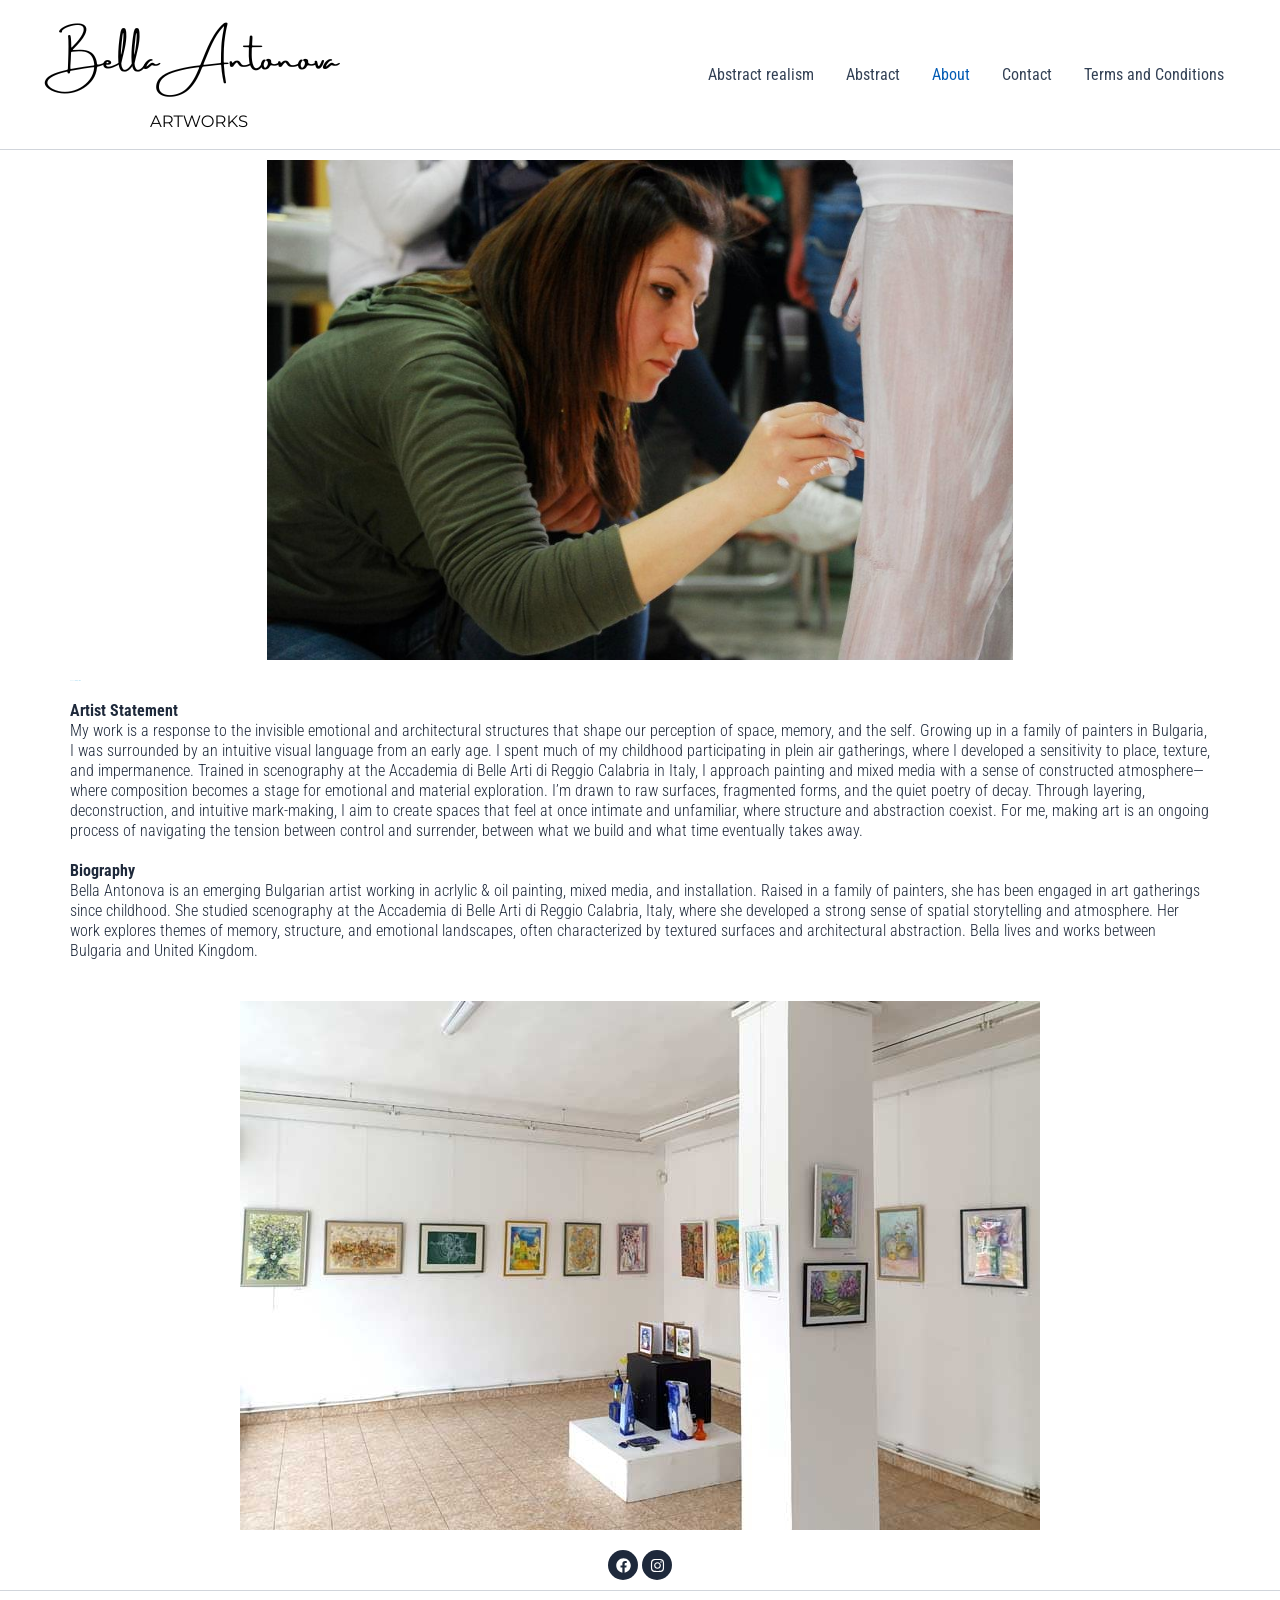
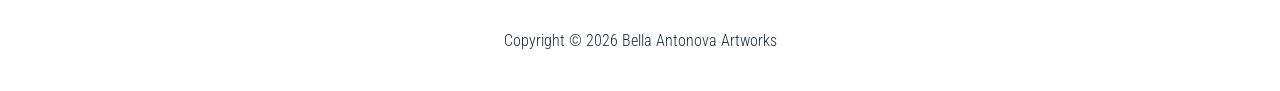
==== commit 185c2cf0: "2" ====
--- a/about/index.html
+++ b/about/index.html
@@ -127,20 +127,8 @@
 								</div>
 																								<div class="site-header-primary-section-right site-header-section ast-flex ast-grid-right-section">
 										<div class="ast-builder-menu-1 ast-builder-menu ast-flex ast-builder-menu-1-focus-item ast-builder-layout-element site-header-focus-item" data-section="section-hb-menu-1">
-			<div class="ast-main-header-bar-alignment"><div class="main-header-bar-navigation"><nav class="site-navigation ast-flex-grow-1 navigation-accessibility site-header-focus-item" id="primary-site-navigation-desktop" aria-label="Primary Site Navigation" itemtype="https://schema.org/SiteNavigationElement" itemscope="itemscope"><div class="main-navigation ast-inline-flex"><ul id="ast-hf-menu-1" class="main-header-menu ast-menu-shadow ast-nav-menu ast-flex  submenu-with-border stack-on-mobile"><li id="menu-item-183" class="menu-item menu-item-type-custom menu-item-object-custom menu-item-has-children menu-item-183"><a role="button" aria-expanded="false" href="#" class="menu-link">Works<span role="button" class="dropdown-menu-toggle ast-header-navigation-arrow" tabindex="0" aria-expanded="false" aria-label="Menu Toggle" aria-haspopup="true"><span class="ast-icon icon-arrow"><svg class="ast-arrow-svg" xmlns="http://www.w3.org/2000/svg" xmlns:xlink="http://www.w3.org/1999/xlink" version="1.1" x="0px" y="0px" width="26px" height="16.043px" viewbox="57 35.171 26 16.043" enable-background="new 57 35.171 26 16.043" xml:space="preserve">
-                <path d="M57.5,38.193l12.5,12.5l12.5-12.5l-2.5-2.5l-10,10l-10-10L57.5,38.193z"></path>
-                </svg></span></span></a><button class="ast-menu-toggle" aria-expanded="false" aria-label="Toggle Menu"><span class="ast-icon icon-arrow"><svg class="ast-arrow-svg" xmlns="http://www.w3.org/2000/svg" xmlns:xlink="http://www.w3.org/1999/xlink" version="1.1" x="0px" y="0px" width="26px" height="16.043px" viewbox="57 35.171 26 16.043" enable-background="new 57 35.171 26 16.043" xml:space="preserve">
-                <path d="M57.5,38.193l12.5,12.5l12.5-12.5l-2.5-2.5l-10,10l-10-10L57.5,38.193z"></path>
-                </svg></span></button>
-<ul class="sub-menu">
-	<li id="menu-item-182" class="menu-item menu-item-type-post_type menu-item-object-page menu-item-182"><a href="/abstract-realism/" class="menu-link"><span class="ast-icon icon-arrow"><svg class="ast-arrow-svg" xmlns="http://www.w3.org/2000/svg" xmlns:xlink="http://www.w3.org/1999/xlink" version="1.1" x="0px" y="0px" width="26px" height="16.043px" viewbox="57 35.171 26 16.043" enable-background="new 57 35.171 26 16.043" xml:space="preserve">
-                <path d="M57.5,38.193l12.5,12.5l12.5-12.5l-2.5-2.5l-10,10l-10-10L57.5,38.193z"></path>
-                </svg></span>Abstract realism</a></li>
-	<li id="menu-item-181" class="menu-item menu-item-type-post_type menu-item-object-page menu-item-181"><a href="/abstract/" class="menu-link"><span class="ast-icon icon-arrow"><svg class="ast-arrow-svg" xmlns="http://www.w3.org/2000/svg" xmlns:xlink="http://www.w3.org/1999/xlink" version="1.1" x="0px" y="0px" width="26px" height="16.043px" viewbox="57 35.171 26 16.043" enable-background="new 57 35.171 26 16.043" xml:space="preserve">
-                <path d="M57.5,38.193l12.5,12.5l12.5-12.5l-2.5-2.5l-10,10l-10-10L57.5,38.193z"></path>
-                </svg></span>Abstract</a></li>
-</ul>
-</li>
+			<div class="ast-main-header-bar-alignment"><div class="main-header-bar-navigation"><nav class="site-navigation ast-flex-grow-1 navigation-accessibility site-header-focus-item" id="primary-site-navigation-desktop" aria-label="Primary Site Navigation" itemtype="https://schema.org/SiteNavigationElement" itemscope="itemscope"><div class="main-navigation ast-inline-flex"><ul id="ast-hf-menu-1" class="main-header-menu ast-menu-shadow ast-nav-menu ast-flex  submenu-with-border stack-on-mobile"><li id="menu-item-182" class="menu-item menu-item-type-post_type menu-item-object-page menu-item-182"><a href="/abstract-realism/" class="menu-link">Abstract realism</a></li>
+<li id="menu-item-181" class="menu-item menu-item-type-post_type menu-item-object-page menu-item-181"><a href="/abstract/" class="menu-link">Abstract</a></li>
 <li id="menu-item-46" class="menu-item menu-item-type-post_type menu-item-object-page current-menu-item page_item page-item-40 current_page_item menu-item-46"><a href="/about/" aria-current="page" class="menu-link">About</a></li>
 <li id="menu-item-47" class="menu-item menu-item-type-post_type menu-item-object-page menu-item-47"><a href="/contact/" class="menu-link">Contact</a></li>
 <li id="menu-item-147" class="menu-item menu-item-type-post_type menu-item-object-page menu-item-147"><a href="/terms-and-conditions/" class="menu-link">Terms and Conditions</a></li>
@@ -184,20 +172,8 @@
 	</div>
 				<div class="ast-mobile-header-content content-align-flex-start ">
 						<div class="ast-builder-menu-mobile ast-builder-menu ast-builder-menu-mobile-focus-item ast-builder-layout-element site-header-focus-item" data-section="section-header-mobile-menu">
-			<div class="ast-main-header-bar-alignment"><div class="main-header-bar-navigation"><nav class="site-navigation ast-flex-grow-1 navigation-accessibility site-header-focus-item" id="ast-mobile-site-navigation" aria-label="Site Navigation: Main menu" itemtype="https://schema.org/SiteNavigationElement" itemscope="itemscope"><div class="main-navigation"><ul id="ast-hf-mobile-menu" class="main-header-menu ast-nav-menu ast-flex  submenu-with-border astra-menu-animation-fade  stack-on-mobile"><li class="menu-item menu-item-type-custom menu-item-object-custom menu-item-has-children menu-item-183"><a role="button" aria-expanded="false" href="#" class="menu-link">Works<span role="button" class="dropdown-menu-toggle ast-header-navigation-arrow" tabindex="0" aria-expanded="false" aria-label="Menu Toggle" aria-haspopup="true"><span class="ast-icon icon-arrow"><svg class="ast-arrow-svg" xmlns="http://www.w3.org/2000/svg" xmlns:xlink="http://www.w3.org/1999/xlink" version="1.1" x="0px" y="0px" width="26px" height="16.043px" viewbox="57 35.171 26 16.043" enable-background="new 57 35.171 26 16.043" xml:space="preserve">
-                <path d="M57.5,38.193l12.5,12.5l12.5-12.5l-2.5-2.5l-10,10l-10-10L57.5,38.193z"></path>
-                </svg></span></span></a><button class="ast-menu-toggle" aria-expanded="false" aria-label="Toggle Menu"><span class="ast-icon icon-arrow"><svg class="ast-arrow-svg" xmlns="http://www.w3.org/2000/svg" xmlns:xlink="http://www.w3.org/1999/xlink" version="1.1" x="0px" y="0px" width="26px" height="16.043px" viewbox="57 35.171 26 16.043" enable-background="new 57 35.171 26 16.043" xml:space="preserve">
-                <path d="M57.5,38.193l12.5,12.5l12.5-12.5l-2.5-2.5l-10,10l-10-10L57.5,38.193z"></path>
-                </svg></span></button>
-<ul class="sub-menu">
-	<li class="menu-item menu-item-type-post_type menu-item-object-page menu-item-182"><a href="/abstract-realism/" class="menu-link"><span class="ast-icon icon-arrow"><svg class="ast-arrow-svg" xmlns="http://www.w3.org/2000/svg" xmlns:xlink="http://www.w3.org/1999/xlink" version="1.1" x="0px" y="0px" width="26px" height="16.043px" viewbox="57 35.171 26 16.043" enable-background="new 57 35.171 26 16.043" xml:space="preserve">
-                <path d="M57.5,38.193l12.5,12.5l12.5-12.5l-2.5-2.5l-10,10l-10-10L57.5,38.193z"></path>
-                </svg></span>Abstract realism</a></li>
-	<li class="menu-item menu-item-type-post_type menu-item-object-page menu-item-181"><a href="/abstract/" class="menu-link"><span class="ast-icon icon-arrow"><svg class="ast-arrow-svg" xmlns="http://www.w3.org/2000/svg" xmlns:xlink="http://www.w3.org/1999/xlink" version="1.1" x="0px" y="0px" width="26px" height="16.043px" viewbox="57 35.171 26 16.043" enable-background="new 57 35.171 26 16.043" xml:space="preserve">
-                <path d="M57.5,38.193l12.5,12.5l12.5-12.5l-2.5-2.5l-10,10l-10-10L57.5,38.193z"></path>
-                </svg></span>Abstract</a></li>
-</ul>
-</li>
+			<div class="ast-main-header-bar-alignment"><div class="main-header-bar-navigation"><nav class="site-navigation ast-flex-grow-1 navigation-accessibility site-header-focus-item" id="ast-mobile-site-navigation" aria-label="Site Navigation: Main menu" itemtype="https://schema.org/SiteNavigationElement" itemscope="itemscope"><div class="main-navigation"><ul id="ast-hf-mobile-menu" class="main-header-menu ast-nav-menu ast-flex  submenu-with-border astra-menu-animation-fade  stack-on-mobile"><li class="menu-item menu-item-type-post_type menu-item-object-page menu-item-182"><a href="/abstract-realism/" class="menu-link">Abstract realism</a></li>
+<li class="menu-item menu-item-type-post_type menu-item-object-page menu-item-181"><a href="/abstract/" class="menu-link">Abstract</a></li>
 <li class="menu-item menu-item-type-post_type menu-item-object-page current-menu-item page_item page-item-40 current_page_item menu-item-46"><a href="/about/" aria-current="page" class="menu-link">About</a></li>
 <li class="menu-item menu-item-type-post_type menu-item-object-page menu-item-47"><a href="/contact/" class="menu-link">Contact</a></li>
 <li class="menu-item menu-item-type-post_type menu-item-object-page menu-item-147"><a href="/terms-and-conditions/" class="menu-link">Terms and Conditions</a></li>
@@ -309,7 +285,7 @@
 <script src="/wp-content/plugins/elementor/assets/js/frontend-modules.min.js?ver=3.35.6" id="elementor-frontend-modules-js"></script>
 <script src="/wp-includes/js/jquery/ui/core.min.js?ver=1.13.3" id="jquery-ui-core-js"></script>
 <script id="elementor-frontend-js-before">
-var elementorFrontendConfig = {"environmentMode":{"edit":false,"wpPreview":false,"isScriptDebug":false},"i18n":{"shareOnFacebook":"Share on Facebook","shareOnTwitter":"Share on Twitter","pinIt":"Pin it","download":"Download","downloadImage":"Download image","fullscreen":"Fullscreen","zoom":"Zoom","share":"Share","playVideo":"Play Video","previous":"Previous","next":"Next","close":"Close","a11yCarouselPrevSlideMessage":"Previous slide","a11yCarouselNextSlideMessage":"Next slide","a11yCarouselFirstSlideMessage":"This is the first slide","a11yCarouselLastSlideMessage":"This is the last slide","a11yCarouselPaginationBulletMessage":"Go to slide"},"is_rtl":false,"breakpoints":{"xs":0,"sm":480,"md":768,"lg":1025,"xl":1440,"xxl":1600},"responsive":{"breakpoints":{"mobile":{"label":"Mobile Portrait","value":767,"default_value":767,"direction":"max","is_enabled":true},"mobile_extra":{"label":"Mobile Landscape","value":880,"default_value":880,"direction":"max","is_enabled":false},"tablet":{"label":"Tablet Portrait","value":1024,"default_value":1024,"direction":"max","is_enabled":true},"tablet_extra":{"label":"Tablet Landscape","value":1200,"default_value":1200,"direction":"max","is_enabled":false},"laptop":{"label":"Laptop","value":1366,"default_value":1366,"direction":"max","is_enabled":false},"widescreen":{"label":"Widescreen","value":2400,"default_value":2400,"direction":"min","is_enabled":false}},"hasCustomBreakpoints":false},"version":"3.35.6","is_static":false,"experimentalFeatures":{"e_font_icon_svg":true,"additional_custom_breakpoints":true,"container":true,"e_pro_free_trial_popup":true,"nested-elements":true,"home_screen":true,"global_classes_should_enforce_capabilities":true,"e_variables":true,"cloud-library":true,"e_opt_in_v4_page":true,"e_components":true,"e_interactions":true,"e_editor_one":true,"import-export-customization":true},"urls":{"assets":"\/wp-content\/plugins\/elementor\/assets\/","ajaxurl":"\/wp-admin\/admin-ajax.php","uploadUrl":"\/wp-content\/uploads"},"nonces":{"floatingButtonsClickTracking":"95eef6639d"},"swiperClass":"swiper","settings":{"page":[],"editorPreferences":[]},"kit":{"active_breakpoints":["viewport_mobile","viewport_tablet"],"global_image_lightbox":"yes","lightbox_enable_counter":"yes","lightbox_enable_fullscreen":"yes","lightbox_enable_zoom":"yes","lightbox_enable_share":"yes","lightbox_title_src":"title","lightbox_description_src":"description"},"post":{"id":40,"title":"About","excerpt":"","featuredImage":false}};
+var elementorFrontendConfig = {"environmentMode":{"edit":false,"wpPreview":false,"isScriptDebug":false},"i18n":{"shareOnFacebook":"Share on Facebook","shareOnTwitter":"Share on Twitter","pinIt":"Pin it","download":"Download","downloadImage":"Download image","fullscreen":"Fullscreen","zoom":"Zoom","share":"Share","playVideo":"Play Video","previous":"Previous","next":"Next","close":"Close","a11yCarouselPrevSlideMessage":"Previous slide","a11yCarouselNextSlideMessage":"Next slide","a11yCarouselFirstSlideMessage":"This is the first slide","a11yCarouselLastSlideMessage":"This is the last slide","a11yCarouselPaginationBulletMessage":"Go to slide"},"is_rtl":false,"breakpoints":{"xs":0,"sm":480,"md":768,"lg":1025,"xl":1440,"xxl":1600},"responsive":{"breakpoints":{"mobile":{"label":"Mobile Portrait","value":767,"default_value":767,"direction":"max","is_enabled":true},"mobile_extra":{"label":"Mobile Landscape","value":880,"default_value":880,"direction":"max","is_enabled":false},"tablet":{"label":"Tablet Portrait","value":1024,"default_value":1024,"direction":"max","is_enabled":true},"tablet_extra":{"label":"Tablet Landscape","value":1200,"default_value":1200,"direction":"max","is_enabled":false},"laptop":{"label":"Laptop","value":1366,"default_value":1366,"direction":"max","is_enabled":false},"widescreen":{"label":"Widescreen","value":2400,"default_value":2400,"direction":"min","is_enabled":false}},"hasCustomBreakpoints":false},"version":"3.35.6","is_static":false,"experimentalFeatures":{"e_font_icon_svg":true,"additional_custom_breakpoints":true,"container":true,"e_pro_free_trial_popup":true,"nested-elements":true,"home_screen":true,"global_classes_should_enforce_capabilities":true,"e_variables":true,"cloud-library":true,"e_opt_in_v4_page":true,"e_components":true,"e_interactions":true,"e_editor_one":true,"import-export-customization":true},"urls":{"assets":"\/wp-content\/plugins\/elementor\/assets\/","ajaxurl":"\/wp-admin\/admin-ajax.php","uploadUrl":"\/wp-content\/uploads"},"nonces":{"floatingButtonsClickTracking":"231f4fef94"},"swiperClass":"swiper","settings":{"page":[],"editorPreferences":[]},"kit":{"active_breakpoints":["viewport_mobile","viewport_tablet"],"global_image_lightbox":"yes","lightbox_enable_counter":"yes","lightbox_enable_fullscreen":"yes","lightbox_enable_zoom":"yes","lightbox_enable_share":"yes","lightbox_title_src":"title","lightbox_description_src":"description"},"post":{"id":40,"title":"About","excerpt":"","featuredImage":false}};
 //# sourceURL=elementor-frontend-js-before
 </script>
 <script src="/wp-content/plugins/elementor/assets/js/frontend.min.js?ver=3.35.6" id="elementor-frontend-js"></script>
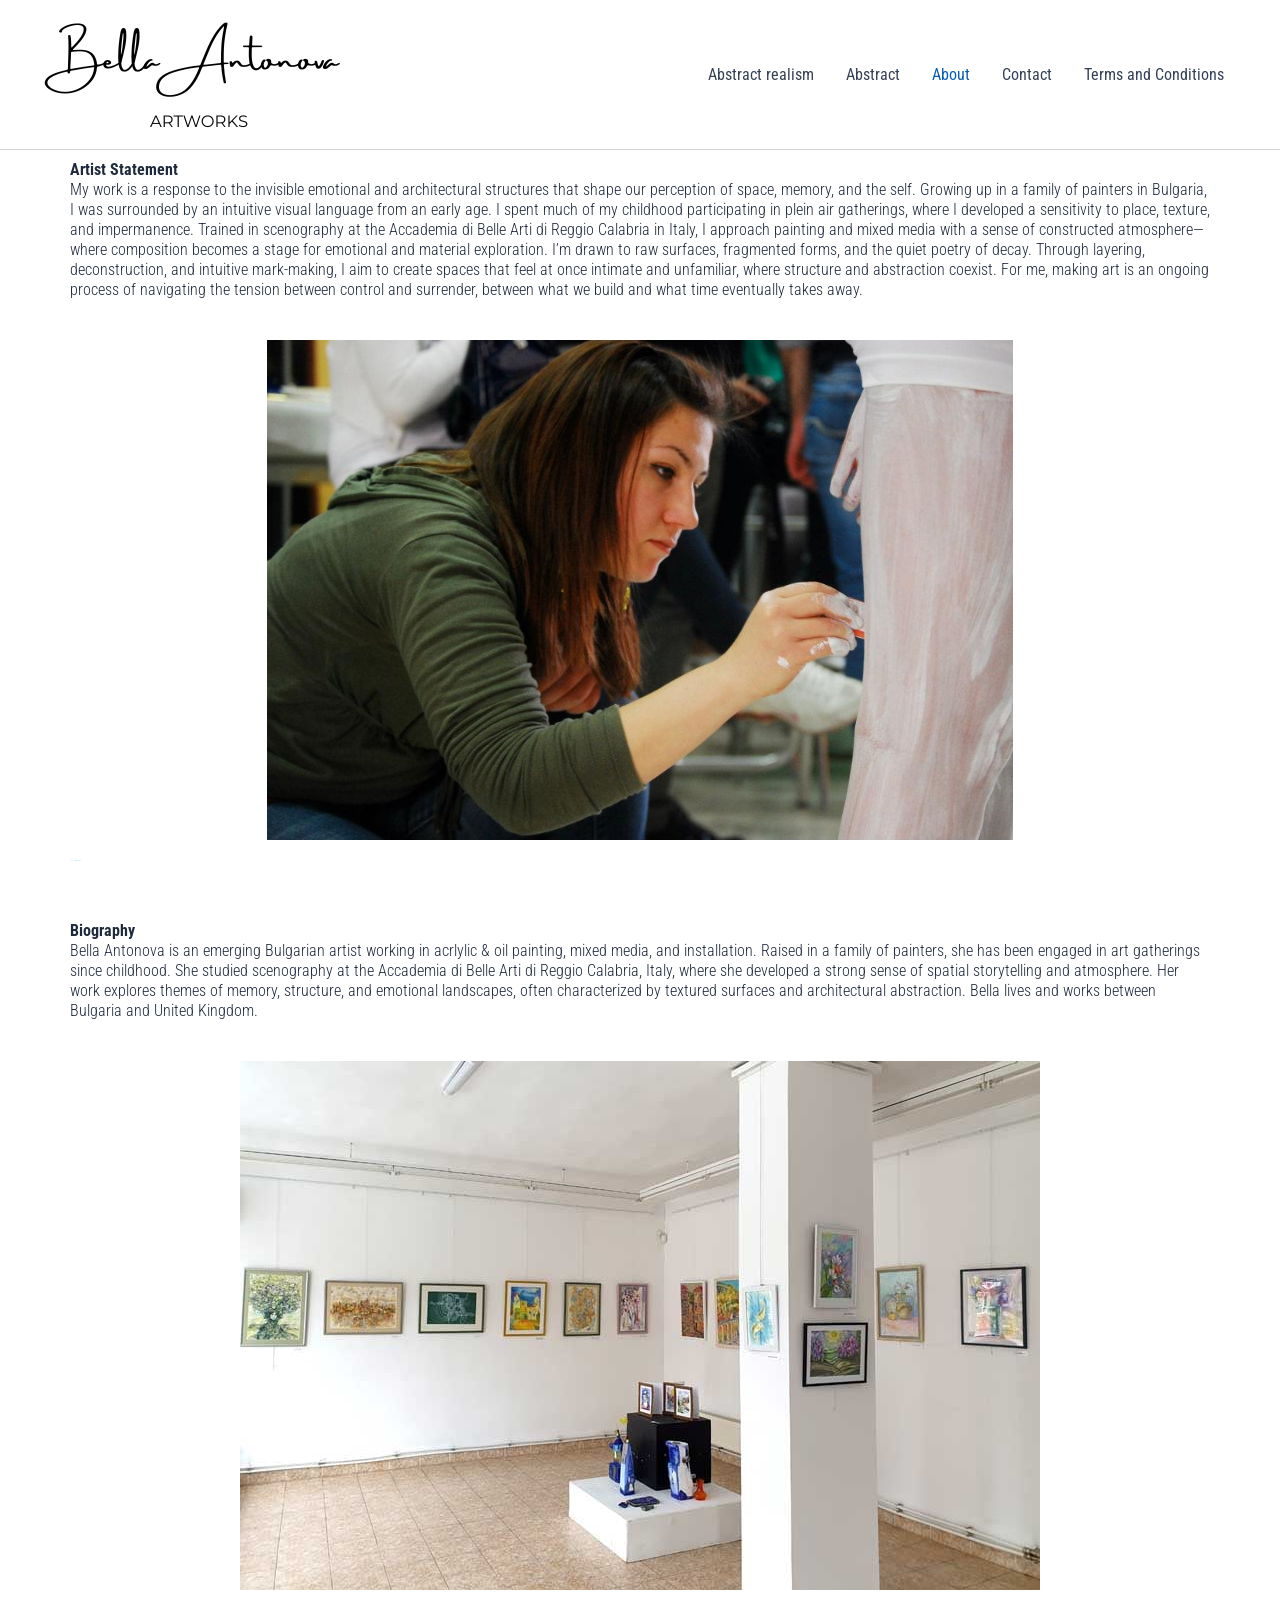
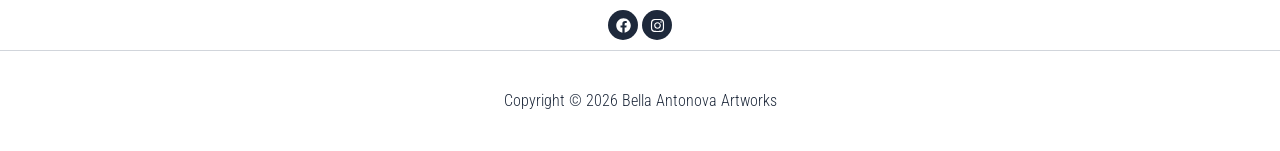
==== commit a00835a2: "2" ====
--- a/about/index.html
+++ b/about/index.html
@@ -78,7 +78,7 @@
 <link rel="stylesheet" id="elementor-frontend-css" href="/wp-content/plugins/elementor/assets/css/frontend.min.css?ver=3.35.6" media="all">
 <style id="elementor-frontend-inline-css">
 .elementor-kit-8{--e-global-color-primary:#6EC1E4;--e-global-color-secondary:#54595F;--e-global-color-text:#7A7A7A;--e-global-color-accent:#61CE70;--e-global-typography-primary-font-family:"Roboto Condensed";--e-global-typography-primary-font-size:1px;--e-global-typography-primary-font-weight:400;--e-global-typography-secondary-font-family:"Roboto Condensed";--e-global-typography-secondary-font-weight:300;--e-global-typography-text-font-family:"Roboto Condensed";--e-global-typography-text-font-weight:300;--e-global-typography-accent-font-family:"Roboto Condensed";--e-global-typography-accent-font-weight:300;}.elementor-section.elementor-section-boxed > .elementor-container{max-width:1140px;}.e-con{--container-max-width:1140px;}.elementor-widget:not(:last-child){margin-block-end:20px;}.elementor-element{--widgets-spacing:20px 20px;--widgets-spacing-row:20px;--widgets-spacing-column:20px;}{}h1.entry-title{display:var(--page-title-display);}@media(max-width:1024px){.elementor-section.elementor-section-boxed > .elementor-container{max-width:1024px;}.e-con{--container-max-width:1024px;}}@media(max-width:767px){.elementor-section.elementor-section-boxed > .elementor-container{max-width:767px;}.e-con{--container-max-width:767px;}}
-.elementor-40 .elementor-element.elementor-element-3006394{--display:flex;}.elementor-widget-image .widget-image-caption{color:var( --e-global-color-text );font-family:var( --e-global-typography-text-font-family ), Sans-serif;font-weight:var( --e-global-typography-text-font-weight );}.elementor-40 .elementor-element.elementor-element-644349b img{width:100%;max-width:100%;height:500px;object-fit:scale-down;object-position:center center;}.elementor-widget-heading .elementor-heading-title{font-family:var( --e-global-typography-primary-font-family ), Sans-serif;font-size:var( --e-global-typography-primary-font-size );font-weight:var( --e-global-typography-primary-font-weight );color:var( --e-global-color-primary );}.elementor-widget-text-editor{font-family:var( --e-global-typography-text-font-family ), Sans-serif;font-weight:var( --e-global-typography-text-font-weight );color:var( --e-global-color-text );}.elementor-widget-text-editor.elementor-drop-cap-view-stacked .elementor-drop-cap{background-color:var( --e-global-color-primary );}.elementor-widget-text-editor.elementor-drop-cap-view-framed .elementor-drop-cap, .elementor-widget-text-editor.elementor-drop-cap-view-default .elementor-drop-cap{color:var( --e-global-color-primary );border-color:var( --e-global-color-primary );}.elementor-40 .elementor-element.elementor-element-2d164da{column-gap:0px;}.elementor-40 .elementor-element.elementor-element-6c38d54 .elementor-repeater-item-02dbe36.elementor-social-icon{background-color:var( --e-global-color-astglobalcolor2 );}.elementor-40 .elementor-element.elementor-element-6c38d54 .elementor-repeater-item-02dbe36.elementor-social-icon i{color:var( --e-global-color-astglobalcolor4 );}.elementor-40 .elementor-element.elementor-element-6c38d54 .elementor-repeater-item-02dbe36.elementor-social-icon svg{fill:var( --e-global-color-astglobalcolor4 );}.elementor-40 .elementor-element.elementor-element-6c38d54 .elementor-repeater-item-70c160e.elementor-social-icon{background-color:var( --e-global-color-astglobalcolor2 );}.elementor-40 .elementor-element.elementor-element-6c38d54 .elementor-repeater-item-70c160e.elementor-social-icon i{color:var( --e-global-color-astglobalcolor4 );}.elementor-40 .elementor-element.elementor-element-6c38d54 .elementor-repeater-item-70c160e.elementor-social-icon svg{fill:var( --e-global-color-astglobalcolor4 );}.elementor-40 .elementor-element.elementor-element-6c38d54{--grid-template-columns:repeat(0, auto);--icon-size:15px;--grid-column-gap:4px;--grid-row-gap:0px;}.elementor-40 .elementor-element.elementor-element-6c38d54 .elementor-widget-container{text-align:center;}:root{--page-title-display:none;}@media(max-width:1024px){.elementor-widget-heading .elementor-heading-title{font-size:var( --e-global-typography-primary-font-size );}}@media(max-width:767px){.elementor-widget-heading .elementor-heading-title{font-size:var( --e-global-typography-primary-font-size );}}
+.elementor-40 .elementor-element.elementor-element-ad0defe{--display:flex;}.elementor-widget-text-editor{font-family:var( --e-global-typography-text-font-family ), Sans-serif;font-weight:var( --e-global-typography-text-font-weight );color:var( --e-global-color-text );}.elementor-widget-text-editor.elementor-drop-cap-view-stacked .elementor-drop-cap{background-color:var( --e-global-color-primary );}.elementor-widget-text-editor.elementor-drop-cap-view-framed .elementor-drop-cap, .elementor-widget-text-editor.elementor-drop-cap-view-default .elementor-drop-cap{color:var( --e-global-color-primary );border-color:var( --e-global-color-primary );}.elementor-40 .elementor-element.elementor-element-3006394{--display:flex;}.elementor-widget-image .widget-image-caption{color:var( --e-global-color-text );font-family:var( --e-global-typography-text-font-family ), Sans-serif;font-weight:var( --e-global-typography-text-font-weight );}.elementor-40 .elementor-element.elementor-element-644349b img{width:100%;max-width:100%;height:500px;object-fit:scale-down;object-position:center center;}.elementor-widget-heading .elementor-heading-title{font-family:var( --e-global-typography-primary-font-family ), Sans-serif;font-size:var( --e-global-typography-primary-font-size );font-weight:var( --e-global-typography-primary-font-weight );color:var( --e-global-color-primary );}.elementor-40 .elementor-element.elementor-element-2d164da{column-gap:0px;}.elementor-40 .elementor-element.elementor-element-6c38d54 .elementor-repeater-item-02dbe36.elementor-social-icon{background-color:var( --e-global-color-astglobalcolor2 );}.elementor-40 .elementor-element.elementor-element-6c38d54 .elementor-repeater-item-02dbe36.elementor-social-icon i{color:var( --e-global-color-astglobalcolor4 );}.elementor-40 .elementor-element.elementor-element-6c38d54 .elementor-repeater-item-02dbe36.elementor-social-icon svg{fill:var( --e-global-color-astglobalcolor4 );}.elementor-40 .elementor-element.elementor-element-6c38d54 .elementor-repeater-item-70c160e.elementor-social-icon{background-color:var( --e-global-color-astglobalcolor2 );}.elementor-40 .elementor-element.elementor-element-6c38d54 .elementor-repeater-item-70c160e.elementor-social-icon i{color:var( --e-global-color-astglobalcolor4 );}.elementor-40 .elementor-element.elementor-element-6c38d54 .elementor-repeater-item-70c160e.elementor-social-icon svg{fill:var( --e-global-color-astglobalcolor4 );}.elementor-40 .elementor-element.elementor-element-6c38d54{--grid-template-columns:repeat(0, auto);--icon-size:15px;--grid-column-gap:4px;--grid-row-gap:0px;}.elementor-40 .elementor-element.elementor-element-6c38d54 .elementor-widget-container{text-align:center;}:root{--page-title-display:none;}@media(max-width:1024px){.elementor-widget-heading .elementor-heading-title{font-size:var( --e-global-typography-primary-font-size );}}@media(max-width:767px){.elementor-widget-heading .elementor-heading-title{font-size:var( --e-global-typography-primary-font-size );}}
 /*# sourceURL=elementor-frontend-inline-css */
 </style>
 <link rel="stylesheet" id="widget-image-css" href="/wp-content/plugins/elementor/assets/css/widget-image.min.css?ver=3.35.6" media="all">
@@ -198,7 +198,15 @@
 
 	
 			<div data-elementor-type="wp-page" data-elementor-id="40" class="elementor elementor-40">
-				<div class="elementor-element elementor-element-3006394 e-flex e-con-boxed e-con e-parent" data-id="3006394" data-element_type="container" data-e-type="container">
+				<div class="elementor-element elementor-element-ad0defe e-flex e-con-boxed e-con e-parent" data-id="ad0defe" data-element_type="container" data-e-type="container">
+					<div class="e-con-inner">
+				<div class="elementor-element elementor-element-9e7fb3d elementor-widget elementor-widget-text-editor" data-id="9e7fb3d" data-element_type="widget" data-e-type="widget" data-widget_type="text-editor.default">
+				<div class="elementor-widget-container">
+									<h6><strong>Artist Statement</strong><br>My work is a response to the invisible emotional and architectural structures that shape our perception of space, memory, and the self. Growing up in a family of painters in Bulgaria, I was surrounded by an intuitive visual language from an early age. I spent much of my childhood participating in plein air gatherings, where I developed a sensitivity to place, texture, and impermanence. Trained in scenography at the Accademia di Belle Arti di Reggio Calabria in Italy, I approach painting and mixed media with a sense of constructed atmosphere—where composition becomes a stage for emotional and material exploration. I’m drawn to raw surfaces, fragmented forms, and the quiet poetry of decay. Through layering, deconstruction, and intuitive mark-making, I aim to create spaces that feel at once intimate and unfamiliar, where structure and abstraction coexist. For me, making art is an ongoing process of navigating the tension between control and surrender, between what we build and what time eventually takes away.</h6>								</div>
+				</div>
+					</div>
+				</div>
+		<div class="elementor-element elementor-element-3006394 e-flex e-con-boxed e-con e-parent" data-id="3006394" data-element_type="container" data-e-type="container">
 					<div class="e-con-inner">
 				<div class="elementor-element elementor-element-644349b elementor-widget elementor-widget-image" data-id="644349b" data-element_type="widget" data-e-type="widget" data-widget_type="image.default">
 				<div class="elementor-widget-container">
@@ -210,7 +218,7 @@
 				</div>
 				<div class="elementor-element elementor-element-2d164da elementor-widget elementor-widget-text-editor" data-id="2d164da" data-element_type="widget" data-e-type="widget" data-widget_type="text-editor.default">
 				<div class="elementor-widget-container">
-									<h6><strong>Artist Statement</strong><br>My work is a response to the invisible emotional and architectural structures that shape our perception of space, memory, and the self. Growing up in a family of painters in Bulgaria, I was surrounded by an intuitive visual language from an early age. I spent much of my childhood participating in plein air gatherings, where I developed a sensitivity to place, texture, and impermanence. Trained in scenography at the Accademia di Belle Arti di Reggio Calabria in Italy, I approach painting and mixed media with a sense of constructed atmosphere—where composition becomes a stage for emotional and material exploration. I’m drawn to raw surfaces, fragmented forms, and the quiet poetry of decay. Through layering, deconstruction, and intuitive mark-making, I aim to create spaces that feel at once intimate and unfamiliar, where structure and abstraction coexist. For me, making art is an ongoing process of navigating the tension between control and surrender, between what we build and what time eventually takes away.</h6><h6><strong>Biography</strong><br>Bella Antonova is an emerging Bulgarian artist working in acrlylic &amp; oil painting, mixed media, and installation. Raised in a family of painters, she has been engaged in art gatherings since childhood. She studied scenography at the Accademia di Belle Arti di Reggio Calabria, Italy, where she developed a strong sense of spatial storytelling and atmosphere. Her work explores themes of memory, structure, and emotional landscapes, often characterized by textured surfaces and architectural abstraction. Bella lives and works between Bulgaria and United Kingdom.</h6>								</div>
+									<h6> </h6><h6><strong>Biography</strong><br>Bella Antonova is an emerging Bulgarian artist working in acrlylic &amp; oil painting, mixed media, and installation. Raised in a family of painters, she has been engaged in art gatherings since childhood. She studied scenography at the Accademia di Belle Arti di Reggio Calabria, Italy, where she developed a strong sense of spatial storytelling and atmosphere. Her work explores themes of memory, structure, and emotional landscapes, often characterized by textured surfaces and architectural abstraction. Bella lives and works between Bulgaria and United Kingdom.</h6>								</div>
 				</div>
 				<div class="elementor-element elementor-element-c3f1371 elementor-widget elementor-widget-image" data-id="c3f1371" data-element_type="widget" data-e-type="widget" data-widget_type="image.default">
 				<div class="elementor-widget-container">
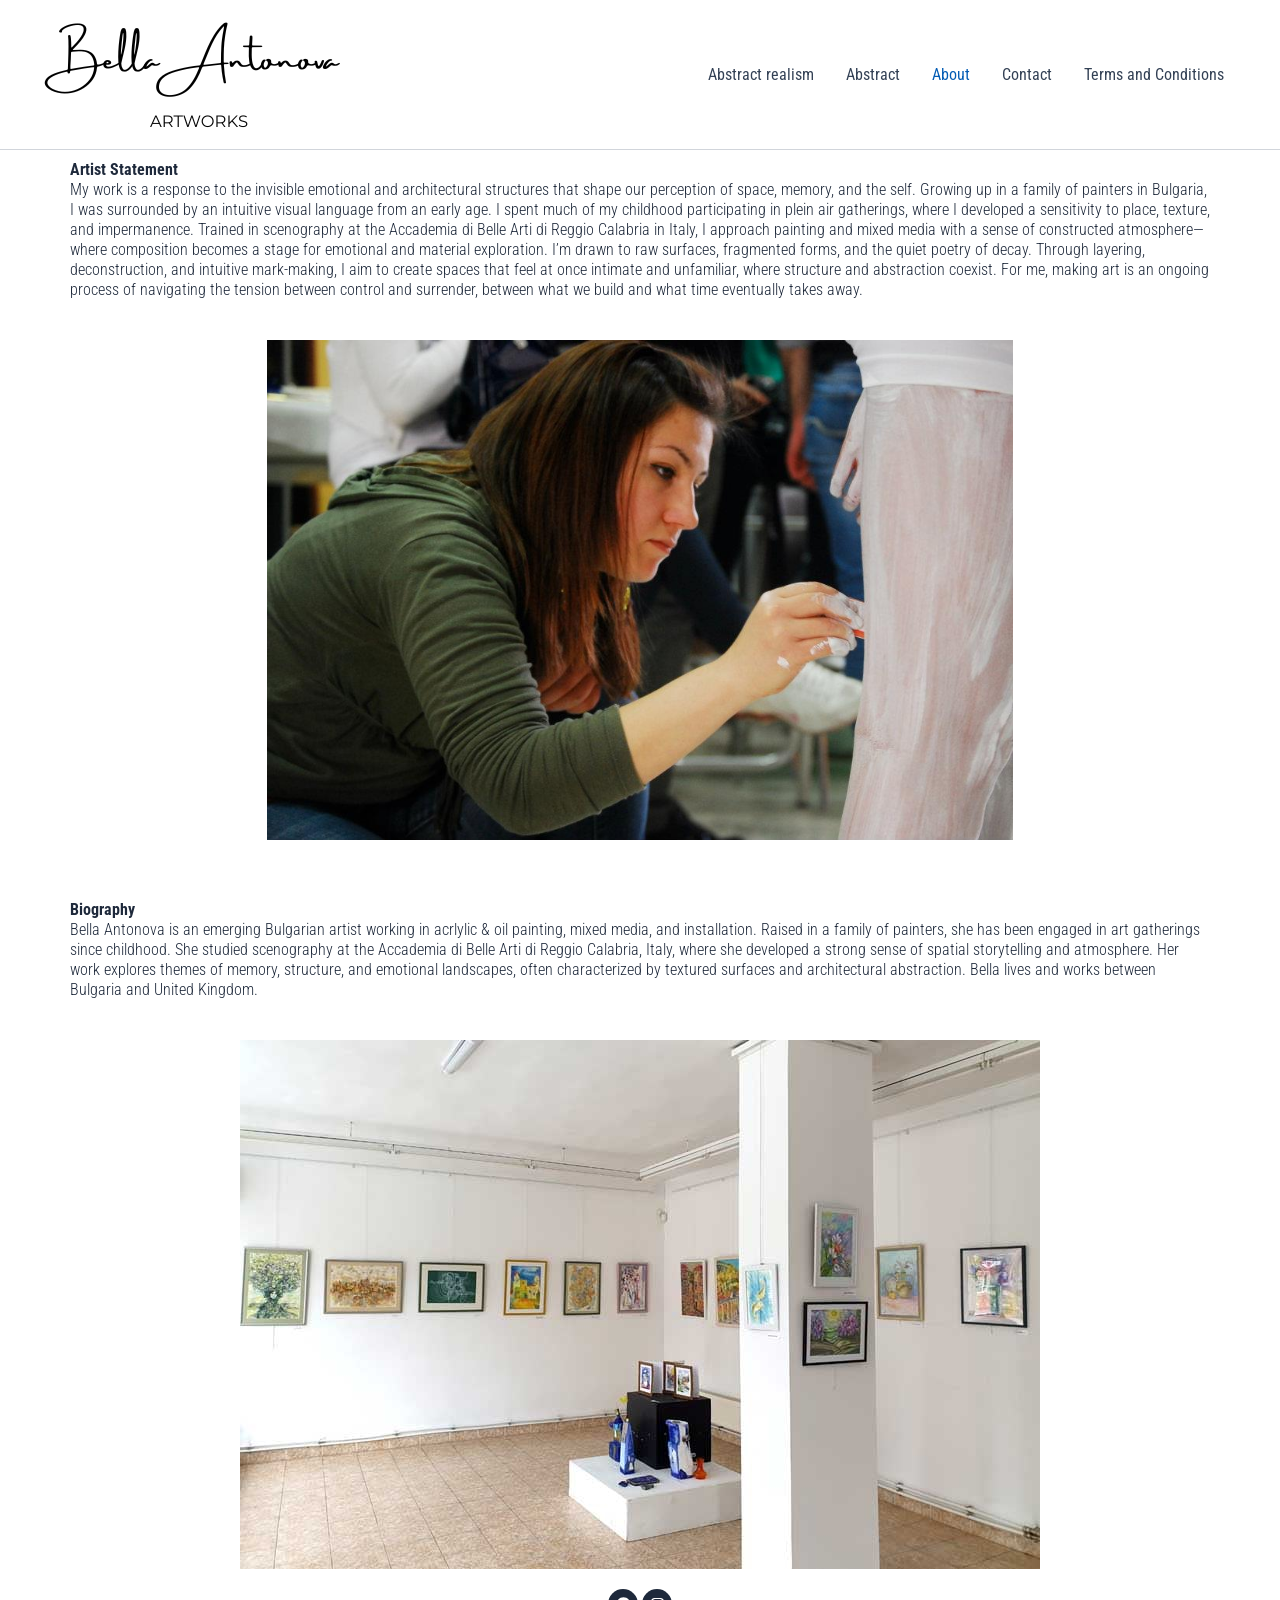
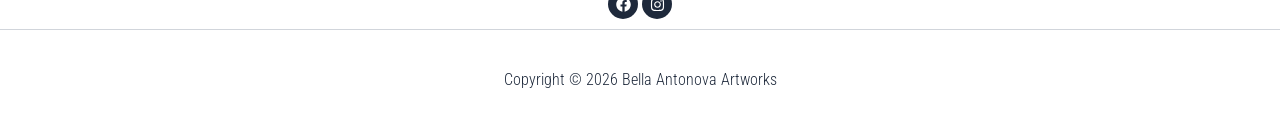
==== commit 9668de15: "w" ====
--- a/about/index.html
+++ b/about/index.html
@@ -78,11 +78,10 @@
 <link rel="stylesheet" id="elementor-frontend-css" href="/wp-content/plugins/elementor/assets/css/frontend.min.css?ver=3.35.6" media="all">
 <style id="elementor-frontend-inline-css">
 .elementor-kit-8{--e-global-color-primary:#6EC1E4;--e-global-color-secondary:#54595F;--e-global-color-text:#7A7A7A;--e-global-color-accent:#61CE70;--e-global-typography-primary-font-family:"Roboto Condensed";--e-global-typography-primary-font-size:1px;--e-global-typography-primary-font-weight:400;--e-global-typography-secondary-font-family:"Roboto Condensed";--e-global-typography-secondary-font-weight:300;--e-global-typography-text-font-family:"Roboto Condensed";--e-global-typography-text-font-weight:300;--e-global-typography-accent-font-family:"Roboto Condensed";--e-global-typography-accent-font-weight:300;}.elementor-section.elementor-section-boxed > .elementor-container{max-width:1140px;}.e-con{--container-max-width:1140px;}.elementor-widget:not(:last-child){margin-block-end:20px;}.elementor-element{--widgets-spacing:20px 20px;--widgets-spacing-row:20px;--widgets-spacing-column:20px;}{}h1.entry-title{display:var(--page-title-display);}@media(max-width:1024px){.elementor-section.elementor-section-boxed > .elementor-container{max-width:1024px;}.e-con{--container-max-width:1024px;}}@media(max-width:767px){.elementor-section.elementor-section-boxed > .elementor-container{max-width:767px;}.e-con{--container-max-width:767px;}}
-.elementor-40 .elementor-element.elementor-element-ad0defe{--display:flex;}.elementor-widget-text-editor{font-family:var( --e-global-typography-text-font-family ), Sans-serif;font-weight:var( --e-global-typography-text-font-weight );color:var( --e-global-color-text );}.elementor-widget-text-editor.elementor-drop-cap-view-stacked .elementor-drop-cap{background-color:var( --e-global-color-primary );}.elementor-widget-text-editor.elementor-drop-cap-view-framed .elementor-drop-cap, .elementor-widget-text-editor.elementor-drop-cap-view-default .elementor-drop-cap{color:var( --e-global-color-primary );border-color:var( --e-global-color-primary );}.elementor-40 .elementor-element.elementor-element-3006394{--display:flex;}.elementor-widget-image .widget-image-caption{color:var( --e-global-color-text );font-family:var( --e-global-typography-text-font-family ), Sans-serif;font-weight:var( --e-global-typography-text-font-weight );}.elementor-40 .elementor-element.elementor-element-644349b img{width:100%;max-width:100%;height:500px;object-fit:scale-down;object-position:center center;}.elementor-widget-heading .elementor-heading-title{font-family:var( --e-global-typography-primary-font-family ), Sans-serif;font-size:var( --e-global-typography-primary-font-size );font-weight:var( --e-global-typography-primary-font-weight );color:var( --e-global-color-primary );}.elementor-40 .elementor-element.elementor-element-2d164da{column-gap:0px;}.elementor-40 .elementor-element.elementor-element-6c38d54 .elementor-repeater-item-02dbe36.elementor-social-icon{background-color:var( --e-global-color-astglobalcolor2 );}.elementor-40 .elementor-element.elementor-element-6c38d54 .elementor-repeater-item-02dbe36.elementor-social-icon i{color:var( --e-global-color-astglobalcolor4 );}.elementor-40 .elementor-element.elementor-element-6c38d54 .elementor-repeater-item-02dbe36.elementor-social-icon svg{fill:var( --e-global-color-astglobalcolor4 );}.elementor-40 .elementor-element.elementor-element-6c38d54 .elementor-repeater-item-70c160e.elementor-social-icon{background-color:var( --e-global-color-astglobalcolor2 );}.elementor-40 .elementor-element.elementor-element-6c38d54 .elementor-repeater-item-70c160e.elementor-social-icon i{color:var( --e-global-color-astglobalcolor4 );}.elementor-40 .elementor-element.elementor-element-6c38d54 .elementor-repeater-item-70c160e.elementor-social-icon svg{fill:var( --e-global-color-astglobalcolor4 );}.elementor-40 .elementor-element.elementor-element-6c38d54{--grid-template-columns:repeat(0, auto);--icon-size:15px;--grid-column-gap:4px;--grid-row-gap:0px;}.elementor-40 .elementor-element.elementor-element-6c38d54 .elementor-widget-container{text-align:center;}:root{--page-title-display:none;}@media(max-width:1024px){.elementor-widget-heading .elementor-heading-title{font-size:var( --e-global-typography-primary-font-size );}}@media(max-width:767px){.elementor-widget-heading .elementor-heading-title{font-size:var( --e-global-typography-primary-font-size );}}
+.elementor-40 .elementor-element.elementor-element-ad0defe{--display:flex;}.elementor-widget-text-editor{font-family:var( --e-global-typography-text-font-family ), Sans-serif;font-weight:var( --e-global-typography-text-font-weight );color:var( --e-global-color-text );}.elementor-widget-text-editor.elementor-drop-cap-view-stacked .elementor-drop-cap{background-color:var( --e-global-color-primary );}.elementor-widget-text-editor.elementor-drop-cap-view-framed .elementor-drop-cap, .elementor-widget-text-editor.elementor-drop-cap-view-default .elementor-drop-cap{color:var( --e-global-color-primary );border-color:var( --e-global-color-primary );}.elementor-40 .elementor-element.elementor-element-3006394{--display:flex;}.elementor-widget-image .widget-image-caption{color:var( --e-global-color-text );font-family:var( --e-global-typography-text-font-family ), Sans-serif;font-weight:var( --e-global-typography-text-font-weight );}.elementor-40 .elementor-element.elementor-element-644349b img{width:100%;max-width:100%;height:500px;object-fit:scale-down;object-position:center center;}.elementor-40 .elementor-element.elementor-element-2d164da{column-gap:0px;}.elementor-40 .elementor-element.elementor-element-6c38d54 .elementor-repeater-item-02dbe36.elementor-social-icon{background-color:var( --e-global-color-astglobalcolor2 );}.elementor-40 .elementor-element.elementor-element-6c38d54 .elementor-repeater-item-02dbe36.elementor-social-icon i{color:var( --e-global-color-astglobalcolor4 );}.elementor-40 .elementor-element.elementor-element-6c38d54 .elementor-repeater-item-02dbe36.elementor-social-icon svg{fill:var( --e-global-color-astglobalcolor4 );}.elementor-40 .elementor-element.elementor-element-6c38d54 .elementor-repeater-item-70c160e.elementor-social-icon{background-color:var( --e-global-color-astglobalcolor2 );}.elementor-40 .elementor-element.elementor-element-6c38d54 .elementor-repeater-item-70c160e.elementor-social-icon i{color:var( --e-global-color-astglobalcolor4 );}.elementor-40 .elementor-element.elementor-element-6c38d54 .elementor-repeater-item-70c160e.elementor-social-icon svg{fill:var( --e-global-color-astglobalcolor4 );}.elementor-40 .elementor-element.elementor-element-6c38d54{--grid-template-columns:repeat(0, auto);--icon-size:15px;--grid-column-gap:4px;--grid-row-gap:0px;}.elementor-40 .elementor-element.elementor-element-6c38d54 .elementor-widget-container{text-align:center;}:root{--page-title-display:none;}
 /*# sourceURL=elementor-frontend-inline-css */
 </style>
 <link rel="stylesheet" id="widget-image-css" href="/wp-content/plugins/elementor/assets/css/widget-image.min.css?ver=3.35.6" media="all">
-<link rel="stylesheet" id="widget-heading-css" href="/wp-content/plugins/elementor/assets/css/widget-heading.min.css?ver=3.35.6" media="all">
 <link rel="stylesheet" id="widget-social-icons-css" href="/wp-content/plugins/elementor/assets/css/widget-social-icons.min.css?ver=3.35.6" media="all">
 <link rel="stylesheet" id="e-apple-webkit-css" href="/wp-content/plugins/elementor/assets/css/conditionals/apple-webkit.min.css?ver=3.35.6" media="all">
 <link rel="stylesheet" id="elementor-gf-robotocondensed-css" href="https://fonts.googleapis.com/css?family=Roboto+Condensed:100,100italic,200,200italic,300,300italic,400,400italic,500,500italic,600,600italic,700,700italic,800,800italic,900,900italic&amp;display=swap" media="all">
@@ -212,10 +211,6 @@
 				<div class="elementor-widget-container">
 															<img fetchpriority="high" decoding="async" width="960" height="643" src="/wp-content/uploads/2026/03/artist_photo.jpg" class="attachment-large size-large wp-image-48" alt="">															</div>
 				</div>
-				<div class="elementor-element elementor-element-f9861a8 elementor-widget elementor-widget-heading" data-id="f9861a8" data-element_type="widget" data-e-type="widget" data-widget_type="heading.default">
-				<div class="elementor-widget-container">
-					<h2 class="elementor-heading-title elementor-size-default">Add Your Heading Text Here</h2>				</div>
-				</div>
 				<div class="elementor-element elementor-element-2d164da elementor-widget elementor-widget-text-editor" data-id="2d164da" data-element_type="widget" data-e-type="widget" data-widget_type="text-editor.default">
 				<div class="elementor-widget-container">
 									<h6> </h6><h6><strong>Biography</strong><br>Bella Antonova is an emerging Bulgarian artist working in acrlylic &amp; oil painting, mixed media, and installation. Raised in a family of painters, she has been engaged in art gatherings since childhood. She studied scenography at the Accademia di Belle Arti di Reggio Calabria, Italy, where she developed a strong sense of spatial storytelling and atmosphere. Her work explores themes of memory, structure, and emotional landscapes, often characterized by textured surfaces and architectural abstraction. Bella lives and works between Bulgaria and United Kingdom.</h6>								</div>
@@ -293,7 +288,7 @@
 <script src="/wp-content/plugins/elementor/assets/js/frontend-modules.min.js?ver=3.35.6" id="elementor-frontend-modules-js"></script>
 <script src="/wp-includes/js/jquery/ui/core.min.js?ver=1.13.3" id="jquery-ui-core-js"></script>
 <script id="elementor-frontend-js-before">
-var elementorFrontendConfig = {"environmentMode":{"edit":false,"wpPreview":false,"isScriptDebug":false},"i18n":{"shareOnFacebook":"Share on Facebook","shareOnTwitter":"Share on Twitter","pinIt":"Pin it","download":"Download","downloadImage":"Download image","fullscreen":"Fullscreen","zoom":"Zoom","share":"Share","playVideo":"Play Video","previous":"Previous","next":"Next","close":"Close","a11yCarouselPrevSlideMessage":"Previous slide","a11yCarouselNextSlideMessage":"Next slide","a11yCarouselFirstSlideMessage":"This is the first slide","a11yCarouselLastSlideMessage":"This is the last slide","a11yCarouselPaginationBulletMessage":"Go to slide"},"is_rtl":false,"breakpoints":{"xs":0,"sm":480,"md":768,"lg":1025,"xl":1440,"xxl":1600},"responsive":{"breakpoints":{"mobile":{"label":"Mobile Portrait","value":767,"default_value":767,"direction":"max","is_enabled":true},"mobile_extra":{"label":"Mobile Landscape","value":880,"default_value":880,"direction":"max","is_enabled":false},"tablet":{"label":"Tablet Portrait","value":1024,"default_value":1024,"direction":"max","is_enabled":true},"tablet_extra":{"label":"Tablet Landscape","value":1200,"default_value":1200,"direction":"max","is_enabled":false},"laptop":{"label":"Laptop","value":1366,"default_value":1366,"direction":"max","is_enabled":false},"widescreen":{"label":"Widescreen","value":2400,"default_value":2400,"direction":"min","is_enabled":false}},"hasCustomBreakpoints":false},"version":"3.35.6","is_static":false,"experimentalFeatures":{"e_font_icon_svg":true,"additional_custom_breakpoints":true,"container":true,"e_pro_free_trial_popup":true,"nested-elements":true,"home_screen":true,"global_classes_should_enforce_capabilities":true,"e_variables":true,"cloud-library":true,"e_opt_in_v4_page":true,"e_components":true,"e_interactions":true,"e_editor_one":true,"import-export-customization":true},"urls":{"assets":"\/wp-content\/plugins\/elementor\/assets\/","ajaxurl":"\/wp-admin\/admin-ajax.php","uploadUrl":"\/wp-content\/uploads"},"nonces":{"floatingButtonsClickTracking":"231f4fef94"},"swiperClass":"swiper","settings":{"page":[],"editorPreferences":[]},"kit":{"active_breakpoints":["viewport_mobile","viewport_tablet"],"global_image_lightbox":"yes","lightbox_enable_counter":"yes","lightbox_enable_fullscreen":"yes","lightbox_enable_zoom":"yes","lightbox_enable_share":"yes","lightbox_title_src":"title","lightbox_description_src":"description"},"post":{"id":40,"title":"About","excerpt":"","featuredImage":false}};
+var elementorFrontendConfig = {"environmentMode":{"edit":false,"wpPreview":false,"isScriptDebug":false},"i18n":{"shareOnFacebook":"Share on Facebook","shareOnTwitter":"Share on Twitter","pinIt":"Pin it","download":"Download","downloadImage":"Download image","fullscreen":"Fullscreen","zoom":"Zoom","share":"Share","playVideo":"Play Video","previous":"Previous","next":"Next","close":"Close","a11yCarouselPrevSlideMessage":"Previous slide","a11yCarouselNextSlideMessage":"Next slide","a11yCarouselFirstSlideMessage":"This is the first slide","a11yCarouselLastSlideMessage":"This is the last slide","a11yCarouselPaginationBulletMessage":"Go to slide"},"is_rtl":false,"breakpoints":{"xs":0,"sm":480,"md":768,"lg":1025,"xl":1440,"xxl":1600},"responsive":{"breakpoints":{"mobile":{"label":"Mobile Portrait","value":767,"default_value":767,"direction":"max","is_enabled":true},"mobile_extra":{"label":"Mobile Landscape","value":880,"default_value":880,"direction":"max","is_enabled":false},"tablet":{"label":"Tablet Portrait","value":1024,"default_value":1024,"direction":"max","is_enabled":true},"tablet_extra":{"label":"Tablet Landscape","value":1200,"default_value":1200,"direction":"max","is_enabled":false},"laptop":{"label":"Laptop","value":1366,"default_value":1366,"direction":"max","is_enabled":false},"widescreen":{"label":"Widescreen","value":2400,"default_value":2400,"direction":"min","is_enabled":false}},"hasCustomBreakpoints":false},"version":"3.35.6","is_static":false,"experimentalFeatures":{"e_font_icon_svg":true,"additional_custom_breakpoints":true,"container":true,"e_pro_free_trial_popup":true,"nested-elements":true,"home_screen":true,"global_classes_should_enforce_capabilities":true,"e_variables":true,"cloud-library":true,"e_opt_in_v4_page":true,"e_components":true,"e_interactions":true,"e_editor_one":true,"import-export-customization":true},"urls":{"assets":"\/wp-content\/plugins\/elementor\/assets\/","ajaxurl":"\/wp-admin\/admin-ajax.php","uploadUrl":"\/wp-content\/uploads"},"nonces":{"floatingButtonsClickTracking":"768c81fd26"},"swiperClass":"swiper","settings":{"page":[],"editorPreferences":[]},"kit":{"active_breakpoints":["viewport_mobile","viewport_tablet"],"global_image_lightbox":"yes","lightbox_enable_counter":"yes","lightbox_enable_fullscreen":"yes","lightbox_enable_zoom":"yes","lightbox_enable_share":"yes","lightbox_title_src":"title","lightbox_description_src":"description"},"post":{"id":40,"title":"About","excerpt":"","featuredImage":false}};
 //# sourceURL=elementor-frontend-js-before
 </script>
 <script src="/wp-content/plugins/elementor/assets/js/frontend.min.js?ver=3.35.6" id="elementor-frontend-js"></script>
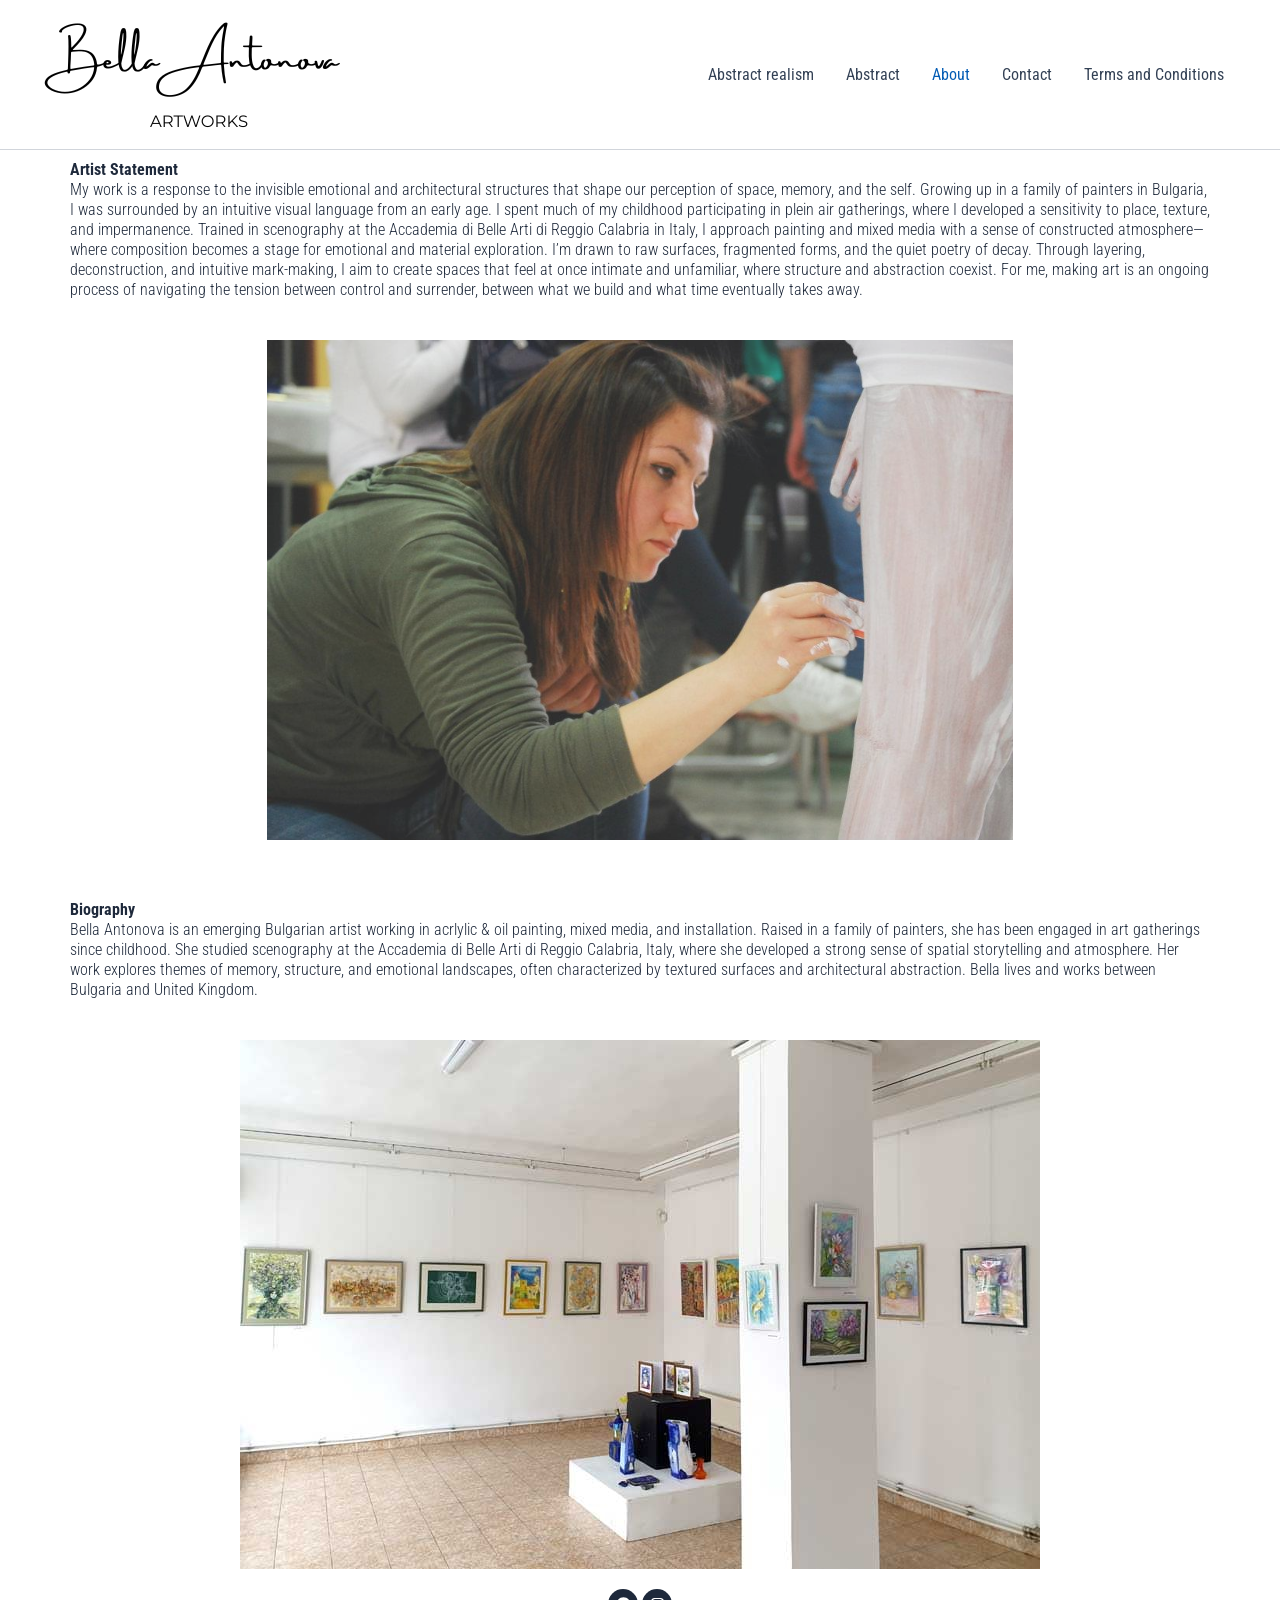
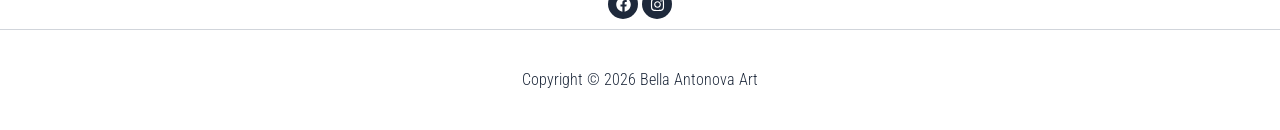
==== commit 70aece18: "2" ====
--- a/about/index.html
+++ b/about/index.html
@@ -78,7 +78,7 @@
 <link rel="stylesheet" id="elementor-frontend-css" href="/wp-content/plugins/elementor/assets/css/frontend.min.css?ver=3.35.6" media="all">
 <style id="elementor-frontend-inline-css">
 .elementor-kit-8{--e-global-color-primary:#6EC1E4;--e-global-color-secondary:#54595F;--e-global-color-text:#7A7A7A;--e-global-color-accent:#61CE70;--e-global-typography-primary-font-family:"Roboto Condensed";--e-global-typography-primary-font-size:1px;--e-global-typography-primary-font-weight:400;--e-global-typography-secondary-font-family:"Roboto Condensed";--e-global-typography-secondary-font-weight:300;--e-global-typography-text-font-family:"Roboto Condensed";--e-global-typography-text-font-weight:300;--e-global-typography-accent-font-family:"Roboto Condensed";--e-global-typography-accent-font-weight:300;}.elementor-section.elementor-section-boxed > .elementor-container{max-width:1140px;}.e-con{--container-max-width:1140px;}.elementor-widget:not(:last-child){margin-block-end:20px;}.elementor-element{--widgets-spacing:20px 20px;--widgets-spacing-row:20px;--widgets-spacing-column:20px;}{}h1.entry-title{display:var(--page-title-display);}@media(max-width:1024px){.elementor-section.elementor-section-boxed > .elementor-container{max-width:1024px;}.e-con{--container-max-width:1024px;}}@media(max-width:767px){.elementor-section.elementor-section-boxed > .elementor-container{max-width:767px;}.e-con{--container-max-width:767px;}}
-.elementor-40 .elementor-element.elementor-element-ad0defe{--display:flex;}.elementor-widget-text-editor{font-family:var( --e-global-typography-text-font-family ), Sans-serif;font-weight:var( --e-global-typography-text-font-weight );color:var( --e-global-color-text );}.elementor-widget-text-editor.elementor-drop-cap-view-stacked .elementor-drop-cap{background-color:var( --e-global-color-primary );}.elementor-widget-text-editor.elementor-drop-cap-view-framed .elementor-drop-cap, .elementor-widget-text-editor.elementor-drop-cap-view-default .elementor-drop-cap{color:var( --e-global-color-primary );border-color:var( --e-global-color-primary );}.elementor-40 .elementor-element.elementor-element-3006394{--display:flex;}.elementor-widget-image .widget-image-caption{color:var( --e-global-color-text );font-family:var( --e-global-typography-text-font-family ), Sans-serif;font-weight:var( --e-global-typography-text-font-weight );}.elementor-40 .elementor-element.elementor-element-644349b img{width:100%;max-width:100%;height:500px;object-fit:scale-down;object-position:center center;}.elementor-40 .elementor-element.elementor-element-2d164da{column-gap:0px;}.elementor-40 .elementor-element.elementor-element-6c38d54 .elementor-repeater-item-02dbe36.elementor-social-icon{background-color:var( --e-global-color-astglobalcolor2 );}.elementor-40 .elementor-element.elementor-element-6c38d54 .elementor-repeater-item-02dbe36.elementor-social-icon i{color:var( --e-global-color-astglobalcolor4 );}.elementor-40 .elementor-element.elementor-element-6c38d54 .elementor-repeater-item-02dbe36.elementor-social-icon svg{fill:var( --e-global-color-astglobalcolor4 );}.elementor-40 .elementor-element.elementor-element-6c38d54 .elementor-repeater-item-70c160e.elementor-social-icon{background-color:var( --e-global-color-astglobalcolor2 );}.elementor-40 .elementor-element.elementor-element-6c38d54 .elementor-repeater-item-70c160e.elementor-social-icon i{color:var( --e-global-color-astglobalcolor4 );}.elementor-40 .elementor-element.elementor-element-6c38d54 .elementor-repeater-item-70c160e.elementor-social-icon svg{fill:var( --e-global-color-astglobalcolor4 );}.elementor-40 .elementor-element.elementor-element-6c38d54{--grid-template-columns:repeat(0, auto);--icon-size:15px;--grid-column-gap:4px;--grid-row-gap:0px;}.elementor-40 .elementor-element.elementor-element-6c38d54 .elementor-widget-container{text-align:center;}:root{--page-title-display:none;}
+.elementor-40 .elementor-element.elementor-element-ad0defe{--display:flex;}.elementor-widget-text-editor{font-family:var( --e-global-typography-text-font-family ), Sans-serif;font-weight:var( --e-global-typography-text-font-weight );color:var( --e-global-color-text );}.elementor-widget-text-editor.elementor-drop-cap-view-stacked .elementor-drop-cap{background-color:var( --e-global-color-primary );}.elementor-widget-text-editor.elementor-drop-cap-view-framed .elementor-drop-cap, .elementor-widget-text-editor.elementor-drop-cap-view-default .elementor-drop-cap{color:var( --e-global-color-primary );border-color:var( --e-global-color-primary );}.elementor-40 .elementor-element.elementor-element-3006394{--display:flex;}.elementor-widget-image .widget-image-caption{color:var( --e-global-color-text );font-family:var( --e-global-typography-text-font-family ), Sans-serif;font-weight:var( --e-global-typography-text-font-weight );}.elementor-40 .elementor-element.elementor-element-644349b img{width:100%;max-width:100%;height:500px;object-fit:scale-down;object-position:center center;opacity:0.83;}.elementor-40 .elementor-element.elementor-element-2d164da{column-gap:0px;}.elementor-40 .elementor-element.elementor-element-6c38d54 .elementor-repeater-item-02dbe36.elementor-social-icon{background-color:var( --e-global-color-astglobalcolor2 );}.elementor-40 .elementor-element.elementor-element-6c38d54 .elementor-repeater-item-02dbe36.elementor-social-icon i{color:var( --e-global-color-astglobalcolor4 );}.elementor-40 .elementor-element.elementor-element-6c38d54 .elementor-repeater-item-02dbe36.elementor-social-icon svg{fill:var( --e-global-color-astglobalcolor4 );}.elementor-40 .elementor-element.elementor-element-6c38d54 .elementor-repeater-item-70c160e.elementor-social-icon{background-color:var( --e-global-color-astglobalcolor2 );}.elementor-40 .elementor-element.elementor-element-6c38d54 .elementor-repeater-item-70c160e.elementor-social-icon i{color:var( --e-global-color-astglobalcolor4 );}.elementor-40 .elementor-element.elementor-element-6c38d54 .elementor-repeater-item-70c160e.elementor-social-icon svg{fill:var( --e-global-color-astglobalcolor4 );}.elementor-40 .elementor-element.elementor-element-6c38d54{--grid-template-columns:repeat(0, auto);--icon-size:15px;--grid-column-gap:4px;--grid-row-gap:0px;}.elementor-40 .elementor-element.elementor-element-6c38d54 .elementor-widget-container{text-align:center;}:root{--page-title-display:none;}@media(max-width:767px){.elementor-40 .elementor-element.elementor-element-644349b img{width:100%;height:257px;}}
 /*# sourceURL=elementor-frontend-inline-css */
 </style>
 <link rel="stylesheet" id="widget-image-css" href="/wp-content/plugins/elementor/assets/css/widget-image.min.css?ver=3.35.6" media="all">
@@ -261,7 +261,7 @@
 					<div class="ast-builder-footer-grid-columns site-below-footer-inner-wrap ast-builder-grid-row">
 											<div class="site-footer-below-section-1 site-footer-section site-footer-section-1">
 								<div class="ast-builder-layout-element ast-flex site-footer-focus-item ast-footer-copyright" data-section="section-footer-builder">
-				<div class="ast-footer-copyright"><h6>Copyright © 2026 Bella Antonova Artworks</h6>
+				<div class="ast-footer-copyright"><h6>Copyright © 2026 Bella Antonova Art</h6>
 </div>			</div>
 						</div>
 										</div>
